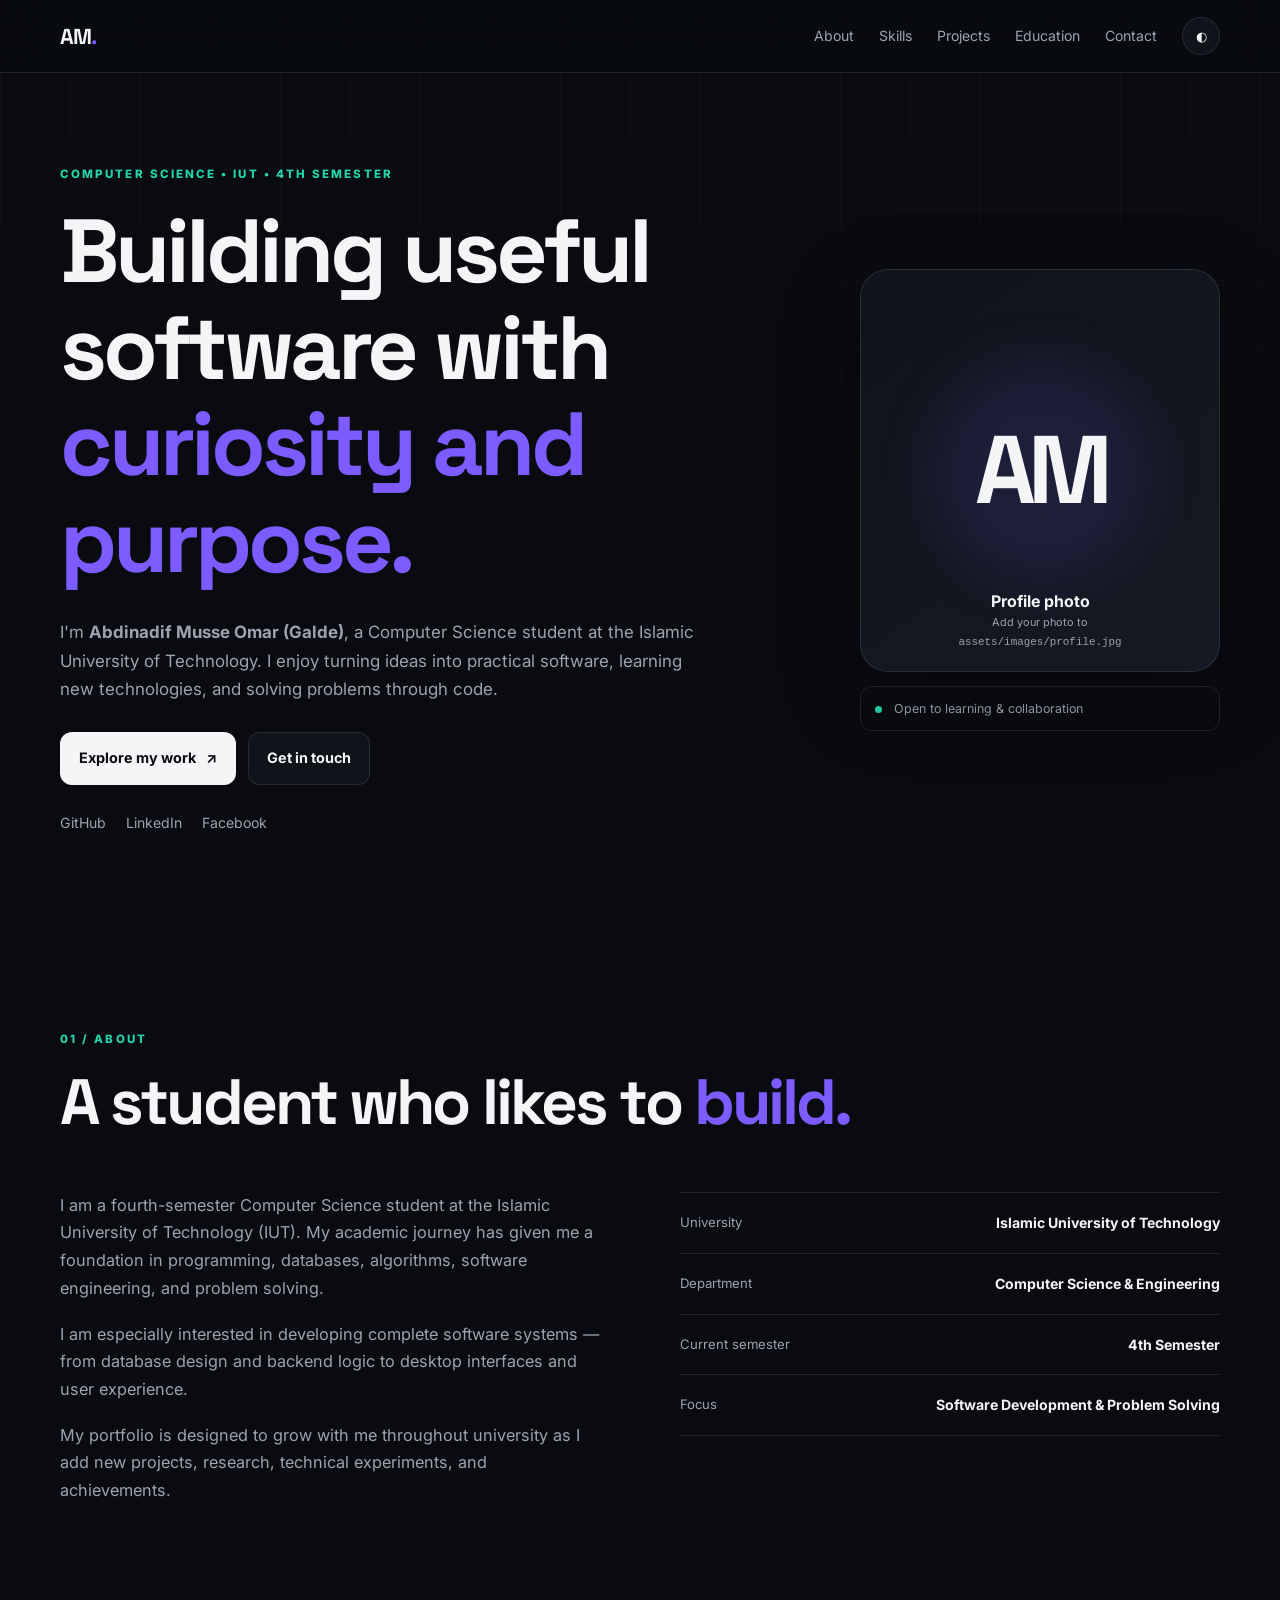
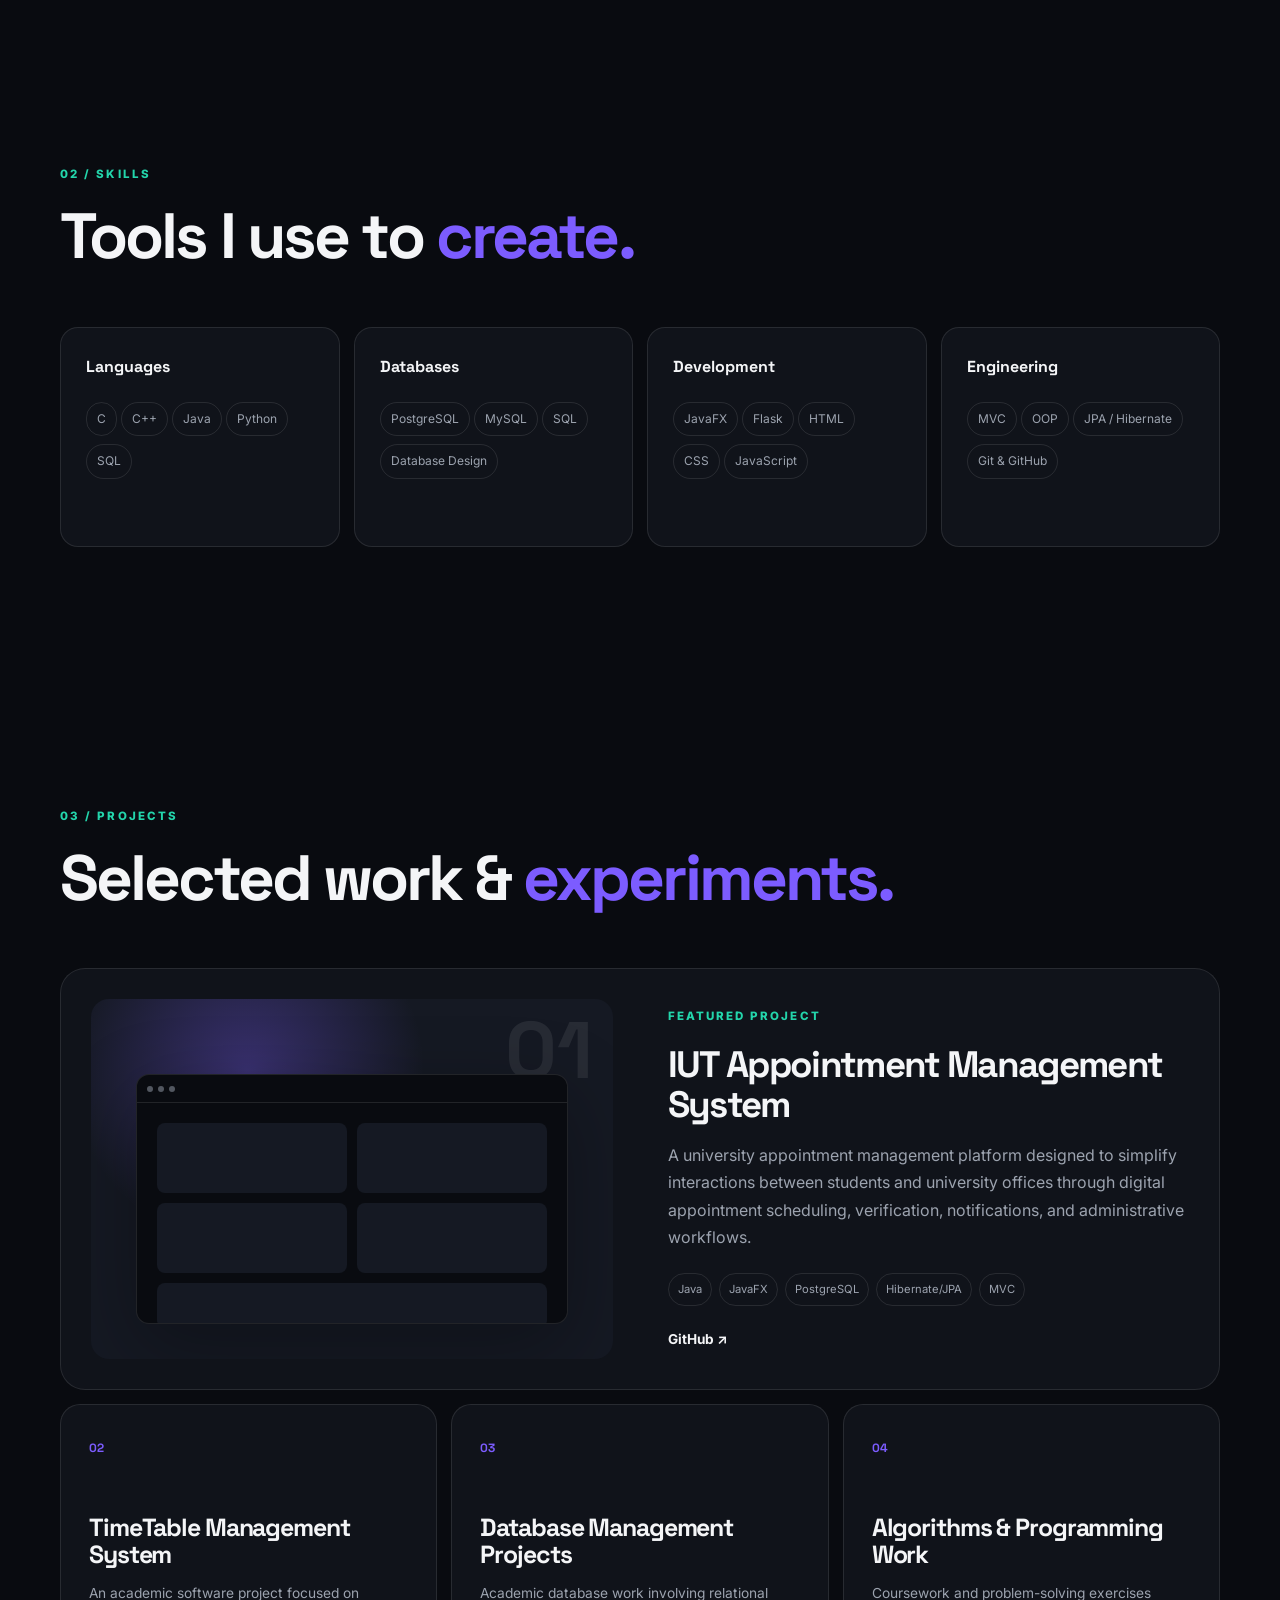
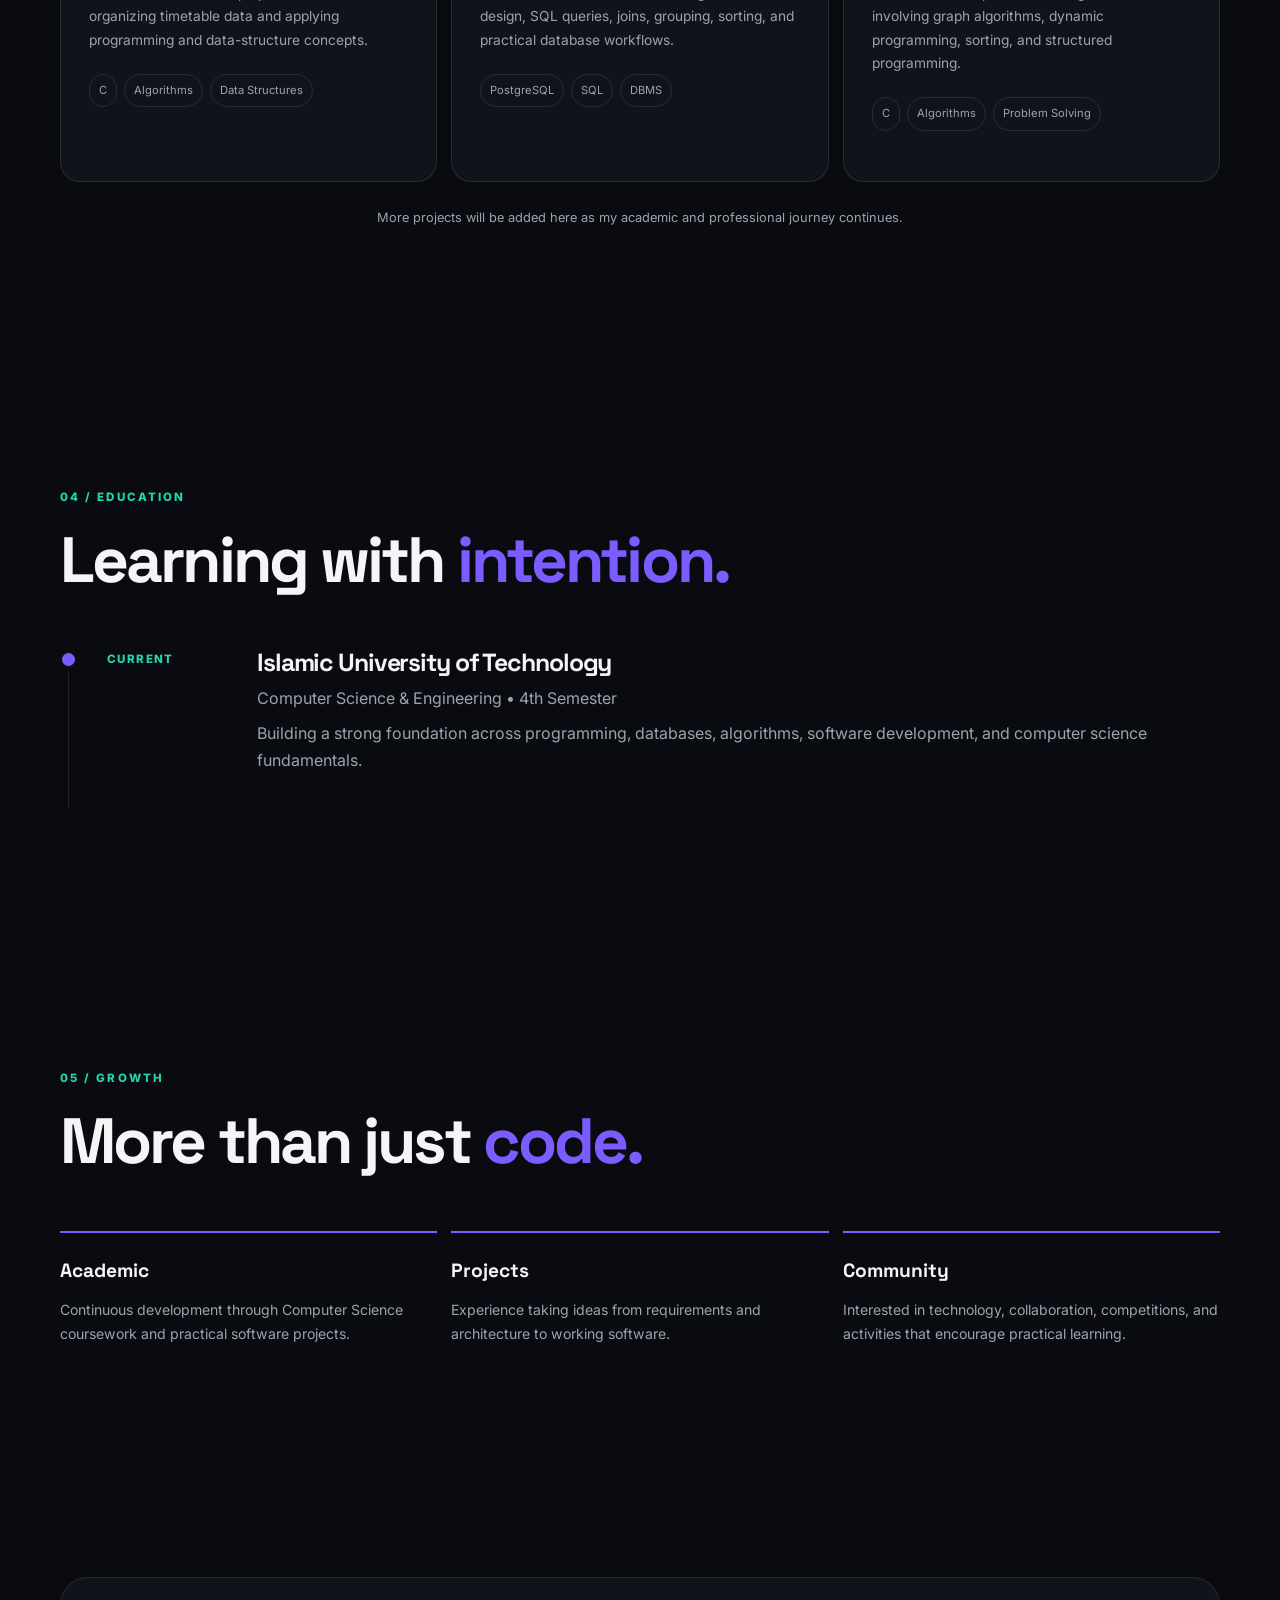
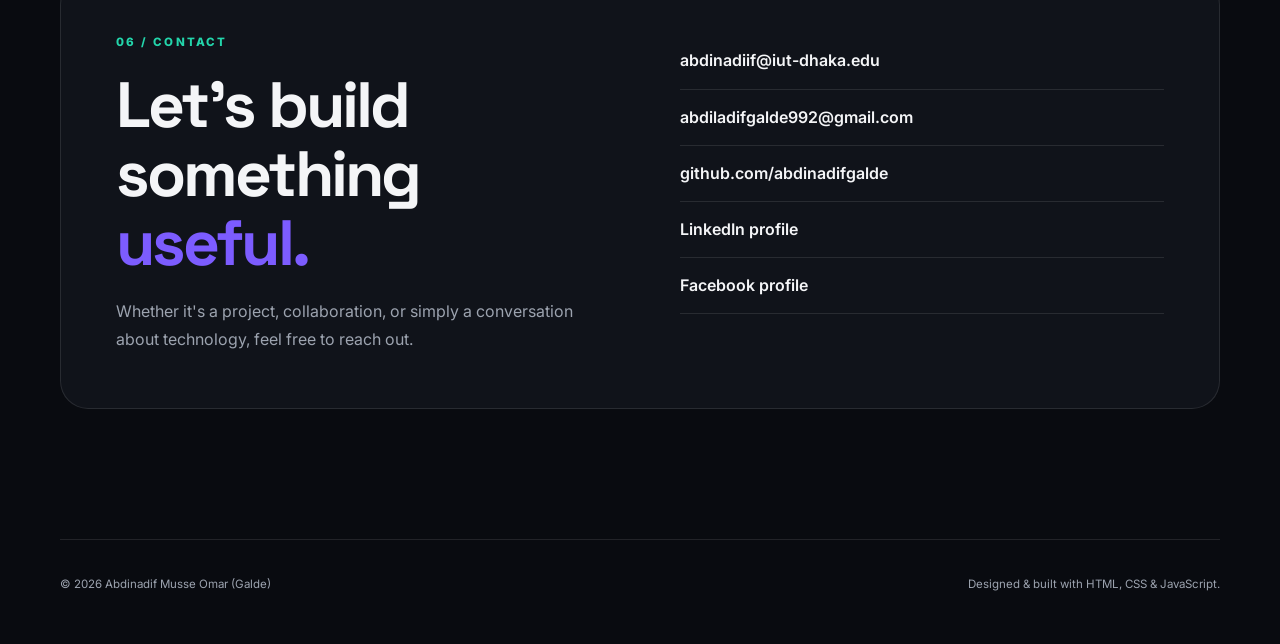
==== index.html @ 5ef252f5 "Add files via upload" ====
<!DOCTYPE html>
<html lang="en">
<head>
  <meta charset="UTF-8">
  <meta name="viewport" content="width=device-width, initial-scale=1.0">
  <meta name="description" content="Portfolio of Abdinadif Musse Omar (Galde), Computer Science student at Islamic University of Technology.">
  <meta name="author" content="Abdinadif Musse Omar (Galde)">
  <meta property="og:title" content="Abdinadif Musse Omar — Computer Science Student">
  <meta property="og:description" content="Personal portfolio showcasing projects, skills, education, and contact information.">
  <meta property="og:type" content="website">
  <title>Abdinadif Musse Omar | Computer Science Student</title>
  <link rel="preconnect" href="https://fonts.googleapis.com">
  <link rel="preconnect" href="https://fonts.gstatic.com" crossorigin>
  <link href="https://fonts.googleapis.com/css2?family=Inter:wght@400;500;600;700;800&family=Space+Grotesk:wght@500;600;700&display=swap" rel="stylesheet">
  <link rel="stylesheet" href="css/style.css">
</head>
<body>
  <div class="bg-grid" aria-hidden="true"></div>

  <header class="site-header">
    <nav class="nav container" aria-label="Primary navigation">
      <a class="brand" href="#home" aria-label="Home">AM<span>.</span></a>
      <button class="menu-toggle" aria-label="Open menu" aria-expanded="false">☰</button>
      <div class="nav-links">
        <a href="#about">About</a>
        <a href="#skills">Skills</a>
        <a href="#projects">Projects</a>
        <a href="#education">Education</a>
        <a href="#contact">Contact</a>
        <button class="theme-toggle" aria-label="Toggle color theme">◐</button>
      </div>
    </nav>
  </header>

  <main>
    <section id="home" class="hero container">
      <div class="hero-copy reveal">
        <p class="eyebrow">COMPUTER SCIENCE • IUT • 4TH SEMESTER</p>
        <h1>Building useful software with <span>curiosity and purpose.</span></h1>
        <p class="hero-text">
          I'm <strong>Abdinadif Musse Omar (Galde)</strong>, a Computer Science student at the
          Islamic University of Technology. I enjoy turning ideas into practical software,
          learning new technologies, and solving problems through code.
        </p>
        <div class="hero-actions">
          <a class="btn primary" href="#projects">Explore my work <span>↗</span></a>
          <a class="btn secondary" href="#contact">Get in touch</a>
        </div>
        <div class="social-row">
          <a href="https://github.com/abdinadifgalde" target="_blank" rel="noopener">GitHub</a>
          <a href="https://www.linkedin.com/in/abdiladif-galde-18b3b5388/" target="_blank" rel="noopener">LinkedIn</a>
          <a href="https://www.facebook.com/GaldeYare" target="_blank" rel="noopener">Facebook</a>
        </div>
      </div>

      <div class="hero-card reveal">
        <div class="profile-placeholder">
          <div class="profile-initials">AM</div>
          <p>Profile photo</p>
          <small>Add your photo to<br><code>assets/images/profile.jpg</code></small>
        </div>
        <div class="availability"><i></i> Open to learning & collaboration</div>
      </div>
    </section>

    <section id="about" class="section container">
      <div class="section-heading reveal">
        <p class="eyebrow">01 / ABOUT</p>
        <h2>A student who likes to <span>build.</span></h2>
      </div>
      <div class="about-grid">
        <div class="about-copy reveal">
          <p>
            I am a fourth-semester Computer Science student at the Islamic University of Technology
            (IUT). My academic journey has given me a foundation in programming, databases,
            algorithms, software engineering, and problem solving.
          </p>
          <p>
            I am especially interested in developing complete software systems — from database
            design and backend logic to desktop interfaces and user experience.
          </p>
          <p>
            My portfolio is designed to grow with me throughout university as I add new projects,
            research, technical experiments, and achievements.
          </p>
        </div>
        <div class="facts reveal">
          <div><span>University</span><strong>Islamic University of Technology</strong></div>
          <div><span>Department</span><strong>Computer Science & Engineering</strong></div>
          <div><span>Current semester</span><strong>4th Semester</strong></div>
          <div><span>Focus</span><strong>Software Development & Problem Solving</strong></div>
        </div>
      </div>
    </section>

    <section id="skills" class="section container">
      <div class="section-heading reveal">
        <p class="eyebrow">02 / SKILLS</p>
        <h2>Tools I use to <span>create.</span></h2>
      </div>
      <div class="skills-grid reveal">
        <div class="skill-card"><b>Languages</b><span>C</span><span>C++</span><span>Java</span><span>Python</span><span>SQL</span></div>
        <div class="skill-card"><b>Databases</b><span>PostgreSQL</span><span>MySQL</span><span>SQL</span><span>Database Design</span></div>
        <div class="skill-card"><b>Development</b><span>JavaFX</span><span>Flask</span><span>HTML</span><span>CSS</span><span>JavaScript</span></div>
        <div class="skill-card"><b>Engineering</b><span>MVC</span><span>OOP</span><span>JPA / Hibernate</span><span>Git & GitHub</span></div>
      </div>
    </section>

    <section id="projects" class="section container">
      <div class="section-heading reveal">
        <p class="eyebrow">03 / PROJECTS</p>
        <h2>Selected work & <span>experiments.</span></h2>
      </div>

      <div class="project-feature reveal">
        <div class="project-visual">
          <span class="project-number">01</span>
          <div class="visual-window">
            <div class="window-bar"><i></i><i></i><i></i></div>
            <div class="mock-dashboard">
              <div></div><div></div><div></div><div></div>
              <div class="wide"></div><div class="wide"></div>
            </div>
          </div>
        </div>
        <div class="project-info">
          <p class="eyebrow">FEATURED PROJECT</p>
          <h3>IUT Appointment Management System</h3>
          <p>
            A university appointment management platform designed to simplify interactions
            between students and university offices through digital appointment scheduling,
            verification, notifications, and administrative workflows.
          </p>
          <div class="tags"><span>Java</span><span>JavaFX</span><span>PostgreSQL</span><span>Hibernate/JPA</span><span>MVC</span></div>
          <div class="project-links">
            <a href="https://github.com/abdinadifgalde" target="_blank" rel="noopener">GitHub ↗</a>
          </div>
        </div>
      </div>

      <div class="project-grid">
        <article class="project-card reveal">
          <span class="project-index">02</span>
          <h3>TimeTable Management System</h3>
          <p>An academic software project focused on organizing timetable data and applying programming and data-structure concepts.</p>
          <div class="tags"><span>C</span><span>Algorithms</span><span>Data Structures</span></div>
        </article>
        <article class="project-card reveal">
          <span class="project-index">03</span>
          <h3>Database Management Projects</h3>
          <p>Academic database work involving relational design, SQL queries, joins, grouping, sorting, and practical database workflows.</p>
          <div class="tags"><span>PostgreSQL</span><span>SQL</span><span>DBMS</span></div>
        </article>
        <article class="project-card reveal">
          <span class="project-index">04</span>
          <h3>Algorithms & Programming Work</h3>
          <p>Coursework and problem-solving exercises involving graph algorithms, dynamic programming, sorting, and structured programming.</p>
          <div class="tags"><span>C</span><span>Algorithms</span><span>Problem Solving</span></div>
        </article>
      </div>
      <p class="future-note reveal">More projects will be added here as my academic and professional journey continues.</p>
    </section>

    <section id="education" class="section container">
      <div class="section-heading reveal">
        <p class="eyebrow">04 / EDUCATION</p>
        <h2>Learning with <span>intention.</span></h2>
      </div>
      <div class="timeline">
        <article class="timeline-item reveal">
          <div class="timeline-dot"></div>
          <div class="timeline-date">CURRENT</div>
          <div>
            <h3>Islamic University of Technology</h3>
            <p class="muted">Computer Science & Engineering • 4th Semester</p>
            <p>Building a strong foundation across programming, databases, algorithms, software development, and computer science fundamentals.</p>
          </div>
        </article>
      </div>
    </section>

    <section id="achievements" class="section container">
      <div class="section-heading reveal">
        <p class="eyebrow">05 / GROWTH</p>
        <h2>More than just <span>code.</span></h2>
      </div>
      <div class="achievement-grid reveal">
        <div><strong>Academic</strong><p>Continuous development through Computer Science coursework and practical software projects.</p></div>
        <div><strong>Projects</strong><p>Experience taking ideas from requirements and architecture to working software.</p></div>
        <div><strong>Community</strong><p>Interested in technology, collaboration, competitions, and activities that encourage practical learning.</p></div>
      </div>
    </section>

    <section id="contact" class="section contact-section">
      <div class="container contact-box reveal">
        <div>
          <p class="eyebrow">06 / CONTACT</p>
          <h2>Let's build something <span>useful.</span></h2>
          <p>Whether it's a project, collaboration, or simply a conversation about technology, feel free to reach out.</p>
        </div>
        <div class="contact-links">
          <a href="mailto:abdinadiif@iut-dhaka.edu">abdinadiif@iut-dhaka.edu</a>
          <a href="mailto:abdiladifgalde992@gmail.com">abdiladifgalde992@gmail.com</a>
          <a href="https://github.com/abdinadifgalde" target="_blank" rel="noopener">github.com/abdinadifgalde</a>
          <a href="https://www.linkedin.com/in/abdiladif-galde-18b3b5388/" target="_blank" rel="noopener">LinkedIn profile</a>
          <a href="https://www.facebook.com/GaldeYare" target="_blank" rel="noopener">Facebook profile</a>
        </div>
      </div>
    </section>
  </main>

  <footer class="footer container">
    <span>© <span id="year"></span> Abdinadif Musse Omar (Galde)</span>
    <span>Designed & built with HTML, CSS & JavaScript.</span>
  </footer>

  <script src="js/script.js"></script>
</body>
</html>
---- css/style.css ----
:root {
  --bg: #090b10;
  --surface: #10131a;
  --surface-2: #151923;
  --text: #f4f5f7;
  --muted: #9ca3af;
  --line: rgba(255,255,255,.10);
  --accent: #7c5cff;
  --accent-2: #23d5ab;
  --max: 1160px;
  --shadow: 0 25px 80px rgba(0,0,0,.28);
}
:root.light {
  --bg: #f7f8fb;
  --surface: #ffffff;
  --surface-2: #eef0f5;
  --text: #101218;
  --muted: #606775;
  --line: rgba(16,18,24,.10);
  --shadow: 0 25px 80px rgba(31,35,50,.10);
}
* { box-sizing: border-box; margin: 0; padding: 0; }
html { scroll-behavior: smooth; }
body {
  font-family: Inter, sans-serif; background: var(--bg); color: var(--text);
  line-height: 1.7; overflow-x: hidden; transition: background .25s, color .25s;
}
a { color: inherit; text-decoration: none; }
.container { width: min(calc(100% - 40px), var(--max)); margin-inline: auto; }
.bg-grid {
  position: fixed; inset: 0; pointer-events: none; opacity: .32; z-index: -1;
  background-image: linear-gradient(var(--line) 1px, transparent 1px), linear-gradient(90deg, var(--line) 1px, transparent 1px);
  background-size: 70px 70px;
  mask-image: linear-gradient(to bottom, black, transparent 85%);
}
.site-header { position: fixed; top: 0; width: 100%; z-index: 50; backdrop-filter: blur(18px); background: color-mix(in srgb, var(--bg) 76%, transparent); border-bottom: 1px solid var(--line); }
.nav { height: 72px; display: flex; align-items: center; justify-content: space-between; }
.brand { font: 700 1.35rem "Space Grotesk", sans-serif; letter-spacing: -.05em; }
.brand span, h1 span, h2 span, h3 span { color: var(--accent); }
.nav-links { display: flex; align-items: center; gap: 25px; font-size: .88rem; color: var(--muted); }
.nav-links a:hover { color: var(--text); }
.theme-toggle, .menu-toggle { border: 1px solid var(--line); background: var(--surface); color: var(--text); border-radius: 50%; width: 38px; height: 38px; cursor: pointer; }
.menu-toggle { display: none; border-radius: 10px; font-size: 1.1rem; }
.hero { min-height: 100vh; display: grid; grid-template-columns: 1.2fr .8fr; align-items: center; gap: 80px; padding-top: 100px; }
.eyebrow { color: var(--accent-2); font-size: .72rem; font-weight: 800; letter-spacing: .18em; margin-bottom: 18px; }
h1,h2,h3 { font-family: "Space Grotesk", sans-serif; line-height: 1.08; letter-spacing: -.045em; }
h1 { font-size: clamp(3.2rem, 7vw, 6.2rem); max-width: 900px; }
h2 { font-size: clamp(2.4rem, 5vw, 4.4rem); }
h3 { font-size: 1.55rem; }
.hero-text { max-width: 680px; color: var(--muted); font-size: 1.06rem; margin: 28px 0; }
.hero-actions { display: flex; gap: 12px; flex-wrap: wrap; }
.btn { display: inline-flex; gap: 10px; align-items: center; padding: 13px 18px; border-radius: 12px; font-weight: 700; font-size: .9rem; border: 1px solid var(--line); }
.btn.primary { background: var(--text); color: var(--bg); }
.btn.secondary { background: var(--surface); }
.social-row { display: flex; gap: 20px; margin-top: 26px; color: var(--muted); font-size: .88rem; }
.social-row a:hover { color: var(--accent); }
.hero-card { justify-self: end; width: min(100%, 360px); }
.profile-placeholder { aspect-ratio: 1/1.12; border: 1px solid var(--line); background: linear-gradient(145deg, var(--surface), var(--surface-2)); border-radius: 28px; display: grid; place-items: center; text-align: center; box-shadow: var(--shadow); position: relative; overflow: hidden; }
.profile-placeholder::before { content:""; width: 220px; height: 220px; border-radius: 50%; background: var(--accent); opacity: .12; position: absolute; filter: blur(30px); }
.profile-initials { font: 700 6rem "Space Grotesk"; letter-spacing: -.08em; z-index: 1; }
.profile-placeholder p { position: absolute; bottom: 56px; font-weight: 700; }
.profile-placeholder small { position: absolute; bottom: 20px; color: var(--muted); font-size: .68rem; }
.availability { margin-top: 14px; padding: 11px 14px; border: 1px solid var(--line); border-radius: 12px; color: var(--muted); font-size: .78rem; }
.availability i { display: inline-block; width: 7px; height: 7px; border-radius: 50%; background: var(--accent-2); margin-right: 8px; }
.section { padding: 130px 0; }
.section-heading { margin-bottom: 55px; }
.about-grid { display: grid; grid-template-columns: 1fr 1fr; gap: 80px; }
.about-copy { color: var(--muted); font-size: 1.02rem; }
.about-copy p + p { margin-top: 18px; }
.facts { border-top: 1px solid var(--line); }
.facts div { display: flex; justify-content: space-between; gap: 30px; padding: 18px 0; border-bottom: 1px solid var(--line); }
.facts span { color: var(--muted); font-size: .82rem; }
.facts strong { text-align: right; font-size: .88rem; }
.skills-grid { display: grid; grid-template-columns: repeat(4,1fr); gap: 14px; }
.skill-card { border: 1px solid var(--line); border-radius: 18px; padding: 25px; background: var(--surface); min-height: 220px; }
.skill-card b { display:block; margin-bottom: 22px; font-family:"Space Grotesk"; }
.skill-card span { display: inline-block; border:1px solid var(--line); border-radius:999px; padding:6px 10px; margin:0 4px 8px 0; color:var(--muted); font-size:.75rem; }
.project-feature { display: grid; grid-template-columns: 1fr 1fr; gap: 55px; padding: 30px; border:1px solid var(--line); background:var(--surface); border-radius:25px; }
.project-visual { min-height: 360px; border-radius: 18px; background: radial-gradient(circle at 30% 20%, rgba(124,92,255,.35), transparent 38%), var(--surface-2); padding: 24px; position:relative; overflow:hidden; }
.project-number { font:700 5rem "Space Grotesk"; opacity:.08; position:absolute; right:20px; top:0; }
.visual-window { position:absolute; inset:75px 45px 35px; border:1px solid var(--line); border-radius:13px; background:var(--bg); box-shadow:var(--shadow); overflow:hidden; }
.window-bar { height:28px; display:flex; gap:5px; align-items:center; padding:0 10px; border-bottom:1px solid var(--line); }
.window-bar i { width:6px;height:6px;border-radius:50%;background:var(--muted);opacity:.5; }
.mock-dashboard { display:grid; grid-template-columns:repeat(2,1fr); gap:10px; padding:20px; }
.mock-dashboard div { height:70px; background:var(--surface-2); border-radius:8px; }
.mock-dashboard .wide { grid-column:1/-1; height:45px; }
.project-info { align-self:center; }
.project-info h3 { font-size:2.3rem; margin-bottom:18px; }
.project-info > p:not(.eyebrow) { color:var(--muted); }
.tags { display:flex; flex-wrap:wrap; gap:7px; margin:22px 0; }
.tags span { font-size:.7rem; border:1px solid var(--line); padding:6px 9px; border-radius:999px; color:var(--muted); }
.project-links { display:flex; gap:20px; font-weight:700; font-size:.85rem; }
.project-links a:hover { color:var(--accent); }
.project-grid { display:grid; grid-template-columns:repeat(3,1fr); gap:14px; margin-top:14px; }
.project-card { border:1px solid var(--line); background:var(--surface); border-radius:20px; padding:28px; min-height:260px; transition:transform .25s,border-color .25s; }
.project-card:hover { transform:translateY(-5px); border-color:color-mix(in srgb,var(--accent) 50%,var(--line)); }
.project-index { color:var(--accent); font:700 .75rem "Space Grotesk"; }
.project-card h3 { margin:55px 0 13px; }
.project-card p { color:var(--muted); font-size:.86rem; }
.future-note { color:var(--muted); text-align:center; font-size:.8rem; margin-top:25px; }
.timeline { border-left:1px solid var(--line); margin-left:8px; padding-left:38px; }
.timeline-item { position:relative; display:grid; grid-template-columns:120px 1fr; gap:30px; padding-bottom:35px; }
.timeline-dot { position:absolute; left:-45px; top:3px; width:13px;height:13px;border-radius:50%;background:var(--accent); box-shadow:0 0 0 7px var(--bg); }
.timeline-date { color:var(--accent-2); font-size:.72rem; font-weight:800; letter-spacing:.12em; }
.timeline-item p { color:var(--muted); margin-top:8px; }
.muted { color:var(--muted); }
.achievement-grid { display:grid; grid-template-columns:repeat(3,1fr); gap:14px; }
.achievement-grid div { border-top:2px solid var(--accent); padding:22px 0; }
.achievement-grid strong { font-family:"Space Grotesk"; font-size:1.2rem; }
.achievement-grid p { color:var(--muted); margin-top:10px; font-size:.88rem; }
.contact-section { padding-top:80px; }
.contact-box { display:grid; grid-template-columns:1fr 1fr; gap:80px; padding:55px; background:var(--surface); border:1px solid var(--line); border-radius:28px; }
.contact-box p:not(.eyebrow) { color:var(--muted); max-width:520px; margin-top:20px; }
.contact-links { display:flex; flex-direction:column; gap:0; }
.contact-links a { padding:14px 0; border-bottom:1px solid var(--line); font-weight:600; }
.contact-links a:hover { color:var(--accent); }
.footer { display:flex; justify-content:space-between; gap:20px; padding:35px 0 50px; color:var(--muted); font-size:.72rem; border-top:1px solid var(--line); }
.reveal { opacity:0; transform:translateY(20px); transition:opacity .7s ease, transform .7s ease; }
.reveal.visible { opacity:1; transform:none; }
@media (max-width: 850px) {
  .menu-toggle { display:block; }
  .nav-links { position:absolute; top:72px; left:20px; right:20px; padding:18px; display:none; flex-direction:column; align-items:stretch; background:var(--surface); border:1px solid var(--line); border-radius:16px; }
  .nav-links.open { display:flex; }
  .theme-toggle { align-self:flex-end; }
  .hero,.about-grid,.project-feature,.contact-box { grid-template-columns:1fr; }
  .hero-card { justify-self:start; width:min(100%,400px); }
  .skills-grid { grid-template-columns:1fr 1fr; }
  .project-grid,.achievement-grid { grid-template-columns:1fr; }
  .contact-box { padding:32px; }
}
@media (max-width: 520px) {
  .container { width:min(calc(100% - 28px),var(--max)); }
  .hero { padding-top:110px; }
  h1 { font-size:3rem; }
  .section { padding:90px 0; }
  .skills-grid { grid-template-columns:1fr; }
  .project-feature { padding:18px; }
  .project-visual { min-height:280px; }
  .visual-window { inset:65px 20px 25px; }
  .timeline-item { grid-template-columns:1fr; gap:5px; }
  .footer { flex-direction:column; }
}
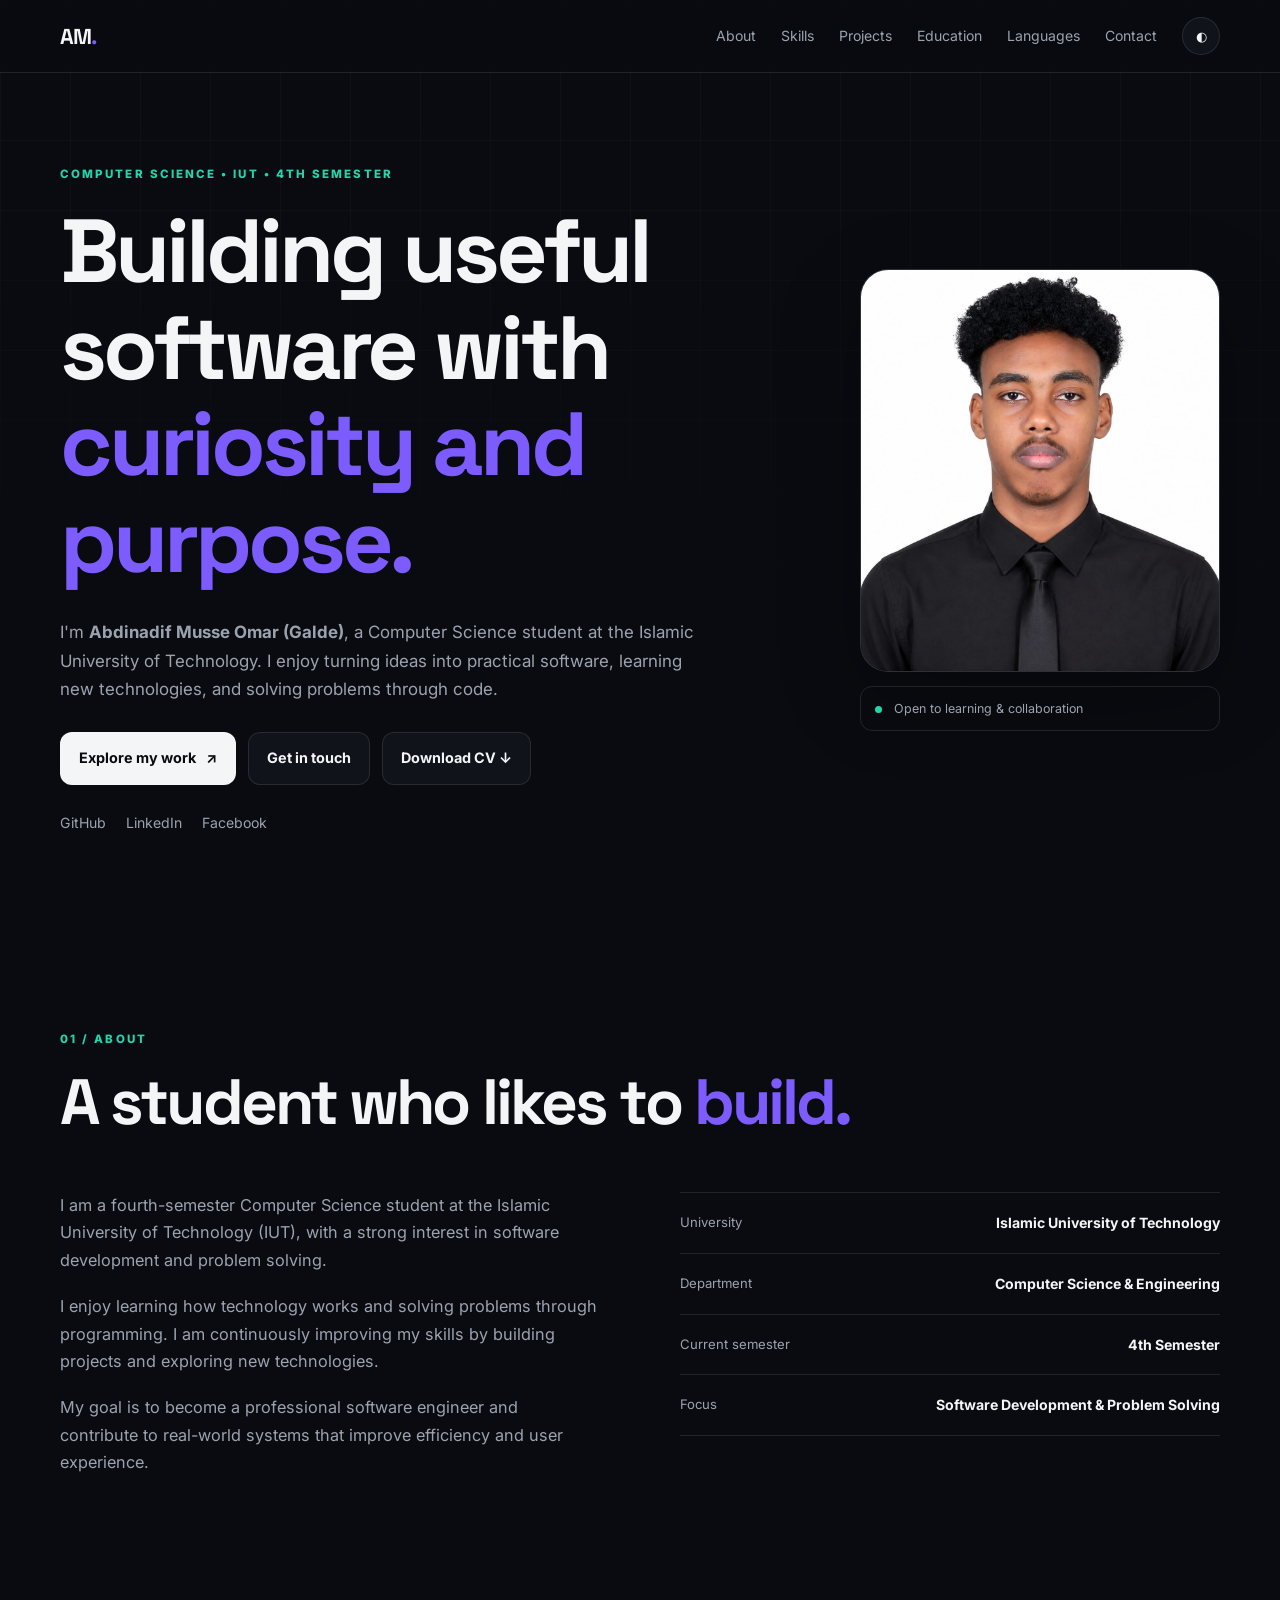
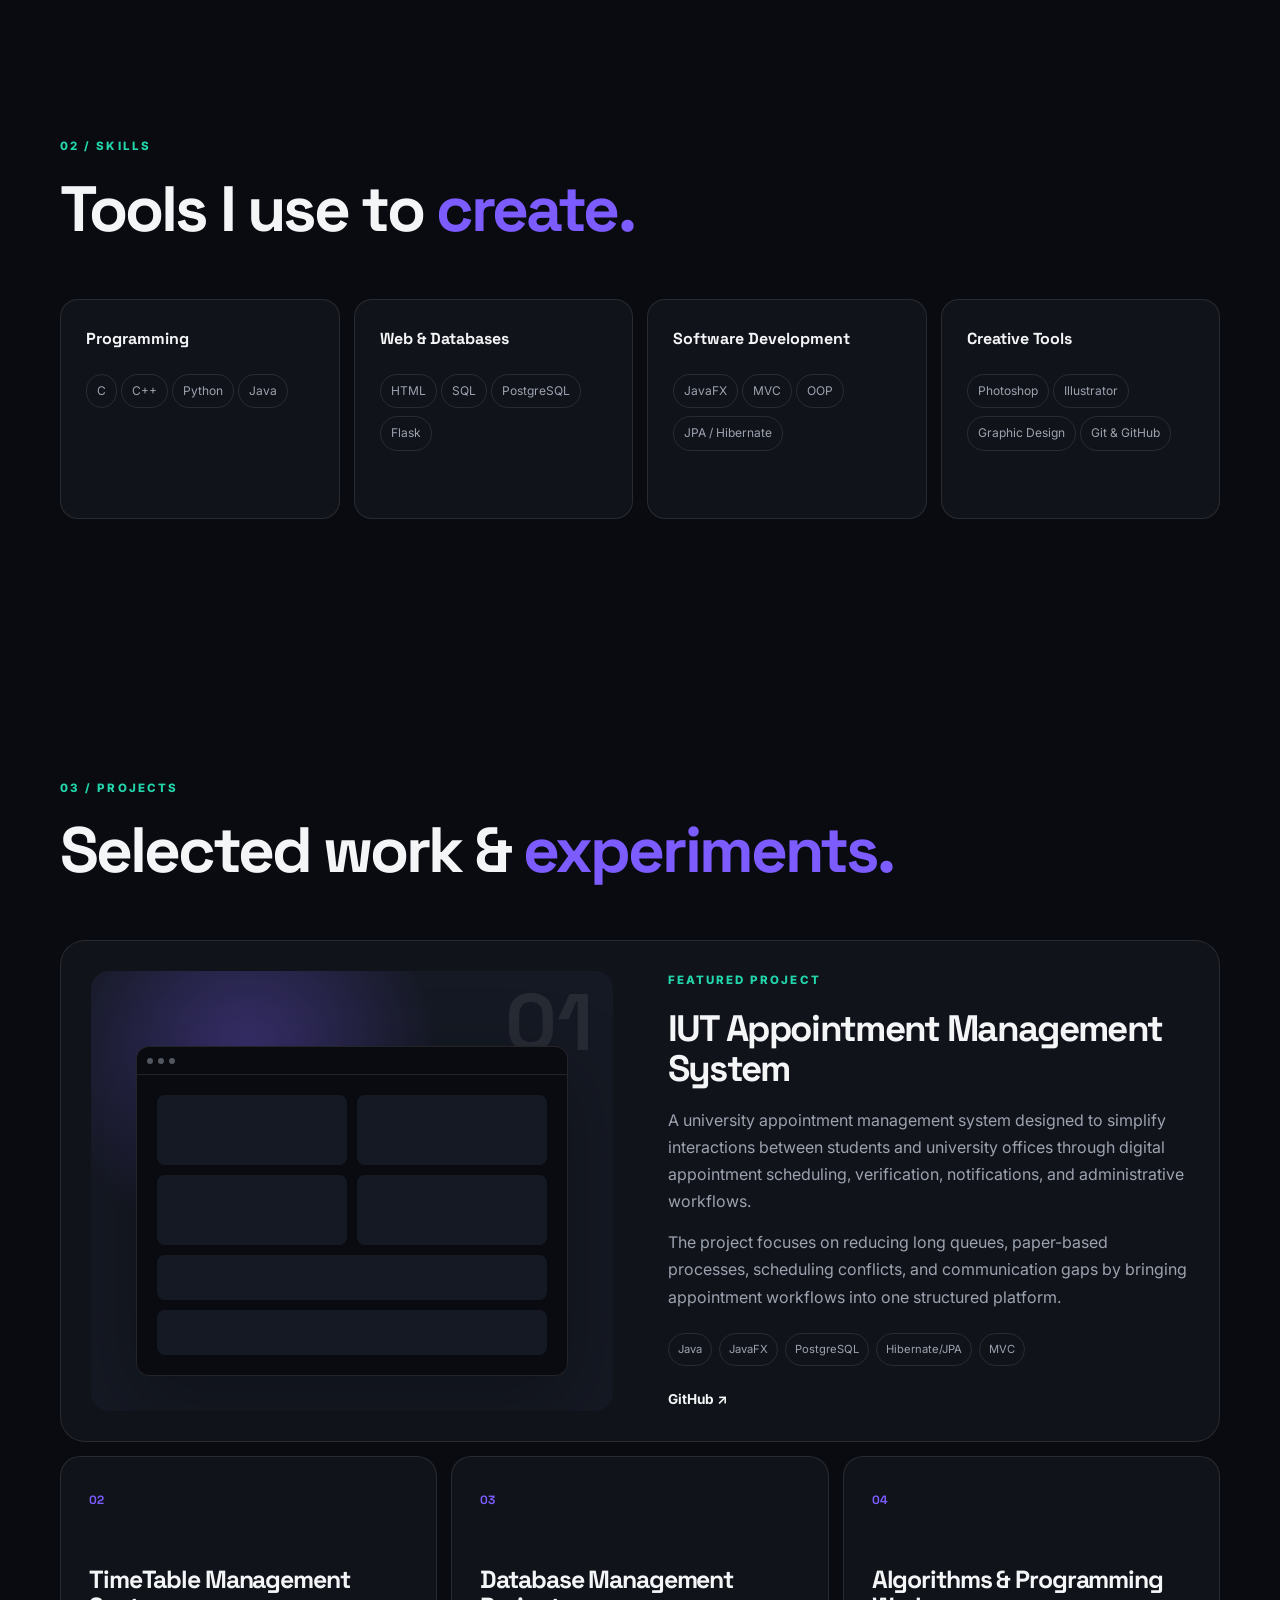
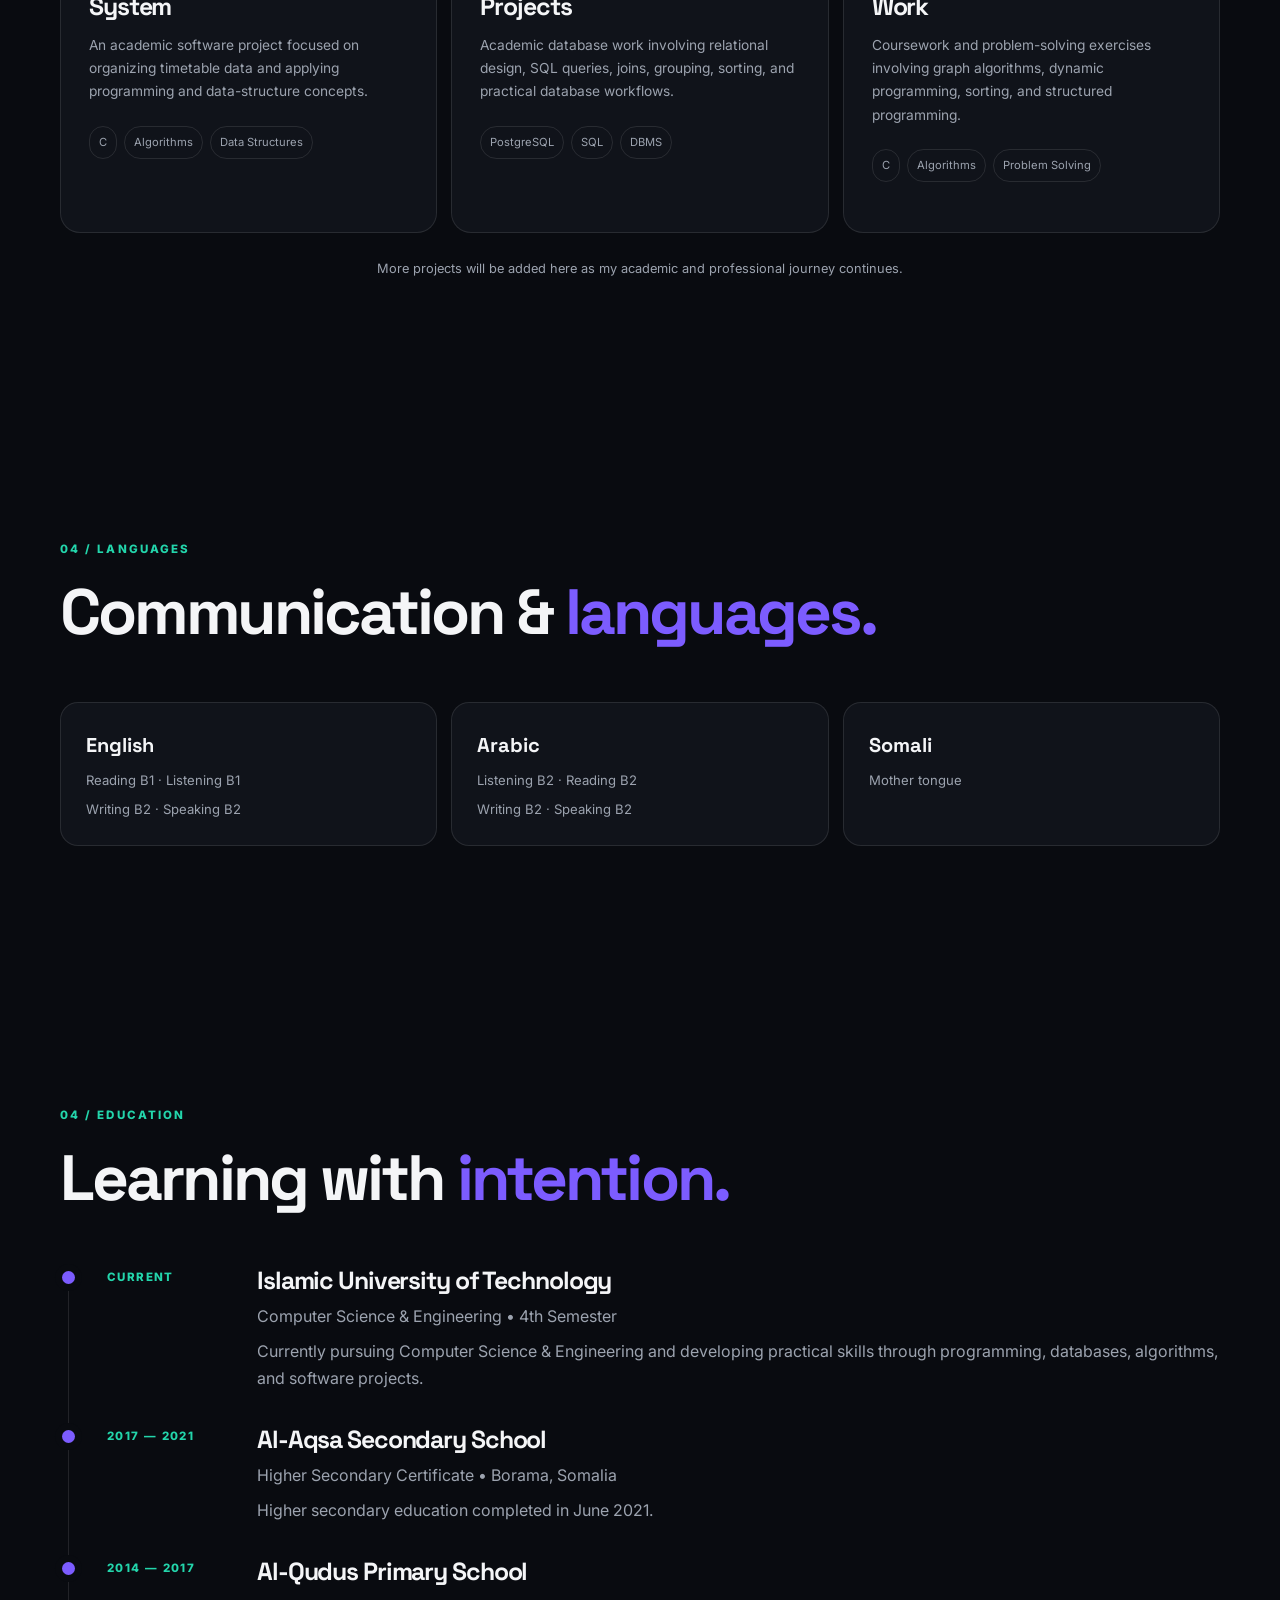
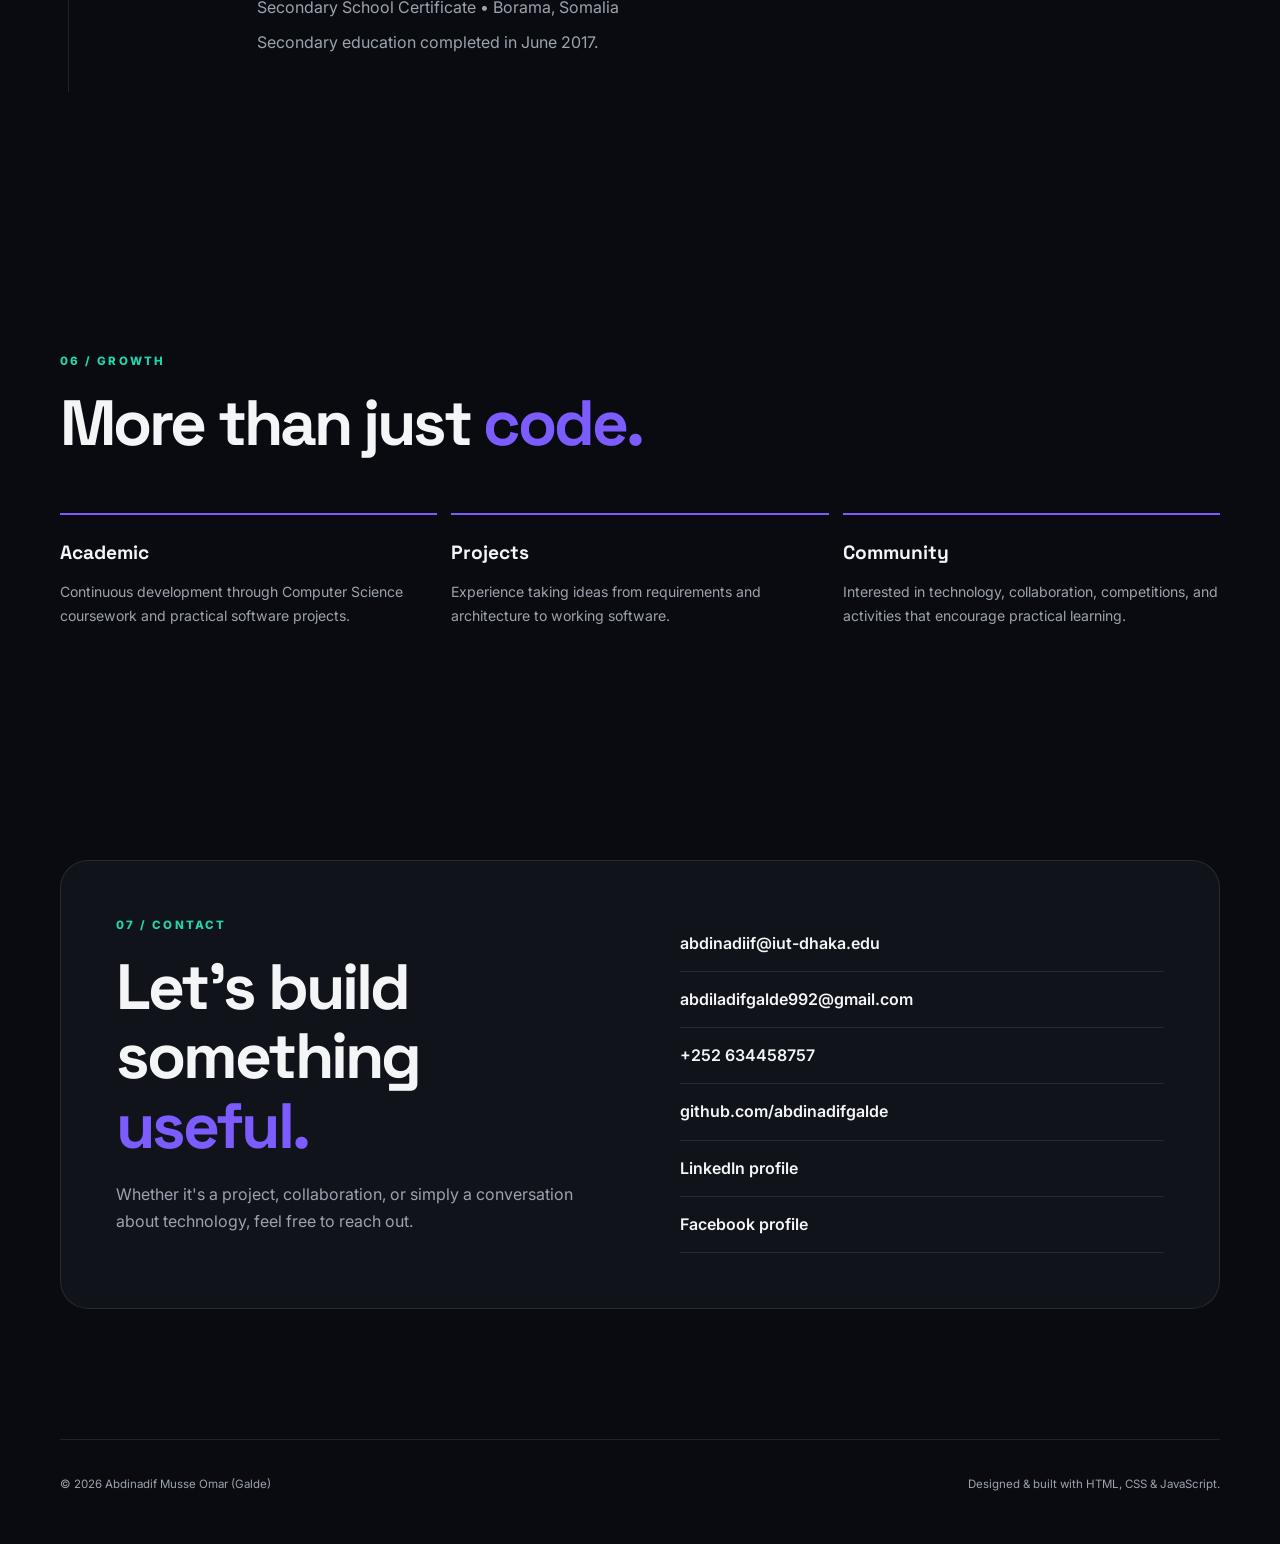
==== commit 6bc36dcf: "Add files via upload" ====
--- a/index.html
+++ b/index.html
@@ -26,6 +26,7 @@
         <a href="#skills">Skills</a>
         <a href="#projects">Projects</a>
         <a href="#education">Education</a>
+        <a href="#languages">Languages</a>
         <a href="#contact">Contact</a>
         <button class="theme-toggle" aria-label="Toggle color theme">◐</button>
       </div>
@@ -45,6 +46,7 @@
         <div class="hero-actions">
           <a class="btn primary" href="#projects">Explore my work <span>↗</span></a>
           <a class="btn secondary" href="#contact">Get in touch</a>
+          <a class="btn secondary" href="assets/cv.pdf" download>Download CV ↓</a>
         </div>
         <div class="social-row">
           <a href="https://github.com/abdinadifgalde" target="_blank" rel="noopener">GitHub</a>
@@ -54,10 +56,8 @@
       </div>
 
       <div class="hero-card reveal">
-        <div class="profile-placeholder">
-          <div class="profile-initials">AM</div>
-          <p>Profile photo</p>
-          <small>Add your photo to<br><code>assets/images/profile.jpg</code></small>
+        <div class="profile-photo">
+          <img src="assets/images/profile.jpg" alt="Portrait of Abdinadif Musse Omar (Galde)">
         </div>
         <div class="availability"><i></i> Open to learning & collaboration</div>
       </div>
@@ -72,16 +72,15 @@
         <div class="about-copy reveal">
           <p>
             I am a fourth-semester Computer Science student at the Islamic University of Technology
-            (IUT). My academic journey has given me a foundation in programming, databases,
-            algorithms, software engineering, and problem solving.
-          </p>
-          <p>
-            I am especially interested in developing complete software systems — from database
-            design and backend logic to desktop interfaces and user experience.
-          </p>
-          <p>
-            My portfolio is designed to grow with me throughout university as I add new projects,
-            research, technical experiments, and achievements.
+            (IUT), with a strong interest in software development and problem solving.
+          </p>
+          <p>
+            I enjoy learning how technology works and solving problems through programming.
+            I am continuously improving my skills by building projects and exploring new technologies.
+          </p>
+          <p>
+            My goal is to become a professional software engineer and contribute to real-world
+            systems that improve efficiency and user experience.
           </p>
         </div>
         <div class="facts reveal">
@@ -99,10 +98,10 @@
         <h2>Tools I use to <span>create.</span></h2>
       </div>
       <div class="skills-grid reveal">
-        <div class="skill-card"><b>Languages</b><span>C</span><span>C++</span><span>Java</span><span>Python</span><span>SQL</span></div>
-        <div class="skill-card"><b>Databases</b><span>PostgreSQL</span><span>MySQL</span><span>SQL</span><span>Database Design</span></div>
-        <div class="skill-card"><b>Development</b><span>JavaFX</span><span>Flask</span><span>HTML</span><span>CSS</span><span>JavaScript</span></div>
-        <div class="skill-card"><b>Engineering</b><span>MVC</span><span>OOP</span><span>JPA / Hibernate</span><span>Git & GitHub</span></div>
+        <div class="skill-card"><b>Programming</b><span>C</span><span>C++</span><span>Python</span><span>Java</span></div>
+        <div class="skill-card"><b>Web & Databases</b><span>HTML</span><span>SQL</span><span>PostgreSQL</span><span>Flask</span></div>
+        <div class="skill-card"><b>Software Development</b><span>JavaFX</span><span>MVC</span><span>OOP</span><span>JPA / Hibernate</span></div>
+        <div class="skill-card"><b>Creative Tools</b><span>Photoshop</span><span>Illustrator</span><span>Graphic Design</span><span>Git & GitHub</span></div>
       </div>
     </section>
 
@@ -127,9 +126,13 @@
           <p class="eyebrow">FEATURED PROJECT</p>
           <h3>IUT Appointment Management System</h3>
           <p>
-            A university appointment management platform designed to simplify interactions
+            A university appointment management system designed to simplify interactions
             between students and university offices through digital appointment scheduling,
             verification, notifications, and administrative workflows.
+          </p>
+          <p class="project-detail">
+            The project focuses on reducing long queues, paper-based processes, scheduling conflicts,
+            and communication gaps by bringing appointment workflows into one structured platform.
           </p>
           <div class="tags"><span>Java</span><span>JavaFX</span><span>PostgreSQL</span><span>Hibernate/JPA</span><span>MVC</span></div>
           <div class="project-links">
@@ -159,6 +162,29 @@
         </article>
       </div>
       <p class="future-note reveal">More projects will be added here as my academic and professional journey continues.</p>
+    </section>
+
+    <section id="languages" class="section container">
+      <div class="section-heading reveal">
+        <p class="eyebrow">04 / LANGUAGES</p>
+        <h2>Communication & <span>languages.</span></h2>
+      </div>
+      <div class="language-grid reveal">
+        <div class="language-card">
+          <strong>English</strong>
+          <span>Reading B1 · Listening B1</span>
+          <span>Writing B2 · Speaking B2</span>
+        </div>
+        <div class="language-card">
+          <strong>Arabic</strong>
+          <span>Listening B2 · Reading B2</span>
+          <span>Writing B2 · Speaking B2</span>
+        </div>
+        <div class="language-card">
+          <strong>Somali</strong>
+          <span>Mother tongue</span>
+        </div>
+      </div>
     </section>
 
     <section id="education" class="section container">
@@ -173,7 +199,25 @@
           <div>
             <h3>Islamic University of Technology</h3>
             <p class="muted">Computer Science & Engineering • 4th Semester</p>
-            <p>Building a strong foundation across programming, databases, algorithms, software development, and computer science fundamentals.</p>
+            <p>Currently pursuing Computer Science & Engineering and developing practical skills through programming, databases, algorithms, and software projects.</p>
+          </div>
+        </article>
+        <article class="timeline-item reveal">
+          <div class="timeline-dot"></div>
+          <div class="timeline-date">2017 — 2021</div>
+          <div>
+            <h3>Al-Aqsa Secondary School</h3>
+            <p class="muted">Higher Secondary Certificate • Borama, Somalia</p>
+            <p>Higher secondary education completed in June 2021.</p>
+          </div>
+        </article>
+        <article class="timeline-item reveal">
+          <div class="timeline-dot"></div>
+          <div class="timeline-date">2014 — 2017</div>
+          <div>
+            <h3>Al-Qudus Primary School</h3>
+            <p class="muted">Secondary School Certificate • Borama, Somalia</p>
+            <p>Secondary education completed in June 2017.</p>
           </div>
         </article>
       </div>
@@ -181,7 +225,7 @@
 
     <section id="achievements" class="section container">
       <div class="section-heading reveal">
-        <p class="eyebrow">05 / GROWTH</p>
+        <p class="eyebrow">06 / GROWTH</p>
         <h2>More than just <span>code.</span></h2>
       </div>
       <div class="achievement-grid reveal">
@@ -194,13 +238,14 @@
     <section id="contact" class="section contact-section">
       <div class="container contact-box reveal">
         <div>
-          <p class="eyebrow">06 / CONTACT</p>
+          <p class="eyebrow">07 / CONTACT</p>
           <h2>Let's build something <span>useful.</span></h2>
           <p>Whether it's a project, collaboration, or simply a conversation about technology, feel free to reach out.</p>
         </div>
         <div class="contact-links">
           <a href="mailto:abdinadiif@iut-dhaka.edu">abdinadiif@iut-dhaka.edu</a>
           <a href="mailto:abdiladifgalde992@gmail.com">abdiladifgalde992@gmail.com</a>
+          <a href="tel:+252634458757">+252 634458757</a>
           <a href="https://github.com/abdinadifgalde" target="_blank" rel="noopener">github.com/abdinadifgalde</a>
           <a href="https://www.linkedin.com/in/abdiladif-galde-18b3b5388/" target="_blank" rel="noopener">LinkedIn profile</a>
           <a href="https://www.facebook.com/GaldeYare" target="_blank" rel="noopener">Facebook profile</a>
--- a/css/style.css
+++ b/css/style.css
@@ -140,3 +140,48 @@
   .timeline-item { grid-template-columns:1fr; gap:5px; }
   .footer { flex-direction:column; }
 }
+
+
+.profile-photo {
+  aspect-ratio: 1 / 1.12;
+  border: 1px solid var(--line);
+  border-radius: 28px;
+  overflow: hidden;
+  background: var(--surface-2);
+  box-shadow: var(--shadow);
+}
+.profile-photo img {
+  width: 100%;
+  height: 100%;
+  display: block;
+  object-fit: cover;
+  object-position: center top;
+}
+.project-info .project-detail {
+  margin-top: 14px;
+}
+.language-grid {
+  display: grid;
+  grid-template-columns: repeat(3, 1fr);
+  gap: 14px;
+}
+.language-card {
+  border: 1px solid var(--line);
+  border-radius: 18px;
+  background: var(--surface);
+  padding: 25px;
+  display: flex;
+  flex-direction: column;
+  gap: 7px;
+}
+.language-card strong {
+  font-family: "Space Grotesk", sans-serif;
+  font-size: 1.25rem;
+}
+.language-card span {
+  color: var(--muted);
+  font-size: .82rem;
+}
+@media (max-width: 850px) {
+  .language-grid { grid-template-columns: 1fr; }
+}
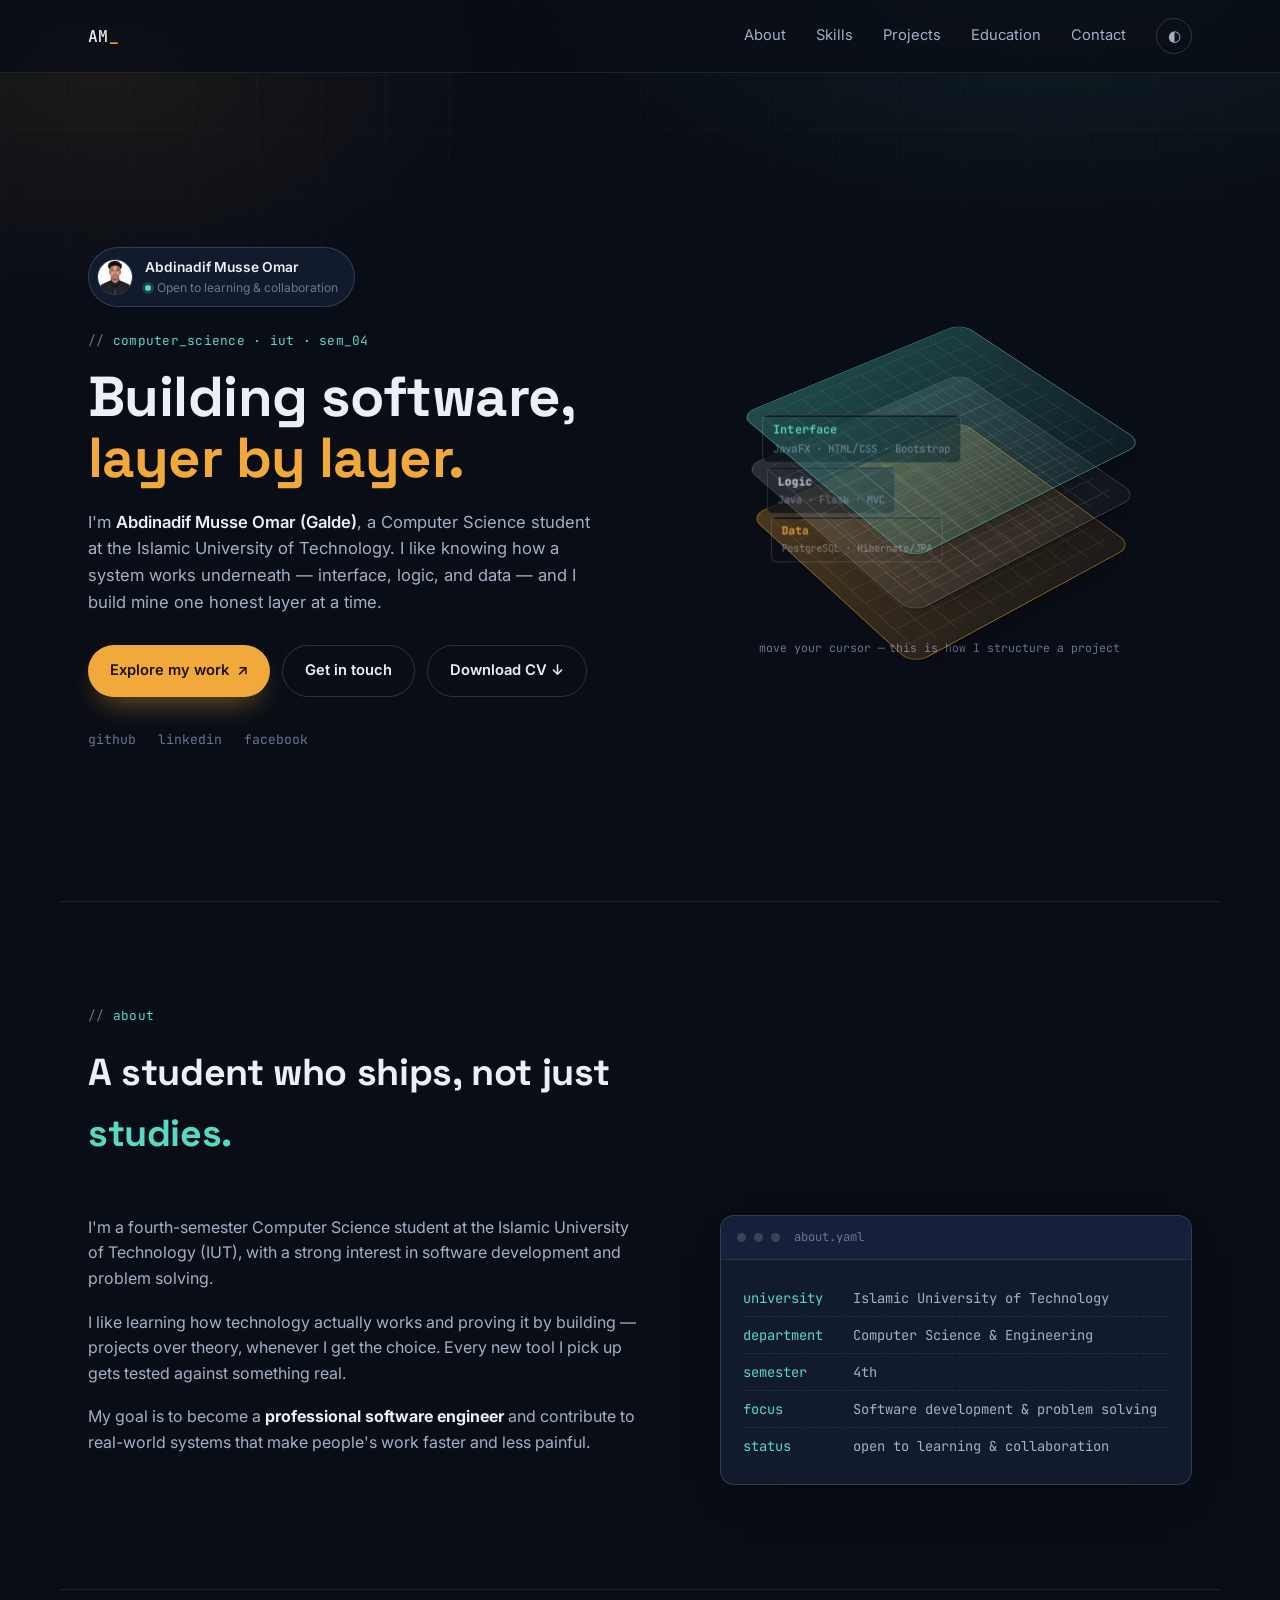
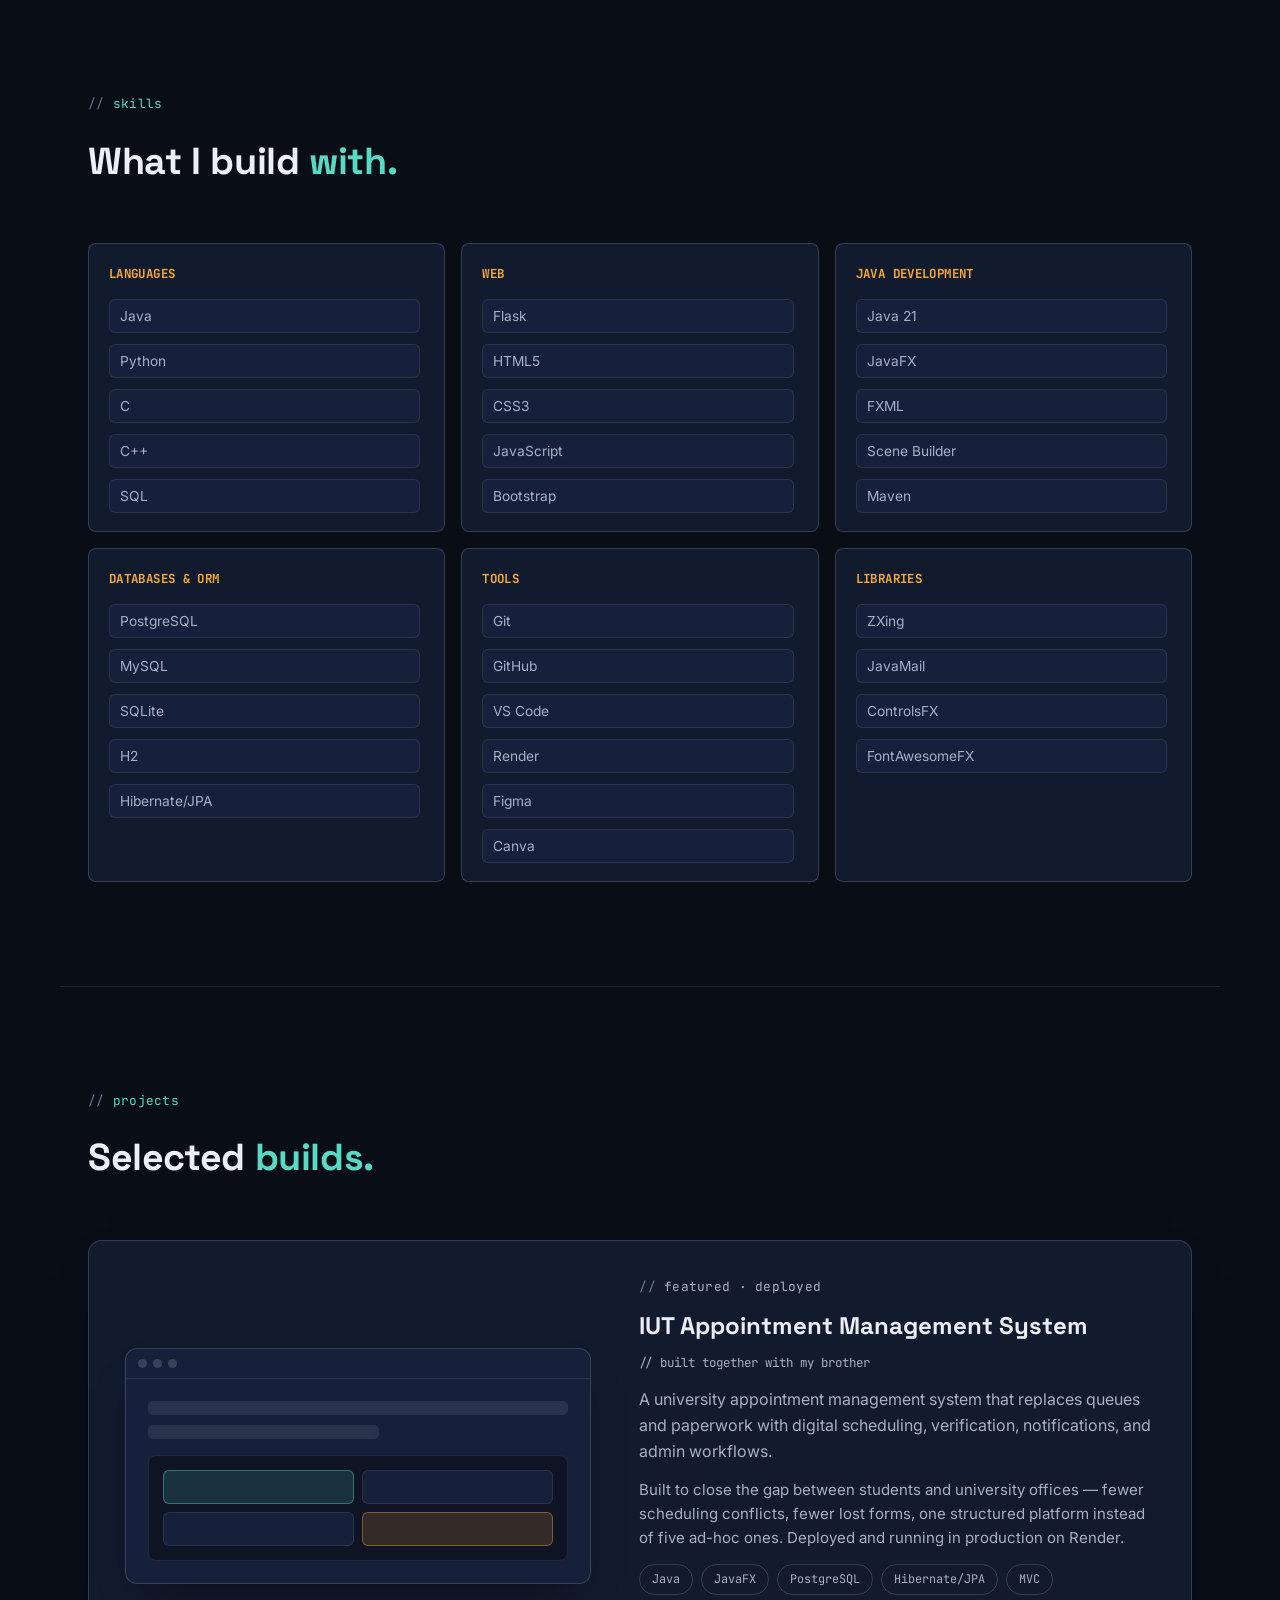
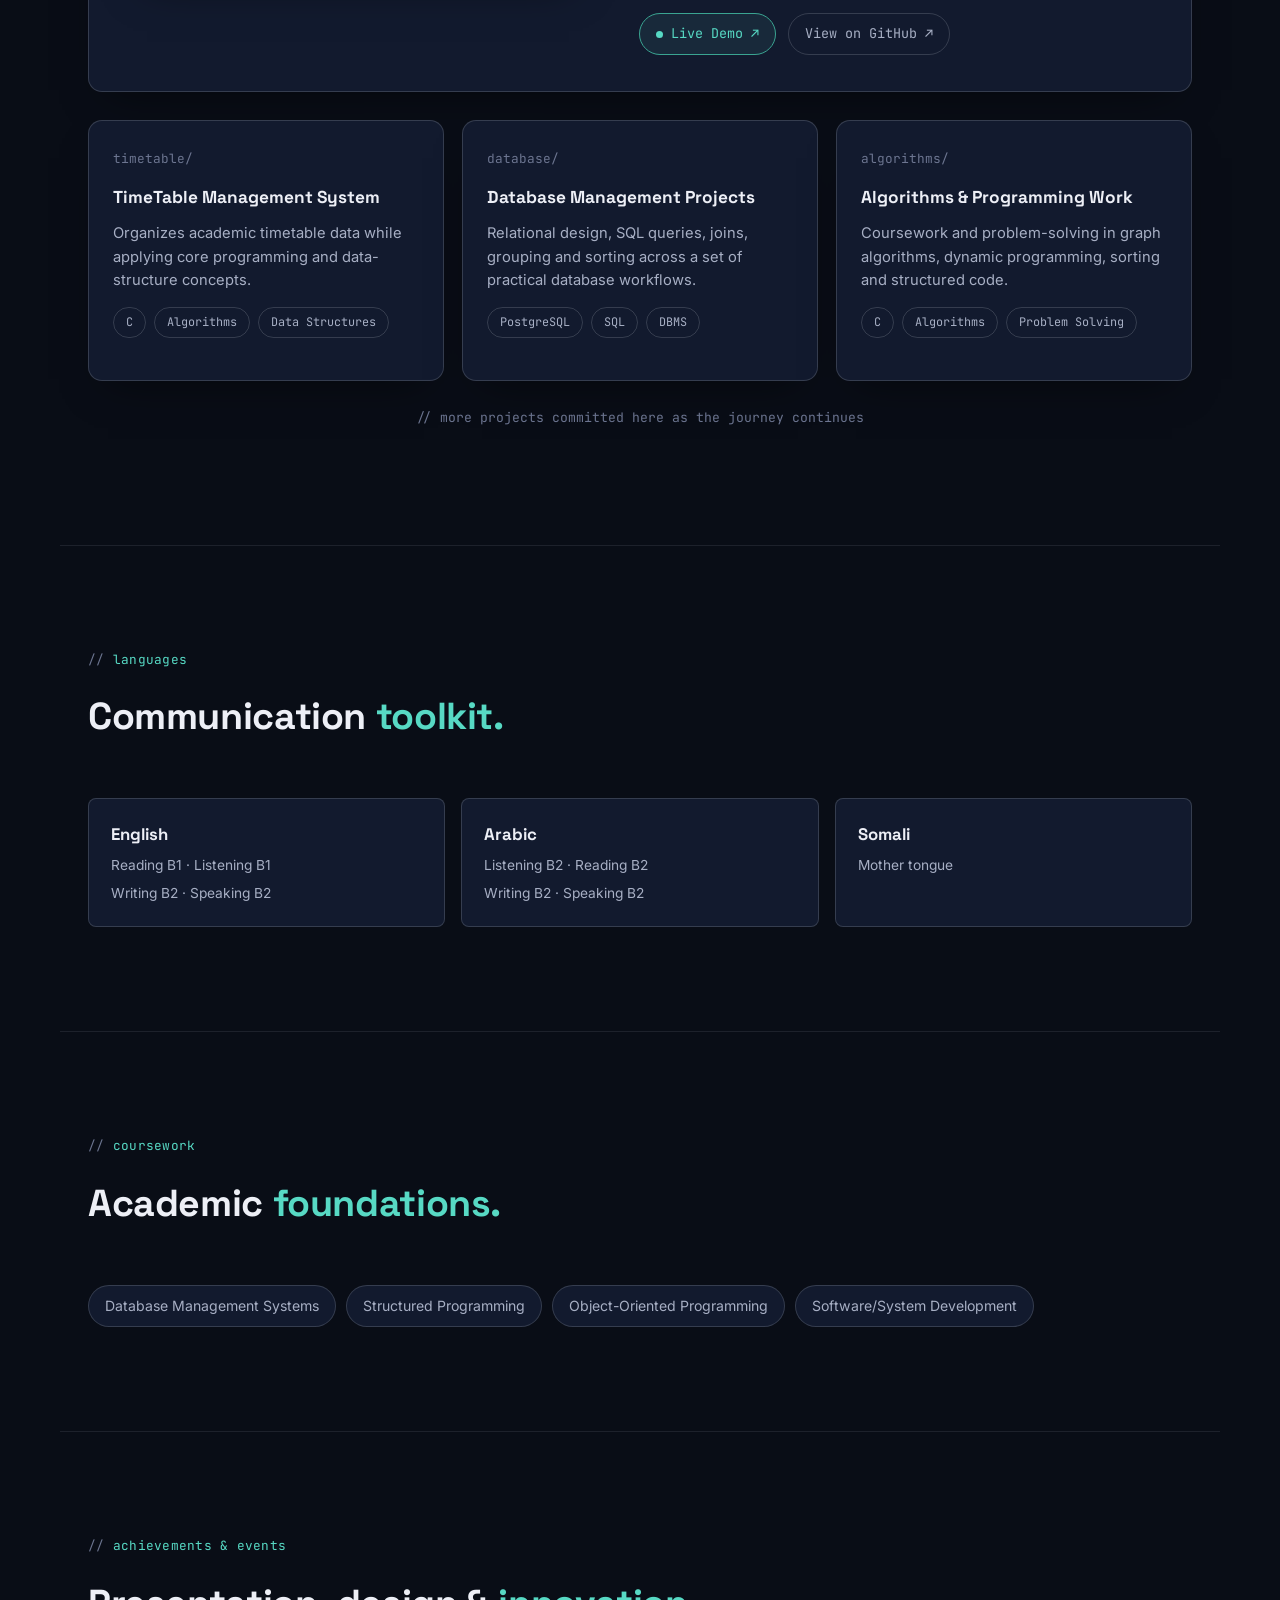
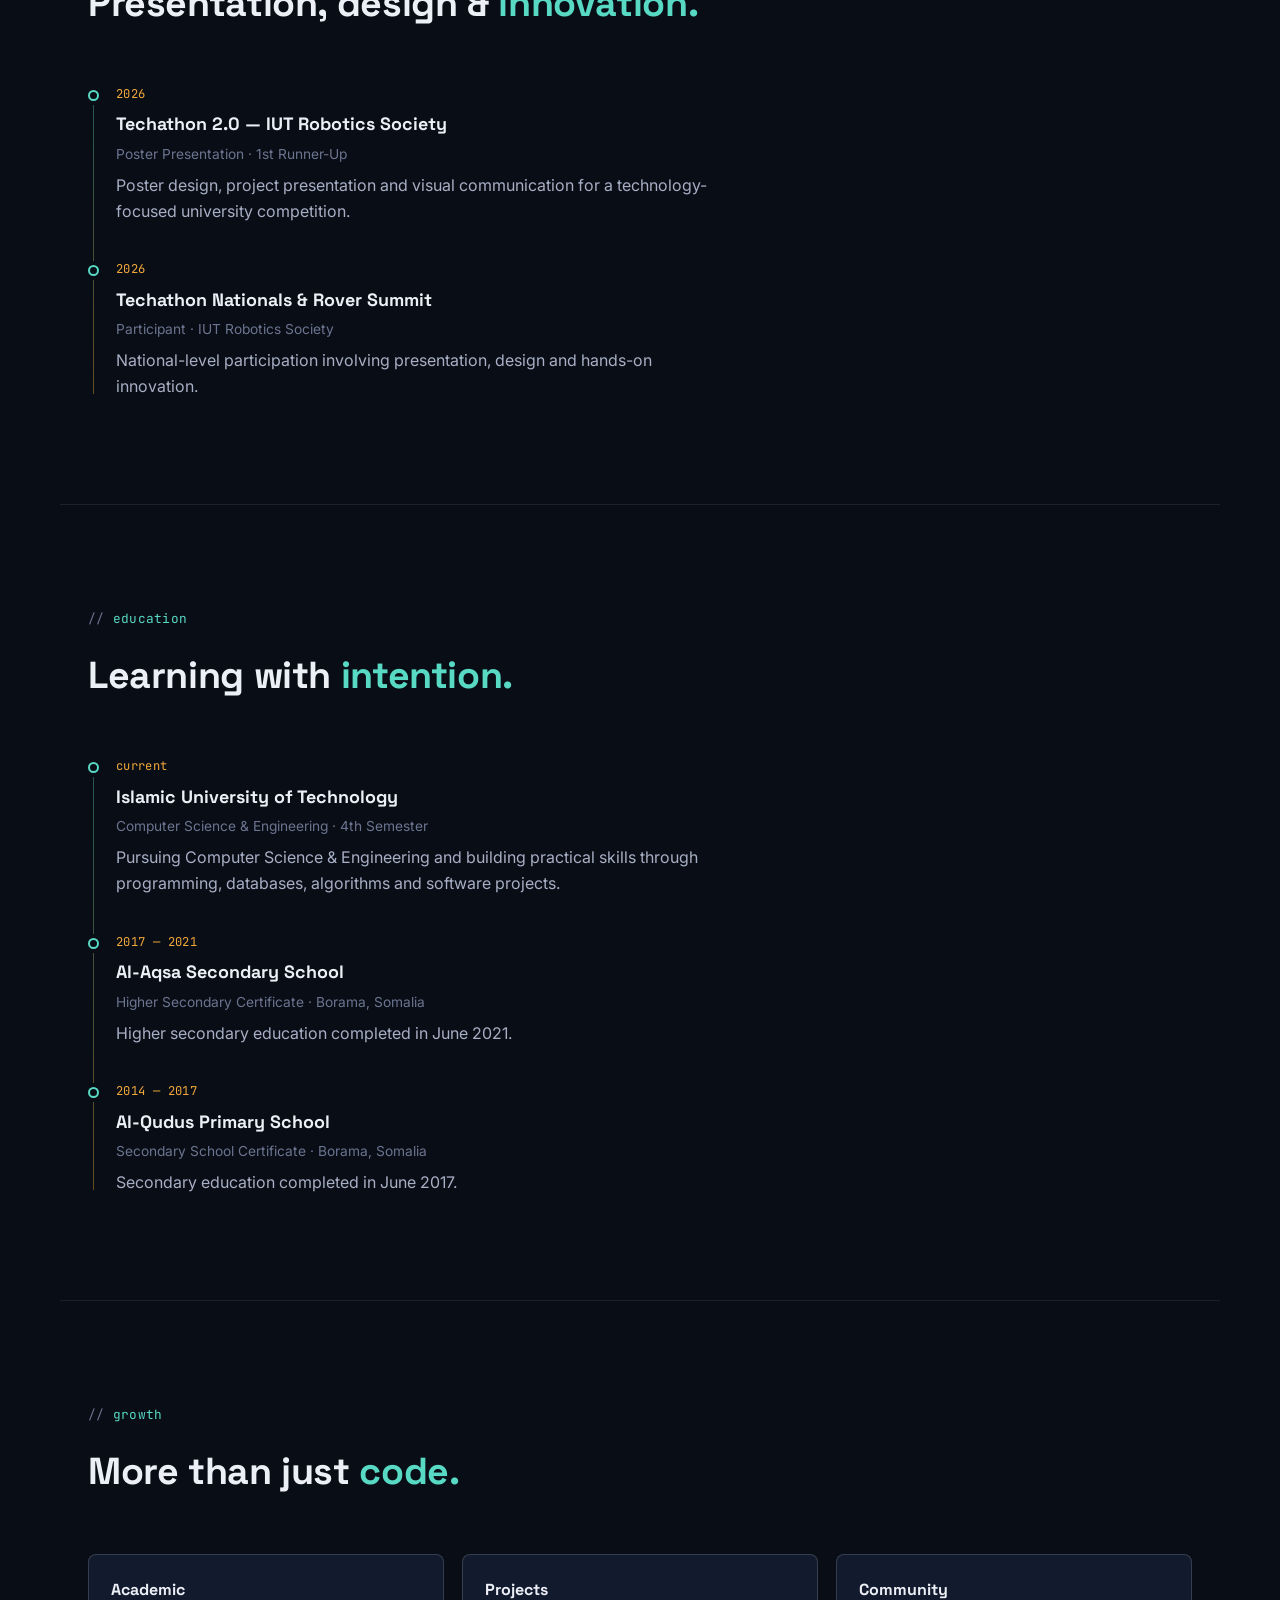
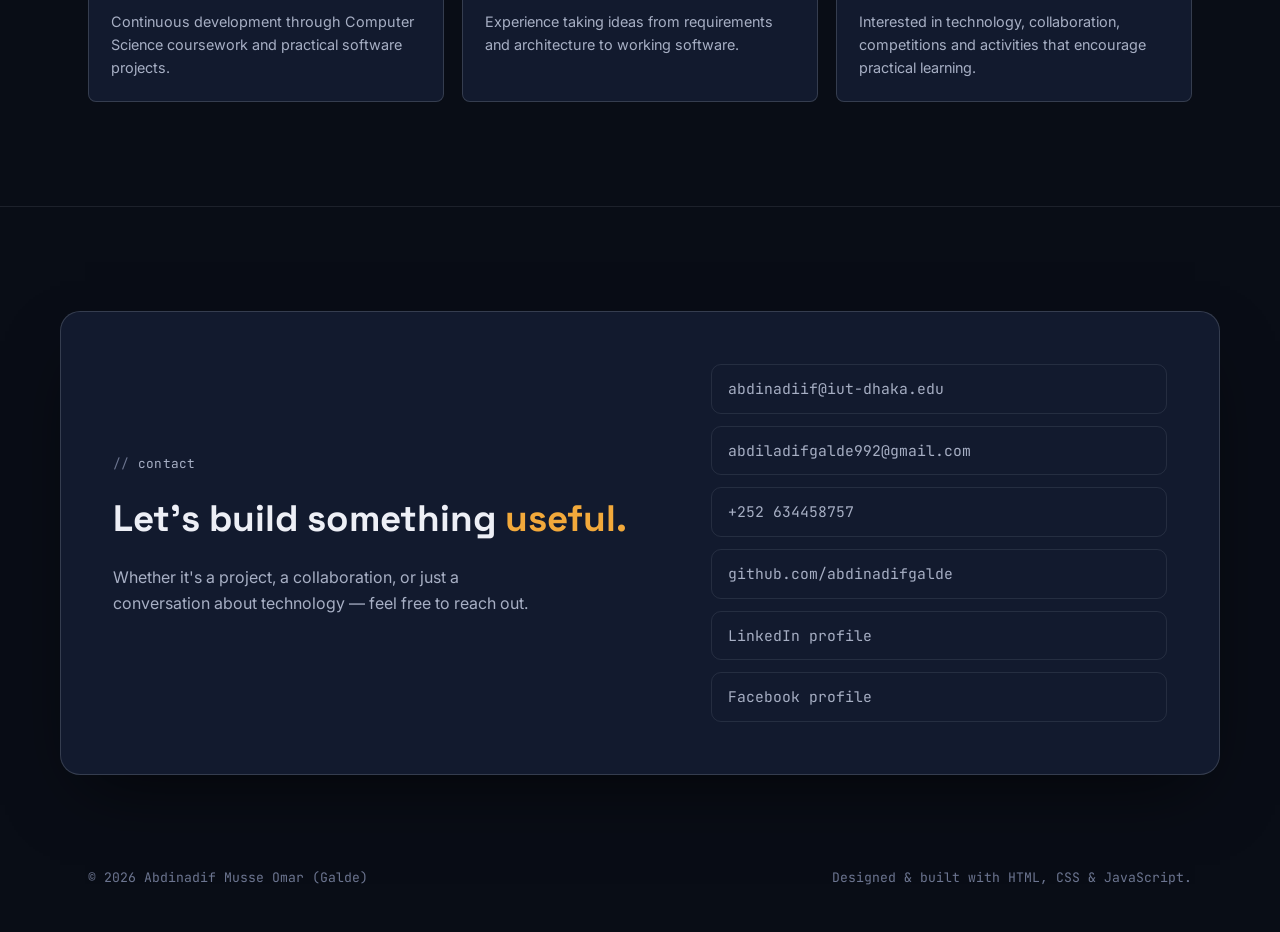
==== commit a8c7642f: "Add files via upload" ====
--- a/index.html
+++ b/index.html
@@ -3,30 +3,33 @@
 <head>
   <meta charset="UTF-8">
   <meta name="viewport" content="width=device-width, initial-scale=1.0">
-  <meta name="description" content="Portfolio of Abdinadif Musse Omar (Galde), Computer Science student at Islamic University of Technology.">
+  <meta name="description" content="Portfolio of Abdinadif Musse Omar (Galde), Computer Science student at the Islamic University of Technology.">
   <meta name="author" content="Abdinadif Musse Omar (Galde)">
   <meta property="og:title" content="Abdinadif Musse Omar — Computer Science Student">
-  <meta property="og:description" content="Personal portfolio showcasing projects, skills, education, and contact information.">
+  <meta property="og:description" content="Projects, skills and education of a Computer Science student who builds full-stack software layer by layer.">
   <meta property="og:type" content="website">
+  <meta property="og:image" content="assets/images/profile.jpg">
+  <meta name="twitter:card" content="summary">
+  <meta name="twitter:title" content="Abdinadif Musse Omar — Computer Science Student">
+  <meta name="twitter:description" content="Projects, skills and education of a Computer Science student who builds full-stack software layer by layer.">
   <title>Abdinadif Musse Omar | Computer Science Student</title>
   <link rel="preconnect" href="https://fonts.googleapis.com">
   <link rel="preconnect" href="https://fonts.gstatic.com" crossorigin>
-  <link href="https://fonts.googleapis.com/css2?family=Inter:wght@400;500;600;700;800&family=Space+Grotesk:wght@500;600;700&display=swap" rel="stylesheet">
+  <link href="https://fonts.googleapis.com/css2?family=Space+Grotesk:wght@500;600;700&family=JetBrains+Mono:wght@400;500&family=Inter:wght@400;500;600;700&display=swap" rel="stylesheet">
   <link rel="stylesheet" href="css/style.css">
 </head>
 <body>
-  <div class="bg-grid" aria-hidden="true"></div>
+  <div class="bg-field" aria-hidden="true"></div>
 
   <header class="site-header">
     <nav class="nav container" aria-label="Primary navigation">
-      <a class="brand" href="#home" aria-label="Home">AM<span>.</span></a>
+      <a class="brand" href="#home" aria-label="Home">AM<span class="cursor">_</span></a>
       <button class="menu-toggle" aria-label="Open menu" aria-expanded="false">☰</button>
       <div class="nav-links">
         <a href="#about">About</a>
         <a href="#skills">Skills</a>
         <a href="#projects">Projects</a>
         <a href="#education">Education</a>
-        <a href="#languages">Languages</a>
         <a href="#contact">Contact</a>
         <button class="theme-toggle" aria-label="Toggle color theme">◐</button>
       </div>
@@ -36,12 +39,19 @@
   <main>
     <section id="home" class="hero container">
       <div class="hero-copy reveal">
-        <p class="eyebrow">COMPUTER SCIENCE • IUT • 4TH SEMESTER</p>
-        <h1>Building useful software with <span>curiosity and purpose.</span></h1>
+        <div class="id-chip">
+          <img src="assets/images/profile.jpg" alt="Portrait of Abdinadif Musse Omar (Galde)">
+          <div>
+            <strong>Abdinadif Musse Omar</strong>
+            <span><i></i>Open to learning & collaboration</span>
+          </div>
+        </div>
+        <p class="eyebrow">computer_science · iut · sem_04</p>
+        <h1>Building software, <span>layer by layer.</span></h1>
         <p class="hero-text">
           I'm <strong>Abdinadif Musse Omar (Galde)</strong>, a Computer Science student at the
-          Islamic University of Technology. I enjoy turning ideas into practical software,
-          learning new technologies, and solving problems through code.
+          Islamic University of Technology. I like knowing how a system works underneath —
+          interface, logic, and data — and I build mine one honest layer at a time.
         </p>
         <div class="hero-actions">
           <a class="btn primary" href="#projects">Explore my work <span>↗</span></a>
@@ -49,125 +59,153 @@
           <a class="btn secondary" href="assets/cv.pdf" download>Download CV ↓</a>
         </div>
         <div class="social-row">
-          <a href="https://github.com/abdinadifgalde" target="_blank" rel="noopener">GitHub</a>
-          <a href="https://www.linkedin.com/in/abdiladif-galde-18b3b5388/" target="_blank" rel="noopener">LinkedIn</a>
-          <a href="https://www.facebook.com/GaldeYare" target="_blank" rel="noopener">Facebook</a>
-        </div>
-      </div>
-
-      <div class="hero-card reveal">
-        <div class="profile-photo">
-          <img src="assets/images/profile.jpg" alt="Portrait of Abdinadif Musse Omar (Galde)">
-        </div>
-        <div class="availability"><i></i> Open to learning & collaboration</div>
+          <a href="https://github.com/abdinadifgalde" target="_blank" rel="noopener">github</a>
+          <a href="https://www.linkedin.com/in/abdiladif-galde-18b3b5388/" target="_blank" rel="noopener">linkedin</a>
+          <a href="https://www.facebook.com/GaldeYare" target="_blank" rel="noopener">facebook</a>
+        </div>
+      </div>
+
+      <div class="stack-stage reveal">
+        <div class="stack-scale">
+          <div class="stack-3d" id="stack3d">
+            <div class="stack-layer layer-ui">
+              <div class="slab"></div>
+              <div class="layer-tag"><b>Interface</b><small>JavaFX · HTML/CSS · Bootstrap</small></div>
+            </div>
+            <div class="stack-layer layer-logic">
+              <div class="slab"></div>
+              <div class="layer-tag"><b>Logic</b><small>Java · Flask · MVC</small></div>
+            </div>
+            <div class="stack-layer layer-data">
+              <div class="slab"></div>
+              <div class="layer-tag"><b>Data</b><small>PostgreSQL · Hibernate/JPA</small></div>
+            </div>
+          </div>
+        </div>
+        <div class="stack-caption"><span class="hover-only">move your cursor —</span> this is how I structure a project</div>
       </div>
     </section>
 
     <section id="about" class="section container">
       <div class="section-heading reveal">
-        <p class="eyebrow">01 / ABOUT</p>
-        <h2>A student who likes to <span>build.</span></h2>
+        <p class="eyebrow">about</p>
+        <h2>A student who ships, not just <span>studies.</span></h2>
       </div>
       <div class="about-grid">
         <div class="about-copy reveal">
           <p>
-            I am a fourth-semester Computer Science student at the Islamic University of Technology
+            I'm a fourth-semester Computer Science student at the Islamic University of Technology
             (IUT), with a strong interest in software development and problem solving.
           </p>
           <p>
-            I enjoy learning how technology works and solving problems through programming.
-            I am continuously improving my skills by building projects and exploring new technologies.
+            I like learning how technology actually works and proving it by building — projects
+            over theory, whenever I get the choice. Every new tool I pick up gets tested against
+            something real.
           </p>
           <p>
-            My goal is to become a professional software engineer and contribute to real-world
-            systems that improve efficiency and user experience.
-          </p>
-        </div>
-        <div class="facts reveal">
-          <div><span>University</span><strong>Islamic University of Technology</strong></div>
-          <div><span>Department</span><strong>Computer Science & Engineering</strong></div>
-          <div><span>Current semester</span><strong>4th Semester</strong></div>
-          <div><span>Focus</span><strong>Software Development & Problem Solving</strong></div>
+            My goal is to become a <strong>professional software engineer</strong> and contribute
+            to real-world systems that make people's work faster and less painful.
+          </p>
+        </div>
+        <div class="file-card reveal">
+          <div class="file-bar"><i></i><i></i><i></i><span>about.yaml</span></div>
+          <div class="file-body">
+            <div><span class="k">university</span><span class="v">Islamic University of Technology</span></div>
+            <div><span class="k">department</span><span class="v">Computer Science & Engineering</span></div>
+            <div><span class="k">semester</span><span class="v">4th</span></div>
+            <div><span class="k">focus</span><span class="v">Software development & problem solving</span></div>
+            <div><span class="k">status</span><span class="v">open to learning & collaboration</span></div>
+          </div>
         </div>
       </div>
     </section>
 
     <section id="skills" class="section container">
       <div class="section-heading reveal">
-        <p class="eyebrow">02 / SKILLS</p>
-        <h2>Tools I use to <span>create.</span></h2>
+        <p class="eyebrow">skills</p>
+        <h2>What I build <span>with.</span></h2>
       </div>
       <div class="skills-grid reveal">
-        <div class="skill-card"><b>Programming</b><span>C</span><span>C++</span><span>Python</span><span>Java</span></div>
-        <div class="skill-card"><b>Web & Databases</b><span>HTML</span><span>SQL</span><span>PostgreSQL</span><span>Flask</span></div>
-        <div class="skill-card"><b>Software Development</b><span>JavaFX</span><span>MVC</span><span>OOP</span><span>JPA / Hibernate</span></div>
-        <div class="skill-card"><b>Creative Tools</b><span>Photoshop</span><span>Illustrator</span><span>Graphic Design</span><span>Git & GitHub</span></div>
+        <div class="skill-card"><b>Languages</b><span>Java</span><span>Python</span><span>C</span><span>C++</span><span>SQL</span></div>
+        <div class="skill-card"><b>Web</b><span>Flask</span><span>HTML5</span><span>CSS3</span><span>JavaScript</span><span>Bootstrap</span></div>
+        <div class="skill-card"><b>Java Development</b><span>Java 21</span><span>JavaFX</span><span>FXML</span><span>Scene Builder</span><span>Maven</span></div>
+        <div class="skill-card"><b>Databases & ORM</b><span>PostgreSQL</span><span>MySQL</span><span>SQLite</span><span>H2</span><span>Hibernate/JPA</span></div>
+        <div class="skill-card"><b>Tools</b><span>Git</span><span>GitHub</span><span>VS Code</span><span>Render</span><span>Figma</span><span>Canva</span></div>
+        <div class="skill-card"><b>Libraries</b><span>ZXing</span><span>JavaMail</span><span>ControlsFX</span><span>FontAwesomeFX</span></div>
       </div>
     </section>
 
     <section id="projects" class="section container">
       <div class="section-heading reveal">
-        <p class="eyebrow">03 / PROJECTS</p>
-        <h2>Selected work & <span>experiments.</span></h2>
-      </div>
-
-      <div class="project-feature reveal">
-        <div class="project-visual">
-          <span class="project-number">01</span>
-          <div class="visual-window">
-            <div class="window-bar"><i></i><i></i><i></i></div>
-            <div class="mock-dashboard">
-              <div></div><div></div><div></div><div></div>
-              <div class="wide"></div><div class="wide"></div>
+        <p class="eyebrow">projects</p>
+        <h2>Selected <span>builds.</span></h2>
+      </div>
+
+      <div class="project-feature reveal tilt" id="featureTilt">
+        <div class="tilt-inner">
+          <div class="mock-window">
+            <div class="mock-bar"><i></i><i></i><i></i></div>
+            <div class="mock-layers">
+              <div class="row"></div>
+              <div class="row short"></div>
+              <div class="plate"><div></div><div></div><div></div><div></div></div>
             </div>
           </div>
         </div>
         <div class="project-info">
-          <p class="eyebrow">FEATURED PROJECT</p>
+          <p class="eyebrow">featured · deployed</p>
           <h3>IUT Appointment Management System</h3>
+          <p class="collab-note">// built together with my brother</p>
           <p>
-            A university appointment management system designed to simplify interactions
-            between students and university offices through digital appointment scheduling,
-            verification, notifications, and administrative workflows.
+            A university appointment management system that replaces queues and paperwork with
+            digital scheduling, verification, notifications, and admin workflows.
           </p>
           <p class="project-detail">
-            The project focuses on reducing long queues, paper-based processes, scheduling conflicts,
-            and communication gaps by bringing appointment workflows into one structured platform.
+            Built to close the gap between students and university offices — fewer scheduling
+            conflicts, fewer lost forms, one structured platform instead of five ad-hoc ones.
+            Deployed and running in production on Render.
           </p>
           <div class="tags"><span>Java</span><span>JavaFX</span><span>PostgreSQL</span><span>Hibernate/JPA</span><span>MVC</span></div>
           <div class="project-links">
-            <a href="https://github.com/abdinadifgalde" target="_blank" rel="noopener">GitHub ↗</a>
+            <a class="link-demo" href="https://iut-app.onrender.com" target="_blank" rel="noopener"><span class="live-dot"></span>Live Demo ↗</a>
+            <a class="link-code" href="https://github.com/Abdiqanigalde/IUT_APP" target="_blank" rel="noopener">View on GitHub ↗</a>
           </div>
         </div>
       </div>
 
       <div class="project-grid">
-        <article class="project-card reveal">
-          <span class="project-index">02</span>
-          <h3>TimeTable Management System</h3>
-          <p>An academic software project focused on organizing timetable data and applying programming and data-structure concepts.</p>
-          <div class="tags"><span>C</span><span>Algorithms</span><span>Data Structures</span></div>
-        </article>
-        <article class="project-card reveal">
-          <span class="project-index">03</span>
-          <h3>Database Management Projects</h3>
-          <p>Academic database work involving relational design, SQL queries, joins, grouping, sorting, and practical database workflows.</p>
-          <div class="tags"><span>PostgreSQL</span><span>SQL</span><span>DBMS</span></div>
-        </article>
-        <article class="project-card reveal">
-          <span class="project-index">04</span>
-          <h3>Algorithms & Programming Work</h3>
-          <p>Coursework and problem-solving exercises involving graph algorithms, dynamic programming, sorting, and structured programming.</p>
-          <div class="tags"><span>C</span><span>Algorithms</span><span>Problem Solving</span></div>
-        </article>
-      </div>
-      <p class="future-note reveal">More projects will be added here as my academic and professional journey continues.</p>
+        <article class="project-card reveal tilt">
+          <div class="tilt-inner">
+            <span class="project-index">timetable/</span>
+            <h3>TimeTable Management System</h3>
+            <p>Organizes academic timetable data while applying core programming and data-structure concepts.</p>
+            <div class="tags"><span>C</span><span>Algorithms</span><span>Data Structures</span></div>
+          </div>
+        </article>
+        <article class="project-card reveal tilt">
+          <div class="tilt-inner">
+            <span class="project-index">database/</span>
+            <h3>Database Management Projects</h3>
+            <p>Relational design, SQL queries, joins, grouping and sorting across a set of practical database workflows.</p>
+            <div class="tags"><span>PostgreSQL</span><span>SQL</span><span>DBMS</span></div>
+          </div>
+        </article>
+        <article class="project-card reveal tilt">
+          <div class="tilt-inner">
+            <span class="project-index">algorithms/</span>
+            <h3>Algorithms & Programming Work</h3>
+            <p>Coursework and problem-solving in graph algorithms, dynamic programming, sorting and structured code.</p>
+            <div class="tags"><span>C</span><span>Algorithms</span><span>Problem Solving</span></div>
+          </div>
+        </article>
+      </div>
+      <p class="future-note reveal">// more projects committed here as the journey continues</p>
     </section>
 
     <section id="languages" class="section container">
       <div class="section-heading reveal">
-        <p class="eyebrow">04 / LANGUAGES</p>
-        <h2>Communication & <span>languages.</span></h2>
+        <p class="eyebrow">languages</p>
+        <h2>Communication <span>toolkit.</span></h2>
       </div>
       <div class="language-grid reveal">
         <div class="language-card">
@@ -187,19 +225,59 @@
       </div>
     </section>
 
+    <section id="coursework" class="section container">
+      <div class="section-heading reveal">
+        <p class="eyebrow">coursework</p>
+        <h2>Academic <span>foundations.</span></h2>
+      </div>
+      <div class="tag-list reveal">
+        <span>Database Management Systems</span>
+        <span>Structured Programming</span>
+        <span>Object-Oriented Programming</span>
+        <span>Software/System Development</span>
+      </div>
+    </section>
+
+    <section id="achievements" class="section container">
+      <div class="section-heading reveal">
+        <p class="eyebrow">achievements & events</p>
+        <h2>Presentation, design & <span>innovation.</span></h2>
+      </div>
+      <div class="timeline">
+        <article class="timeline-item reveal">
+          <div class="timeline-dot"></div>
+          <div class="timeline-date">2026</div>
+          <div>
+            <h3>Techathon 2.0 — IUT Robotics Society</h3>
+            <p class="muted">Poster Presentation · 1st Runner-Up</p>
+            <p>Poster design, project presentation and visual communication for a technology-focused university competition.</p>
+          </div>
+        </article>
+        <article class="timeline-item reveal">
+          <div class="timeline-dot"></div>
+          <div class="timeline-date">2026</div>
+          <div>
+            <h3>Techathon Nationals & Rover Summit</h3>
+            <p class="muted">Participant · IUT Robotics Society</p>
+            <p>National-level participation involving presentation, design and hands-on innovation.</p>
+          </div>
+        </article>
+      </div>
+    </section>
+
     <section id="education" class="section container">
       <div class="section-heading reveal">
-        <p class="eyebrow">04 / EDUCATION</p>
+        <p class="eyebrow">education</p>
         <h2>Learning with <span>intention.</span></h2>
       </div>
       <div class="timeline">
         <article class="timeline-item reveal">
           <div class="timeline-dot"></div>
-          <div class="timeline-date">CURRENT</div>
+          <div class="timeline-date">current</div>
           <div>
             <h3>Islamic University of Technology</h3>
-            <p class="muted">Computer Science & Engineering • 4th Semester</p>
-            <p>Currently pursuing Computer Science & Engineering and developing practical skills through programming, databases, algorithms, and software projects.</p>
+            <p class="muted">Computer Science & Engineering · 4th Semester</p>
+            <p>Pursuing Computer Science & Engineering and building practical skills through programming, databases, algorithms and software projects.</p>
           </div>
         </article>
         <article class="timeline-item reveal">
@@ -207,7 +285,7 @@
           <div class="timeline-date">2017 — 2021</div>
           <div>
             <h3>Al-Aqsa Secondary School</h3>
-            <p class="muted">Higher Secondary Certificate • Borama, Somalia</p>
+            <p class="muted">Higher Secondary Certificate · Borama, Somalia</p>
             <p>Higher secondary education completed in June 2021.</p>
           </div>
         </article>
@@ -216,31 +294,31 @@
           <div class="timeline-date">2014 — 2017</div>
           <div>
             <h3>Al-Qudus Primary School</h3>
-            <p class="muted">Secondary School Certificate • Borama, Somalia</p>
+            <p class="muted">Secondary School Certificate · Borama, Somalia</p>
             <p>Secondary education completed in June 2017.</p>
           </div>
         </article>
       </div>
     </section>
 
-    <section id="achievements" class="section container">
-      <div class="section-heading reveal">
-        <p class="eyebrow">06 / GROWTH</p>
+    <section id="growth" class="section container">
+      <div class="section-heading reveal">
+        <p class="eyebrow">growth</p>
         <h2>More than just <span>code.</span></h2>
       </div>
       <div class="achievement-grid reveal">
         <div><strong>Academic</strong><p>Continuous development through Computer Science coursework and practical software projects.</p></div>
         <div><strong>Projects</strong><p>Experience taking ideas from requirements and architecture to working software.</p></div>
-        <div><strong>Community</strong><p>Interested in technology, collaboration, competitions, and activities that encourage practical learning.</p></div>
+        <div><strong>Community</strong><p>Interested in technology, collaboration, competitions and activities that encourage practical learning.</p></div>
       </div>
     </section>
 
     <section id="contact" class="section contact-section">
       <div class="container contact-box reveal">
         <div>
-          <p class="eyebrow">07 / CONTACT</p>
+          <p class="eyebrow">contact</p>
           <h2>Let's build something <span>useful.</span></h2>
-          <p>Whether it's a project, collaboration, or simply a conversation about technology, feel free to reach out.</p>
+          <p>Whether it's a project, a collaboration, or just a conversation about technology — feel free to reach out.</p>
         </div>
         <div class="contact-links">
           <a href="mailto:abdinadiif@iut-dhaka.edu">abdinadiif@iut-dhaka.edu</a>
--- a/css/style.css
+++ b/css/style.css
@@ -1,187 +1,595 @@
-:root {
-  --bg: #090b10;
-  --surface: #10131a;
-  --surface-2: #151923;
-  --text: #f4f5f7;
-  --muted: #9ca3af;
-  --line: rgba(255,255,255,.10);
-  --accent: #7c5cff;
-  --accent-2: #23d5ab;
-  --max: 1160px;
-  --shadow: 0 25px 80px rgba(0,0,0,.28);
-}
-:root.light {
-  --bg: #f7f8fb;
-  --surface: #ffffff;
-  --surface-2: #eef0f5;
-  --text: #101218;
-  --muted: #606775;
-  --line: rgba(16,18,24,.10);
-  --shadow: 0 25px 80px rgba(31,35,50,.10);
-}
-* { box-sizing: border-box; margin: 0; padding: 0; }
-html { scroll-behavior: smooth; }
-body {
-  font-family: Inter, sans-serif; background: var(--bg); color: var(--text);
-  line-height: 1.7; overflow-x: hidden; transition: background .25s, color .25s;
-}
-a { color: inherit; text-decoration: none; }
-.container { width: min(calc(100% - 40px), var(--max)); margin-inline: auto; }
-.bg-grid {
-  position: fixed; inset: 0; pointer-events: none; opacity: .32; z-index: -1;
-  background-image: linear-gradient(var(--line) 1px, transparent 1px), linear-gradient(90deg, var(--line) 1px, transparent 1px);
-  background-size: 70px 70px;
-  mask-image: linear-gradient(to bottom, black, transparent 85%);
-}
-.site-header { position: fixed; top: 0; width: 100%; z-index: 50; backdrop-filter: blur(18px); background: color-mix(in srgb, var(--bg) 76%, transparent); border-bottom: 1px solid var(--line); }
-.nav { height: 72px; display: flex; align-items: center; justify-content: space-between; }
-.brand { font: 700 1.35rem "Space Grotesk", sans-serif; letter-spacing: -.05em; }
-.brand span, h1 span, h2 span, h3 span { color: var(--accent); }
-.nav-links { display: flex; align-items: center; gap: 25px; font-size: .88rem; color: var(--muted); }
-.nav-links a:hover { color: var(--text); }
-.theme-toggle, .menu-toggle { border: 1px solid var(--line); background: var(--surface); color: var(--text); border-radius: 50%; width: 38px; height: 38px; cursor: pointer; }
-.menu-toggle { display: none; border-radius: 10px; font-size: 1.1rem; }
-.hero { min-height: 100vh; display: grid; grid-template-columns: 1.2fr .8fr; align-items: center; gap: 80px; padding-top: 100px; }
-.eyebrow { color: var(--accent-2); font-size: .72rem; font-weight: 800; letter-spacing: .18em; margin-bottom: 18px; }
-h1,h2,h3 { font-family: "Space Grotesk", sans-serif; line-height: 1.08; letter-spacing: -.045em; }
-h1 { font-size: clamp(3.2rem, 7vw, 6.2rem); max-width: 900px; }
-h2 { font-size: clamp(2.4rem, 5vw, 4.4rem); }
-h3 { font-size: 1.55rem; }
-.hero-text { max-width: 680px; color: var(--muted); font-size: 1.06rem; margin: 28px 0; }
-.hero-actions { display: flex; gap: 12px; flex-wrap: wrap; }
-.btn { display: inline-flex; gap: 10px; align-items: center; padding: 13px 18px; border-radius: 12px; font-weight: 700; font-size: .9rem; border: 1px solid var(--line); }
-.btn.primary { background: var(--text); color: var(--bg); }
-.btn.secondary { background: var(--surface); }
-.social-row { display: flex; gap: 20px; margin-top: 26px; color: var(--muted); font-size: .88rem; }
-.social-row a:hover { color: var(--accent); }
-.hero-card { justify-self: end; width: min(100%, 360px); }
-.profile-placeholder { aspect-ratio: 1/1.12; border: 1px solid var(--line); background: linear-gradient(145deg, var(--surface), var(--surface-2)); border-radius: 28px; display: grid; place-items: center; text-align: center; box-shadow: var(--shadow); position: relative; overflow: hidden; }
-.profile-placeholder::before { content:""; width: 220px; height: 220px; border-radius: 50%; background: var(--accent); opacity: .12; position: absolute; filter: blur(30px); }
-.profile-initials { font: 700 6rem "Space Grotesk"; letter-spacing: -.08em; z-index: 1; }
-.profile-placeholder p { position: absolute; bottom: 56px; font-weight: 700; }
-.profile-placeholder small { position: absolute; bottom: 20px; color: var(--muted); font-size: .68rem; }
-.availability { margin-top: 14px; padding: 11px 14px; border: 1px solid var(--line); border-radius: 12px; color: var(--muted); font-size: .78rem; }
-.availability i { display: inline-block; width: 7px; height: 7px; border-radius: 50%; background: var(--accent-2); margin-right: 8px; }
-.section { padding: 130px 0; }
-.section-heading { margin-bottom: 55px; }
-.about-grid { display: grid; grid-template-columns: 1fr 1fr; gap: 80px; }
-.about-copy { color: var(--muted); font-size: 1.02rem; }
-.about-copy p + p { margin-top: 18px; }
-.facts { border-top: 1px solid var(--line); }
-.facts div { display: flex; justify-content: space-between; gap: 30px; padding: 18px 0; border-bottom: 1px solid var(--line); }
-.facts span { color: var(--muted); font-size: .82rem; }
-.facts strong { text-align: right; font-size: .88rem; }
-.skills-grid { display: grid; grid-template-columns: repeat(4,1fr); gap: 14px; }
-.skill-card { border: 1px solid var(--line); border-radius: 18px; padding: 25px; background: var(--surface); min-height: 220px; }
-.skill-card b { display:block; margin-bottom: 22px; font-family:"Space Grotesk"; }
-.skill-card span { display: inline-block; border:1px solid var(--line); border-radius:999px; padding:6px 10px; margin:0 4px 8px 0; color:var(--muted); font-size:.75rem; }
-.project-feature { display: grid; grid-template-columns: 1fr 1fr; gap: 55px; padding: 30px; border:1px solid var(--line); background:var(--surface); border-radius:25px; }
-.project-visual { min-height: 360px; border-radius: 18px; background: radial-gradient(circle at 30% 20%, rgba(124,92,255,.35), transparent 38%), var(--surface-2); padding: 24px; position:relative; overflow:hidden; }
-.project-number { font:700 5rem "Space Grotesk"; opacity:.08; position:absolute; right:20px; top:0; }
-.visual-window { position:absolute; inset:75px 45px 35px; border:1px solid var(--line); border-radius:13px; background:var(--bg); box-shadow:var(--shadow); overflow:hidden; }
-.window-bar { height:28px; display:flex; gap:5px; align-items:center; padding:0 10px; border-bottom:1px solid var(--line); }
-.window-bar i { width:6px;height:6px;border-radius:50%;background:var(--muted);opacity:.5; }
-.mock-dashboard { display:grid; grid-template-columns:repeat(2,1fr); gap:10px; padding:20px; }
-.mock-dashboard div { height:70px; background:var(--surface-2); border-radius:8px; }
-.mock-dashboard .wide { grid-column:1/-1; height:45px; }
-.project-info { align-self:center; }
-.project-info h3 { font-size:2.3rem; margin-bottom:18px; }
-.project-info > p:not(.eyebrow) { color:var(--muted); }
-.tags { display:flex; flex-wrap:wrap; gap:7px; margin:22px 0; }
-.tags span { font-size:.7rem; border:1px solid var(--line); padding:6px 9px; border-radius:999px; color:var(--muted); }
-.project-links { display:flex; gap:20px; font-weight:700; font-size:.85rem; }
-.project-links a:hover { color:var(--accent); }
-.project-grid { display:grid; grid-template-columns:repeat(3,1fr); gap:14px; margin-top:14px; }
-.project-card { border:1px solid var(--line); background:var(--surface); border-radius:20px; padding:28px; min-height:260px; transition:transform .25s,border-color .25s; }
-.project-card:hover { transform:translateY(-5px); border-color:color-mix(in srgb,var(--accent) 50%,var(--line)); }
-.project-index { color:var(--accent); font:700 .75rem "Space Grotesk"; }
-.project-card h3 { margin:55px 0 13px; }
-.project-card p { color:var(--muted); font-size:.86rem; }
-.future-note { color:var(--muted); text-align:center; font-size:.8rem; margin-top:25px; }
-.timeline { border-left:1px solid var(--line); margin-left:8px; padding-left:38px; }
-.timeline-item { position:relative; display:grid; grid-template-columns:120px 1fr; gap:30px; padding-bottom:35px; }
-.timeline-dot { position:absolute; left:-45px; top:3px; width:13px;height:13px;border-radius:50%;background:var(--accent); box-shadow:0 0 0 7px var(--bg); }
-.timeline-date { color:var(--accent-2); font-size:.72rem; font-weight:800; letter-spacing:.12em; }
-.timeline-item p { color:var(--muted); margin-top:8px; }
-.muted { color:var(--muted); }
-.achievement-grid { display:grid; grid-template-columns:repeat(3,1fr); gap:14px; }
-.achievement-grid div { border-top:2px solid var(--accent); padding:22px 0; }
-.achievement-grid strong { font-family:"Space Grotesk"; font-size:1.2rem; }
-.achievement-grid p { color:var(--muted); margin-top:10px; font-size:.88rem; }
-.contact-section { padding-top:80px; }
-.contact-box { display:grid; grid-template-columns:1fr 1fr; gap:80px; padding:55px; background:var(--surface); border:1px solid var(--line); border-radius:28px; }
-.contact-box p:not(.eyebrow) { color:var(--muted); max-width:520px; margin-top:20px; }
-.contact-links { display:flex; flex-direction:column; gap:0; }
-.contact-links a { padding:14px 0; border-bottom:1px solid var(--line); font-weight:600; }
-.contact-links a:hover { color:var(--accent); }
-.footer { display:flex; justify-content:space-between; gap:20px; padding:35px 0 50px; color:var(--muted); font-size:.72rem; border-top:1px solid var(--line); }
-.reveal { opacity:0; transform:translateY(20px); transition:opacity .7s ease, transform .7s ease; }
-.reveal.visible { opacity:1; transform:none; }
-@media (max-width: 850px) {
-  .menu-toggle { display:block; }
-  .nav-links { position:absolute; top:72px; left:20px; right:20px; padding:18px; display:none; flex-direction:column; align-items:stretch; background:var(--surface); border:1px solid var(--line); border-radius:16px; }
-  .nav-links.open { display:flex; }
-  .theme-toggle { align-self:flex-end; }
-  .hero,.about-grid,.project-feature,.contact-box { grid-template-columns:1fr; }
-  .hero-card { justify-self:start; width:min(100%,400px); }
-  .skills-grid { grid-template-columns:1fr 1fr; }
-  .project-grid,.achievement-grid { grid-template-columns:1fr; }
-  .contact-box { padding:32px; }
-}
-@media (max-width: 520px) {
-  .container { width:min(calc(100% - 28px),var(--max)); }
-  .hero { padding-top:110px; }
-  h1 { font-size:3rem; }
-  .section { padding:90px 0; }
-  .skills-grid { grid-template-columns:1fr; }
-  .project-feature { padding:18px; }
-  .project-visual { min-height:280px; }
-  .visual-window { inset:65px 20px 25px; }
-  .timeline-item { grid-template-columns:1fr; gap:5px; }
-  .footer { flex-direction:column; }
-}
-
-
-.profile-photo {
-  aspect-ratio: 1 / 1.12;
-  border: 1px solid var(--line);
-  border-radius: 28px;
-  overflow: hidden;
-  background: var(--surface-2);
-  box-shadow: var(--shadow);
-}
-.profile-photo img {
-  width: 100%;
-  height: 100%;
-  display: block;
-  object-fit: cover;
-  object-position: center top;
-}
-.project-info .project-detail {
-  margin-top: 14px;
-}
-.language-grid {
-  display: grid;
-  grid-template-columns: repeat(3, 1fr);
-  gap: 14px;
-}
-.language-card {
-  border: 1px solid var(--line);
-  border-radius: 18px;
-  background: var(--surface);
-  padding: 25px;
-  display: flex;
-  flex-direction: column;
-  gap: 7px;
-}
-.language-card strong {
-  font-family: "Space Grotesk", sans-serif;
-  font-size: 1.25rem;
-}
-.language-card span {
-  color: var(--muted);
-  font-size: .82rem;
-}
-@media (max-width: 850px) {
-  .language-grid { grid-template-columns: 1fr; }
-}
+/* =========================================================
+   Abdinadif Musse Omar — Portfolio
+   Design language: layered software architecture, rendered in 3D.
+   Presentation (teal) / Logic (bone) / Data (amber) — the three
+   layers he actually builds with, made visible as the hero motif
+   and echoed as a tilt interaction throughout the page.
+   ========================================================= */
+
+:root{
+  --bg: #090D16;
+  --bg-1: #0E1424;
+  --panel: #121A2E;
+  --panel-2: #17203a;
+  --line: rgba(234,238,248,0.09);
+  --line-strong: rgba(234,238,248,0.16);
+  --text: #EDEFF6;
+  --text-dim: #A7AFC4;
+  --text-faint: #6C7590;
+
+  --amber: #F2A93B;
+  --amber-dim: #C98A2B;
+  --teal: #57D9C4;
+  --teal-dim: #3AA491;
+
+  --font-display: 'Space Grotesk', 'Inter', sans-serif;
+  --font-body: 'Inter', sans-serif;
+  --font-mono: 'JetBrains Mono', 'SFMono-Regular', monospace;
+
+  --container: 1160px;
+  --radius: 14px;
+  --radius-sm: 8px;
+
+  --ease: cubic-bezier(.22,.85,.32,1);
+  --shadow-lg: 0 30px 70px -25px rgba(0,0,0,0.65);
+  --shadow-md: 0 18px 40px -20px rgba(0,0,0,0.55);
+}
+
+[data-theme="light"]{
+  --bg: #F3F1EC;
+  --bg-1: #EAE7DE;
+  --panel: #FFFFFF;
+  --panel-2: #F6F4EE;
+  --line: rgba(15,18,30,0.10);
+  --line-strong: rgba(15,18,30,0.18);
+  --text: #14161F;
+  --text-dim: #4B5063;
+  --text-faint: #838A9E;
+  --amber-dim: #B9781E;
+  --teal-dim: #1F8E7C;
+  --shadow-lg: 0 30px 70px -30px rgba(20,22,31,0.28);
+  --shadow-md: 0 18px 36px -22px rgba(20,22,31,0.22);
+}
+
+*,*::before,*::after{ box-sizing:border-box; }
+html{ scroll-behavior:smooth; }
+@media (prefers-reduced-motion: reduce){
+  html{ scroll-behavior:auto; }
+  *,*::before,*::after{ animation-duration:0.001ms !important; animation-iteration-count:1 !important; transition-duration:0.001ms !important; }
+}
+
+body{
+  margin:0;
+  background:var(--bg);
+  color:var(--text);
+  font-family:var(--font-body);
+  font-size:16px;
+  line-height:1.6;
+  -webkit-font-smoothing:antialiased;
+  overflow-x:hidden;
+  transition:background .35s var(--ease), color .35s var(--ease);
+}
+
+img{ max-width:100%; display:block; }
+a{ color:inherit; text-decoration:none; }
+button{ font:inherit; color:inherit; background:none; border:none; cursor:pointer; }
+ul{ margin:0; padding:0; list-style:none; }
+
+.container{ max-width:var(--container); margin:0 auto; padding:0 28px; }
+
+::selection{ background:var(--amber); color:#0A0D14; }
+
+:focus-visible{
+  outline:2px solid var(--teal);
+  outline-offset:3px;
+  border-radius:4px;
+}
+
+/* ---------- background texture ---------- */
+.bg-field{
+  position:fixed; inset:0; z-index:-1; pointer-events:none;
+  background:
+    radial-gradient(900px 500px at 82% -8%, rgba(87,217,196,0.10), transparent 60%),
+    radial-gradient(700px 420px at 8% 8%, rgba(242,169,59,0.08), transparent 55%),
+    var(--bg);
+}
+.bg-field::after{
+  content:"";
+  position:absolute; inset:0;
+  background-image:
+    linear-gradient(var(--line) 1px, transparent 1px),
+    linear-gradient(90deg, var(--line) 1px, transparent 1px);
+  background-size:64px 64px;
+  mask-image:linear-gradient(180deg, rgba(0,0,0,0.55), transparent 70%);
+  opacity:.5;
+}
+
+/* =========================================================
+   Header / nav
+   ========================================================= */
+.site-header{
+  position:sticky; top:0; z-index:50;
+  backdrop-filter:blur(14px);
+  background:color-mix(in srgb, var(--bg) 78%, transparent);
+  border-bottom:1px solid var(--line);
+}
+.nav{
+  display:flex; align-items:center; justify-content:space-between;
+  height:72px;
+}
+.brand{
+  font-family:var(--font-mono);
+  font-weight:500; font-size:1.02rem;
+  letter-spacing:.02em;
+  color:var(--text);
+}
+.brand .cursor{
+  color:var(--amber);
+  animation:blink 1.1s steps(1) infinite;
+}
+@keyframes blink{ 50%{ opacity:0; } }
+
+.nav-links{ display:flex; align-items:center; gap:30px; }
+.nav-links a{
+  font-size:.92rem; color:var(--text-dim);
+  transition:color .2s var(--ease);
+  position:relative;
+}
+.nav-links a::after{
+  content:""; position:absolute; left:0; right:0; bottom:-6px; height:1px;
+  background:var(--teal); transform:scaleX(0); transform-origin:left;
+  transition:transform .25s var(--ease);
+}
+.nav-links a:hover{ color:var(--text); }
+.nav-links a:hover::after{ transform:scaleX(1); }
+
+.theme-toggle{
+  width:36px; height:36px; border-radius:50%;
+  border:1px solid var(--line-strong);
+  display:flex; align-items:center; justify-content:center;
+  font-size:.95rem; color:var(--text-dim);
+  transition:border-color .2s var(--ease), color .2s var(--ease), transform .2s var(--ease);
+}
+.theme-toggle:hover{ color:var(--amber); border-color:var(--amber-dim); transform:rotate(20deg); }
+
+.menu-toggle{
+  display:none; width:40px; height:40px; font-size:1.3rem; color:var(--text);
+}
+
+/* =========================================================
+   Buttons
+   ========================================================= */
+.btn{
+  display:inline-flex; align-items:center; gap:8px;
+  padding:13px 22px; border-radius:999px;
+  font-size:.92rem; font-weight:600;
+  transition:transform .2s var(--ease), box-shadow .2s var(--ease), background .2s var(--ease), border-color .2s var(--ease);
+  white-space:nowrap;
+}
+.btn.primary{
+  background:var(--amber); color:#1A1204;
+  box-shadow:0 14px 30px -12px rgba(242,169,59,0.55);
+}
+.btn.primary:hover{ transform:translateY(-2px); box-shadow:0 18px 36px -12px rgba(242,169,59,0.65); }
+.btn.secondary{
+  border:1px solid var(--line-strong); color:var(--text);
+}
+.btn.secondary:hover{ border-color:var(--teal-dim); color:var(--teal); transform:translateY(-2px); }
+
+/* =========================================================
+   Hero + 3D layer stack (signature element)
+   ========================================================= */
+.hero{
+  display:grid; grid-template-columns:1.05fr .95fr; gap:40px;
+  align-items:center;
+  padding:88px 28px 64px;
+  min-height:calc(100svh - 72px);
+}
+.id-chip{
+  display:inline-flex; align-items:center; gap:12px;
+  padding:8px 16px 8px 8px; margin-bottom:24px;
+  border:1px solid var(--line-strong); border-radius:999px;
+  background:var(--panel);
+}
+.id-chip img{
+  width:36px; height:36px; border-radius:50%; object-fit:cover;
+  border:1px solid var(--line-strong);
+}
+.id-chip strong{ display:block; font-size:.86rem; font-weight:600; }
+.id-chip span{
+  display:flex; align-items:center; gap:6px;
+  font-size:.76rem; color:var(--text-faint);
+}
+.id-chip span i{
+  width:6px; height:6px; border-radius:50%; background:var(--teal);
+  box-shadow:0 0 0 3px rgba(87,217,196,0.2);
+}
+
+.eyebrow{
+  font-family:var(--font-mono); font-size:.8rem;
+  color:var(--teal); letter-spacing:.02em;
+  margin:0 0 16px;
+}
+.eyebrow::before{ content:"// "; color:var(--text-faint); }
+
+.hero h1{
+  font-family:var(--font-display);
+  font-size:clamp(2.3rem, 4.4vw, 3.6rem);
+  line-height:1.08; letter-spacing:-.01em;
+  margin:0 0 20px; font-weight:700;
+}
+.hero h1 span{ color:var(--amber); }
+
+.hero-text{ color:var(--text-dim); max-width:52ch; margin:0 0 30px; font-size:1.04rem; }
+.hero-text strong{ color:var(--text); font-weight:600; }
+
+.hero-actions{ display:flex; flex-wrap:wrap; gap:12px; margin-bottom:32px; }
+
+.social-row{ display:flex; gap:22px; }
+.social-row a{
+  font-family:var(--font-mono); font-size:.82rem; color:var(--text-faint);
+  border-bottom:1px solid transparent;
+  transition:color .2s var(--ease), border-color .2s var(--ease);
+}
+.social-row a:hover{ color:var(--teal); border-color:var(--teal-dim); }
+
+/* ---- 3D stack ---- */
+.stack-stage{
+  perspective:1500px;
+  height:420px;
+  display:flex; flex-direction:column; align-items:center; justify-content:center; gap:18px;
+  position:relative;
+}
+.stack-scale{ transition:transform .3s var(--ease); transform-style:preserve-3d; }
+.hover-only{ display:none; }
+@media (hover:hover){ .hover-only{ display:inline; } }
+.stack-3d{
+  position:relative;
+  width:280px; height:280px;
+  transform-style:preserve-3d;
+  transform:rotateX(52deg) rotateZ(-38deg);
+  transition:transform .5s cubic-bezier(.22,.85,.32,1);
+  will-change:transform;
+}
+.stack-layer{
+  position:absolute; inset:0;
+  transform-style:preserve-3d;
+  transition:transform .45s var(--ease);
+}
+.layer-data{ transform:translateZ(-64px); }
+.layer-logic{ transform:translateZ(0px); }
+.layer-ui{ transform:translateZ(64px); }
+
+.slab{
+  position:absolute; inset:0;
+  border-radius:18px;
+  border:1px solid var(--line-strong);
+  box-shadow:0 2px 0 rgba(0,0,0,0.25), var(--shadow-md);
+  transition:box-shadow .3s var(--ease), transform .3s var(--ease);
+}
+.layer-data .slab{ background:linear-gradient(155deg, rgba(242,169,59,0.28), rgba(242,169,59,0.08)); border-color:rgba(242,169,59,0.45); }
+.layer-logic .slab{ background:linear-gradient(155deg, rgba(237,239,246,0.14), rgba(237,239,246,0.03)); }
+.layer-ui .slab{ background:linear-gradient(155deg, rgba(87,217,196,0.30), rgba(87,217,196,0.08)); border-color:rgba(87,217,196,0.45); }
+
+.slab::before{
+  content:""; position:absolute; inset:14px;
+  border-radius:10px;
+  background-image:
+    linear-gradient(currentColor 1px, transparent 1px),
+    linear-gradient(90deg, currentColor 1px, transparent 1px);
+  background-size:24px 24px;
+  opacity:.14;
+}
+.layer-data .slab::before{ color:var(--amber); }
+.layer-logic .slab::before{ color:var(--text); }
+.layer-ui .slab::before{ color:var(--teal); }
+
+.layer-tag{
+  position:absolute; left:16px; top:16px;
+  transform:translateZ(2px) rotateZ(38deg) rotateX(-52deg);
+  transform-origin:left top;
+  font-family:var(--font-mono); font-size:.72rem;
+  padding:5px 10px; border-radius:6px;
+  background:rgba(9,13,22,0.72);
+  color:var(--text);
+  white-space:nowrap;
+  border:1px solid var(--line-strong);
+}
+.layer-tag b{ font-weight:600; }
+.layer-tag small{ display:block; color:var(--text-faint); font-size:.66rem; margin-top:1px; }
+.layer-ui .layer-tag b{ color:var(--teal); }
+.layer-data .layer-tag b{ color:var(--amber); }
+
+.stack-caption{
+  font-family:var(--font-mono); font-size:.72rem; color:var(--text-faint);
+  display:flex; align-items:center; gap:4px; text-align:center;
+}
+
+@media (hover:hover){
+  .stack-stage:hover .stack-3d{ transition:transform .08s linear; }
+}
+
+/* =========================================================
+   Section shell
+   ========================================================= */
+.section{ padding:104px 28px; border-top:1px solid var(--line); }
+.section-heading{ max-width:640px; margin-bottom:52px; }
+.section-heading h2{
+  font-family:var(--font-display); font-weight:700;
+  font-size:clamp(1.7rem, 3vw, 2.35rem);
+  letter-spacing:-.01em; margin:0;
+}
+.section-heading h2 span{ color:var(--teal); }
+
+/* =========================================================
+   About
+   ========================================================= */
+.about-grid{ display:grid; grid-template-columns:1.1fr .9fr; gap:56px; align-items:start; }
+.about-copy p{ color:var(--text-dim); margin:0 0 18px; max-width:56ch; }
+.about-copy strong{ color:var(--text); }
+
+.file-card{
+  border:1px solid var(--line-strong); border-radius:var(--radius);
+  background:var(--panel); overflow:hidden; box-shadow:var(--shadow-md);
+}
+.file-bar{
+  display:flex; align-items:center; gap:8px;
+  padding:12px 16px; border-bottom:1px solid var(--line);
+  background:var(--panel-2);
+}
+.file-bar i{ width:9px; height:9px; border-radius:50%; background:var(--line-strong); }
+.file-bar span{
+  font-family:var(--font-mono); font-size:.76rem; color:var(--text-faint);
+  margin-left:6px;
+}
+.file-body{ padding:20px 22px; font-family:var(--font-mono); font-size:.86rem; }
+.file-body div{ display:flex; gap:14px; padding:7px 0; border-bottom:1px dashed var(--line); }
+.file-body div:last-child{ border-bottom:none; }
+.file-body .k{ color:var(--teal); min-width:96px; }
+.file-body .v{ color:var(--text-dim); }
+
+/* =========================================================
+   Skills
+   ========================================================= */
+.skills-grid{
+  display:grid; grid-template-columns:repeat(3, 1fr); gap:16px;
+  perspective:1200px;
+}
+.skill-card{
+  border:1px solid var(--line-strong); border-radius:var(--radius-sm);
+  background:var(--panel); padding:20px 20px 18px;
+  display:flex; flex-direction:column; gap:9px;
+  transition:transform .25s var(--ease), box-shadow .25s var(--ease), border-color .25s var(--ease);
+}
+.skill-card:hover{
+  transform:translateY(-4px) rotateX(3deg);
+  box-shadow:var(--shadow-md);
+  border-color:var(--teal-dim);
+}
+.skill-card b{
+  font-family:var(--font-mono); font-size:.78rem; letter-spacing:.03em;
+  color:var(--amber); text-transform:uppercase; margin-bottom:4px;
+}
+.skill-card span{
+  display:inline-block; font-size:.86rem; color:var(--text-dim);
+  padding:5px 10px; margin:2px 4px 0 0; border-radius:6px;
+  background:var(--panel-2); border:1px solid var(--line);
+}
+
+/* =========================================================
+   Projects
+   ========================================================= */
+.project-feature{
+  display:grid; grid-template-columns:.95fr 1.05fr; gap:48px;
+  align-items:center; margin-bottom:28px;
+  border:1px solid var(--line-strong); border-radius:var(--radius);
+  background:var(--panel); padding:36px; box-shadow:var(--shadow-md);
+}
+.tilt{ perspective:1200px; }
+.tilt-inner{ transition:transform .12s linear; transform-style:preserve-3d; }
+
+.mock-window{
+  border-radius:12px; overflow:hidden; border:1px solid var(--line-strong);
+  background:var(--panel-2); box-shadow:0 20px 40px -22px rgba(0,0,0,0.6);
+}
+.mock-bar{ display:flex; gap:6px; padding:10px 12px; border-bottom:1px solid var(--line); }
+.mock-bar i{ width:9px; height:9px; border-radius:50%; background:var(--line-strong); }
+.mock-layers{ padding:22px; display:flex; flex-direction:column; gap:10px; }
+.mock-layers .row{ height:14px; border-radius:5px; background:var(--line); }
+.mock-layers .row.short{ width:55%; }
+.mock-layers .plate{
+  margin-top:6px; border-radius:8px; padding:14px;
+  border:1px solid var(--line); background:var(--bg-1);
+  display:grid; grid-template-columns:1fr 1fr; gap:8px;
+}
+.mock-layers .plate div{ height:34px; border-radius:6px; background:var(--panel-2); border:1px solid var(--line); }
+.mock-layers .plate div:nth-child(1){ background:rgba(87,217,196,0.16); border-color:rgba(87,217,196,0.4); }
+.mock-layers .plate div:nth-child(4){ background:rgba(242,169,59,0.16); border-color:rgba(242,169,59,0.4); }
+
+.project-info .eyebrow{ margin-bottom:10px; }
+.project-info h3{ font-family:var(--font-display); font-size:1.5rem; margin:0 0 8px; }
+.collab-note{
+  font-family:var(--font-mono); font-size:.78rem; color:var(--teal);
+  margin:0 0 14px;
+}
+.project-info p{ color:var(--text-dim); margin:0 0 14px; }
+.project-detail{ font-size:.94rem; }
+
+.tags{ display:flex; flex-wrap:wrap; gap:8px; margin:14px 0 18px; }
+.tags span{
+  font-family:var(--font-mono); font-size:.74rem; color:var(--text-dim);
+  border:1px solid var(--line-strong); border-radius:999px; padding:5px 12px;
+}
+.project-links{ display:flex; flex-wrap:wrap; gap:12px; }
+.project-links a{
+  display:inline-flex; align-items:center; gap:8px;
+  font-family:var(--font-mono); font-size:.84rem;
+  padding:9px 16px; border-radius:999px;
+  border:1px solid var(--line-strong);
+  color:var(--text); transition:transform .18s ease, border-color .18s ease, color .18s ease, background .18s ease;
+}
+.project-links a:hover{ transform:translateY(-2px); }
+.project-links a.link-demo{
+  color:var(--teal); border-color:var(--teal-dim); background:rgba(87,217,196,0.08);
+}
+.project-links a.link-demo:hover{ border-color:var(--teal); background:rgba(87,217,196,0.14); }
+.project-links a.link-code{ color:var(--text-dim); }
+.project-links a.link-code:hover{ color:var(--amber); border-color:var(--amber-dim); }
+.live-dot{
+  width:7px; height:7px; border-radius:50%; background:var(--teal);
+  box-shadow:0 0 0 0 rgba(87,217,196,0.6);
+  animation:live-pulse 2s infinite;
+}
+@keyframes live-pulse{
+  0%{ box-shadow:0 0 0 0 rgba(87,217,196,0.55); }
+  70%{ box-shadow:0 0 0 6px rgba(87,217,196,0); }
+  100%{ box-shadow:0 0 0 0 rgba(87,217,196,0); }
+}
+
+.project-grid{ display:grid; grid-template-columns:repeat(3, 1fr); gap:18px; }
+.project-card{
+  border:1px solid var(--line-strong); border-radius:var(--radius);
+  background:var(--panel); padding:24px; box-shadow:var(--shadow-md);
+}
+.project-card .tilt-inner{ display:block; }
+.project-index{
+  font-family:var(--font-mono); color:var(--text-faint); font-size:.8rem;
+}
+.project-card h3{ font-family:var(--font-display); font-size:1.08rem; margin:14px 0 10px; }
+.project-card p{ color:var(--text-dim); font-size:.92rem; margin:0 0 14px; }
+
+.future-note{
+  margin-top:26px; text-align:center; color:var(--text-faint);
+  font-family:var(--font-mono); font-size:.82rem;
+}
+
+/* =========================================================
+   Languages / coursework
+   ========================================================= */
+.language-grid{ display:grid; grid-template-columns:repeat(3, 1fr); gap:16px; }
+.language-card{
+  border:1px solid var(--line-strong); border-radius:var(--radius-sm);
+  background:var(--panel); padding:22px; display:flex; flex-direction:column; gap:6px;
+}
+.language-card strong{ font-family:var(--font-display); font-size:1.05rem; }
+.language-card span{ color:var(--text-dim); font-size:.86rem; }
+
+.tag-list{ display:flex; flex-wrap:wrap; gap:10px; }
+.tag-list span{
+  border:1px solid var(--line-strong); border-radius:999px;
+  padding:9px 16px; font-size:.88rem; color:var(--text-dim);
+  background:var(--panel);
+}
+
+/* =========================================================
+   Timeline (education / achievements)
+   ========================================================= */
+.timeline{ position:relative; padding-left:28px; }
+.timeline::before{
+  content:""; position:absolute; left:5px; top:6px; bottom:6px; width:1px;
+  background:linear-gradient(var(--teal-dim), var(--amber-dim));
+  opacity:.5;
+}
+.timeline-item{ position:relative; padding-bottom:36px; }
+.timeline-item:last-child{ padding-bottom:0; }
+.timeline-dot{
+  position:absolute; left:-28px; top:5px; width:11px; height:11px; border-radius:50%;
+  background:var(--bg); border:2px solid var(--teal);
+  box-shadow:0 0 0 4px var(--bg);
+}
+.timeline-date{
+  font-family:var(--font-mono); font-size:.76rem; color:var(--amber);
+  margin-bottom:6px; letter-spacing:.03em;
+}
+.timeline-item h3{ font-family:var(--font-display); font-size:1.12rem; margin:0 0 4px; }
+.muted{ color:var(--text-faint); font-size:.86rem; margin:0 0 8px; }
+.timeline-item > div > p:last-child{ color:var(--text-dim); margin:0; max-width:60ch; }
+
+/* =========================================================
+   Growth grid
+   ========================================================= */
+.achievement-grid{ display:grid; grid-template-columns:repeat(3, 1fr); gap:18px; }
+.achievement-grid div{
+  border:1px solid var(--line-strong); border-radius:var(--radius-sm);
+  background:var(--panel); padding:22px;
+}
+.achievement-grid strong{ font-family:var(--font-display); display:block; margin-bottom:8px; }
+.achievement-grid p{ color:var(--text-dim); font-size:.9rem; margin:0; }
+
+/* =========================================================
+   Contact
+   ========================================================= */
+.contact-section{ padding-bottom:60px; }
+.contact-box{
+  display:grid; grid-template-columns:1.1fr .9fr; gap:40px;
+  border:1px solid var(--line-strong); border-radius:20px;
+  background:var(--panel); padding:52px; align-items:center;
+  box-shadow:var(--shadow-lg);
+}
+.contact-box h2{ font-family:var(--font-display); font-size:clamp(1.7rem,3vw,2.3rem); margin:12px 0 12px; }
+.contact-box h2 span{ color:var(--amber); }
+.contact-box > div:first-child > p{ color:var(--text-dim); max-width:44ch; }
+.contact-links{ display:flex; flex-direction:column; gap:12px; }
+.contact-links a{
+  font-family:var(--font-mono); font-size:.92rem; color:var(--text-dim);
+  padding:12px 16px; border:1px solid var(--line); border-radius:10px;
+  transition:border-color .2s var(--ease), color .2s var(--ease), transform .2s var(--ease);
+}
+.contact-links a:hover{ color:var(--teal); border-color:var(--teal-dim); transform:translateX(4px); }
+
+/* =========================================================
+   Footer
+   ========================================================= */
+.footer{
+  display:flex; justify-content:space-between; flex-wrap:wrap; gap:10px;
+  padding:32px 28px 44px; font-size:.82rem; color:var(--text-faint);
+  font-family:var(--font-mono);
+}
+
+/* =========================================================
+   Reveal-on-scroll
+   ========================================================= */
+.reveal{ opacity:0; transform:translateY(18px); transition:opacity .6s var(--ease), transform .6s var(--ease); }
+.reveal.in{ opacity:1; transform:none; }
+
+/* =========================================================
+   Responsive
+   ========================================================= */
+@media (max-width: 980px){
+  .hero{ grid-template-columns:1fr; padding-top:52px; min-height:auto; }
+  .stack-stage{ order:-1; height:300px; }
+  .stack-scale{ transform:scale(.78); }
+  .about-grid{ grid-template-columns:1fr; }
+  .skills-grid{ grid-template-columns:repeat(2, 1fr); }
+  .project-feature{ grid-template-columns:1fr; padding:26px; }
+  .project-grid{ grid-template-columns:1fr; }
+  .language-grid{ grid-template-columns:1fr; }
+  .achievement-grid{ grid-template-columns:1fr; }
+  .contact-box{ grid-template-columns:1fr; padding:34px; }
+}
+
+@media (max-width: 760px){
+  .nav-links{
+    position:fixed; inset:72px 0 0 0; height:calc(100svh - 72px);
+    background:var(--bg); flex-direction:column; justify-content:flex-start;
+    padding:36px 28px; gap:24px; align-items:flex-start;
+    transform:translateX(100%); transition:transform .3s var(--ease);
+  }
+  .nav-links.open{ transform:translateX(0); }
+  .nav-links a{ font-size:1.1rem; }
+  .menu-toggle{ display:flex; align-items:center; justify-content:center; }
+  .theme-toggle{ margin-top:auto; }
+  .section{ padding:72px 20px; }
+  .hero{ padding:44px 20px 48px; }
+}
+
+@media (max-width: 560px){
+  .skills-grid{ grid-template-columns:1fr; }
+  .stack-stage{ height:250px; }
+  .stack-scale{ transform:scale(.56); }
+  .stack-caption{ font-size:.66rem; text-align:center; padding:0 24px; }
+}
+
+@media (prefers-reduced-motion: reduce){
+  .stack-3d, .tilt-inner{ transition:none !important; }
+}
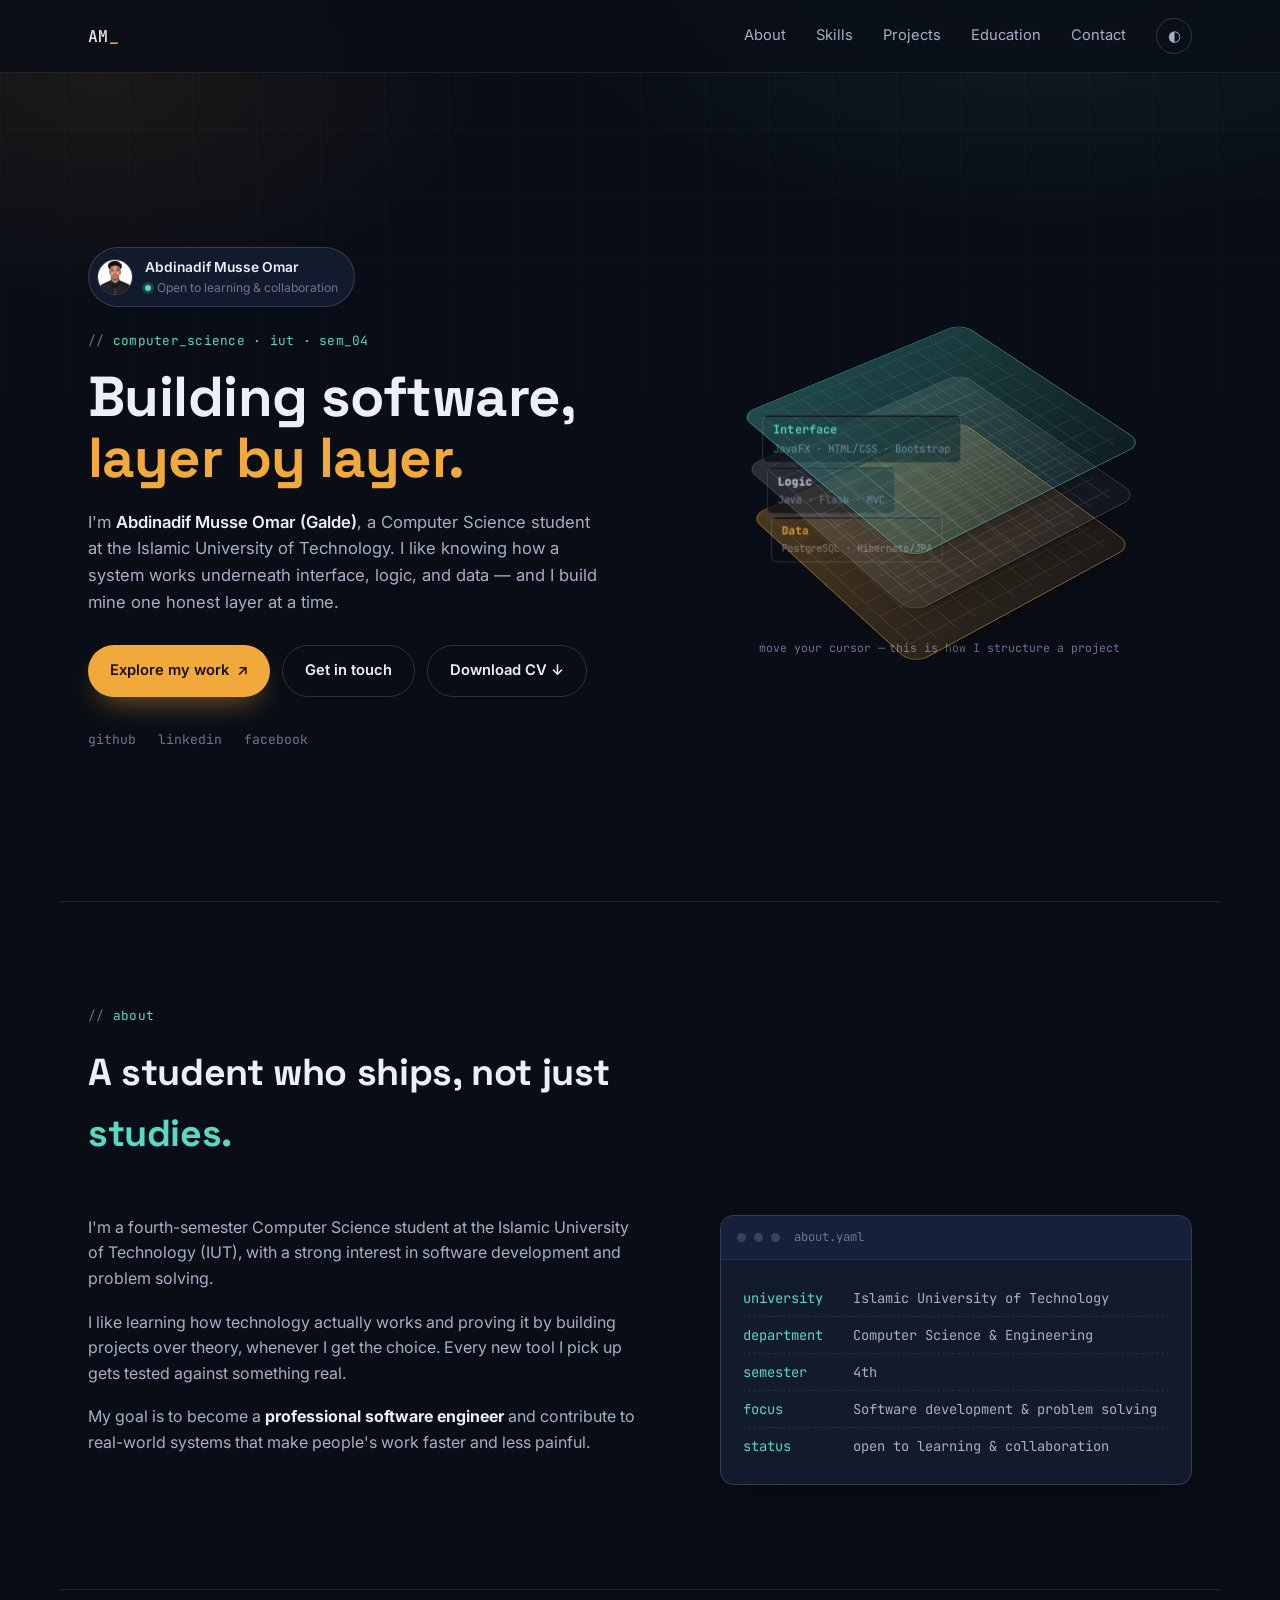
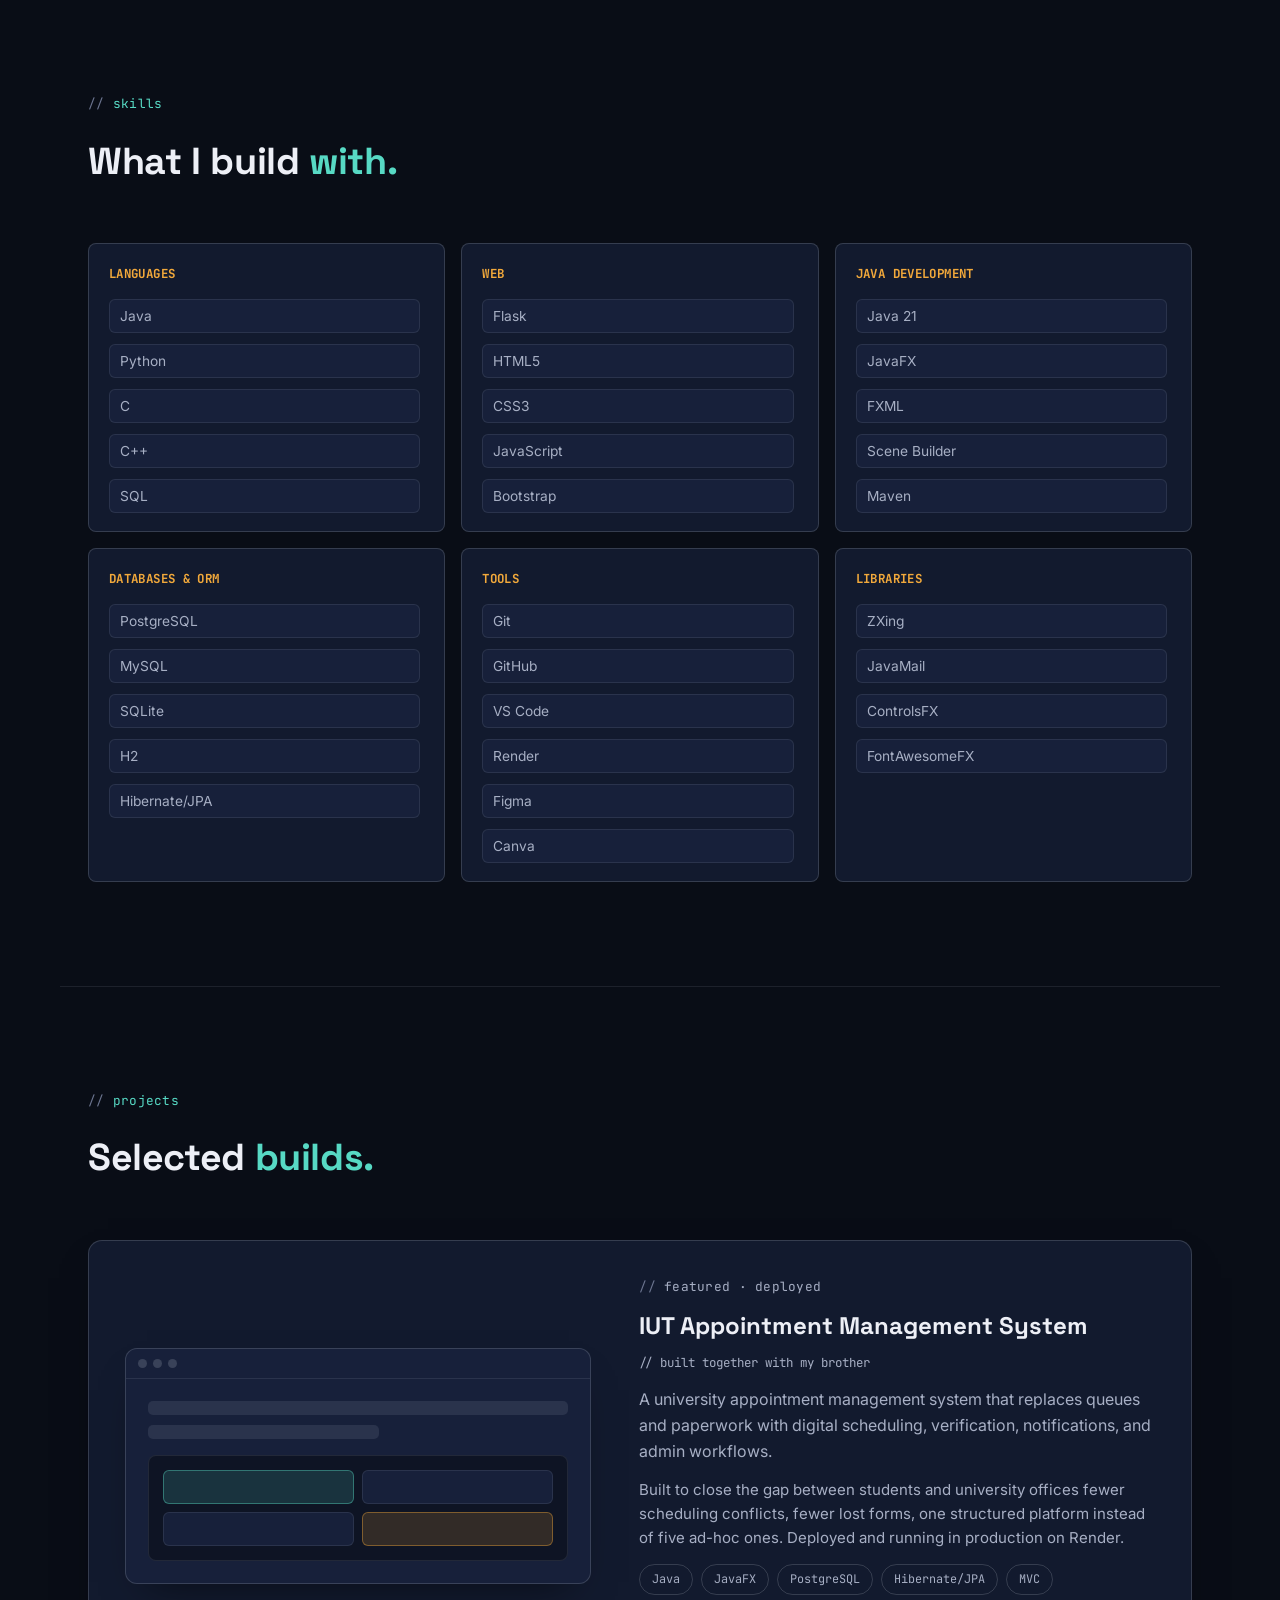
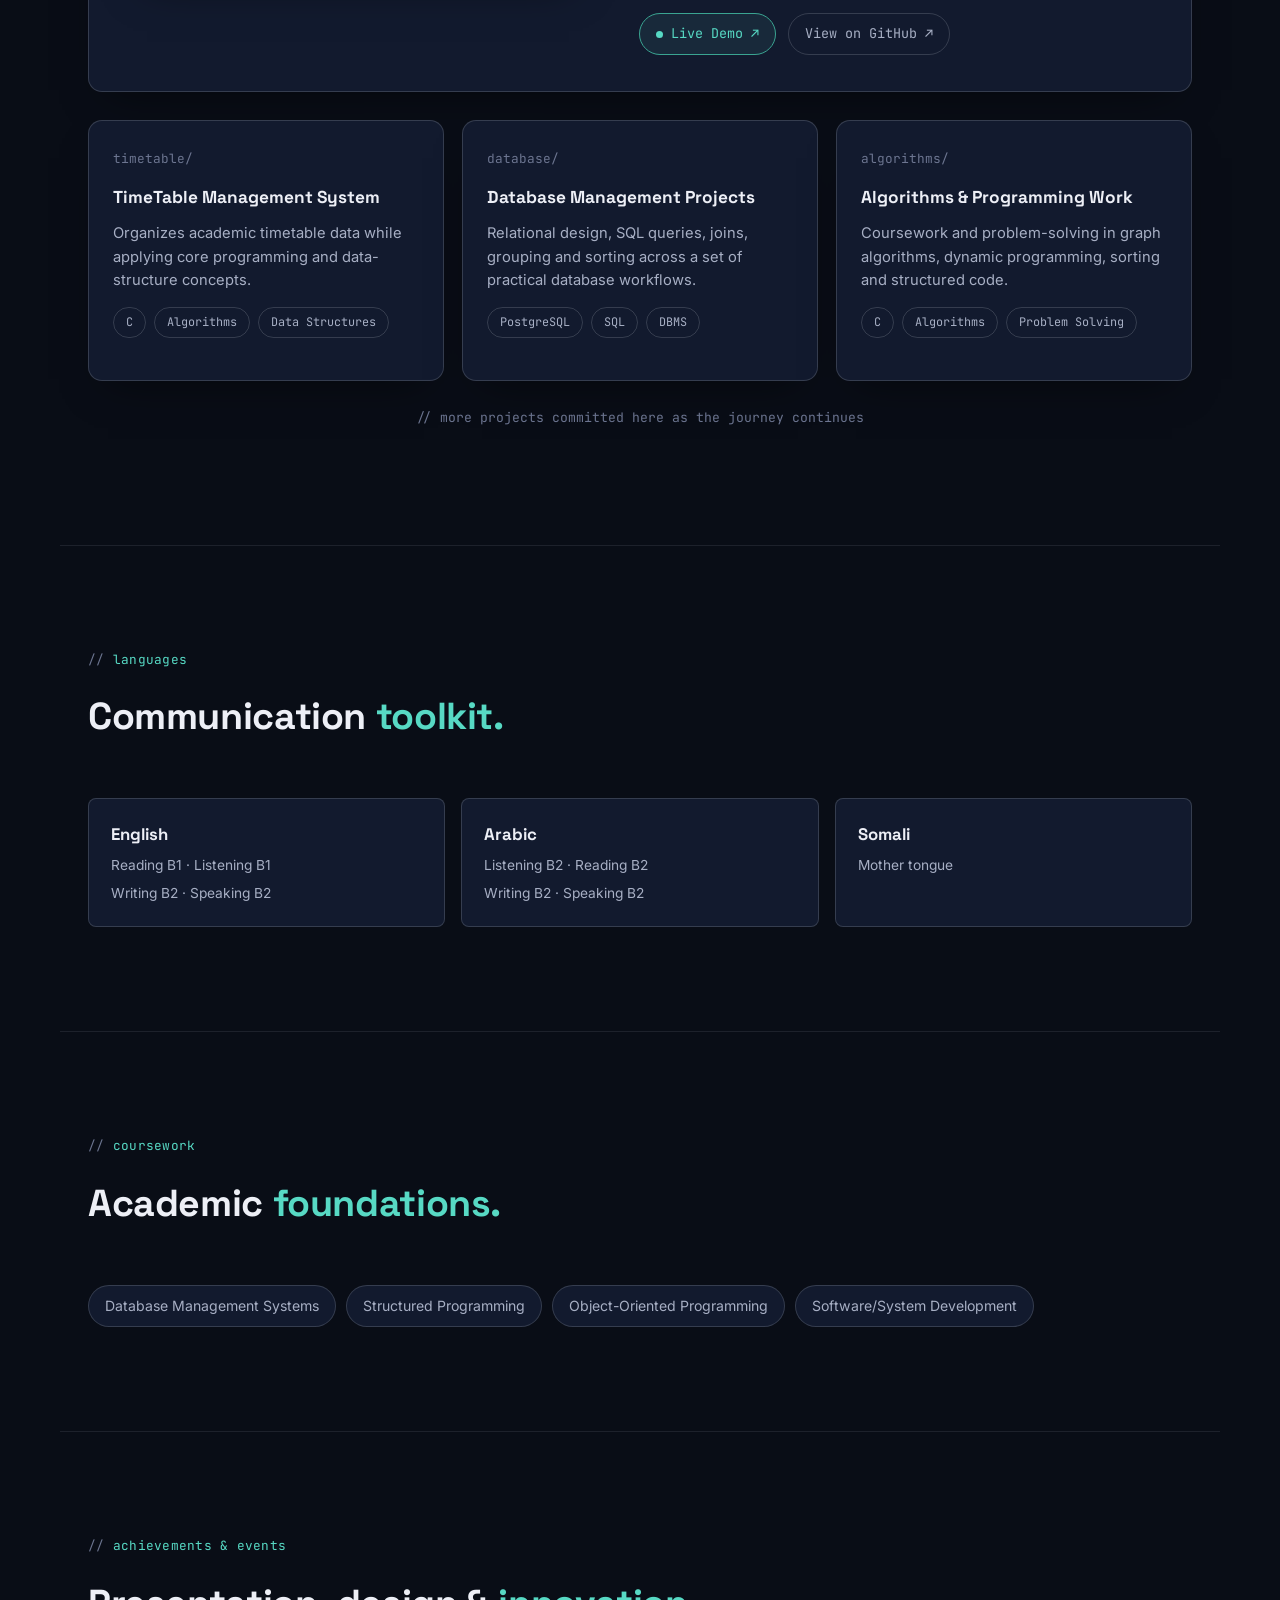
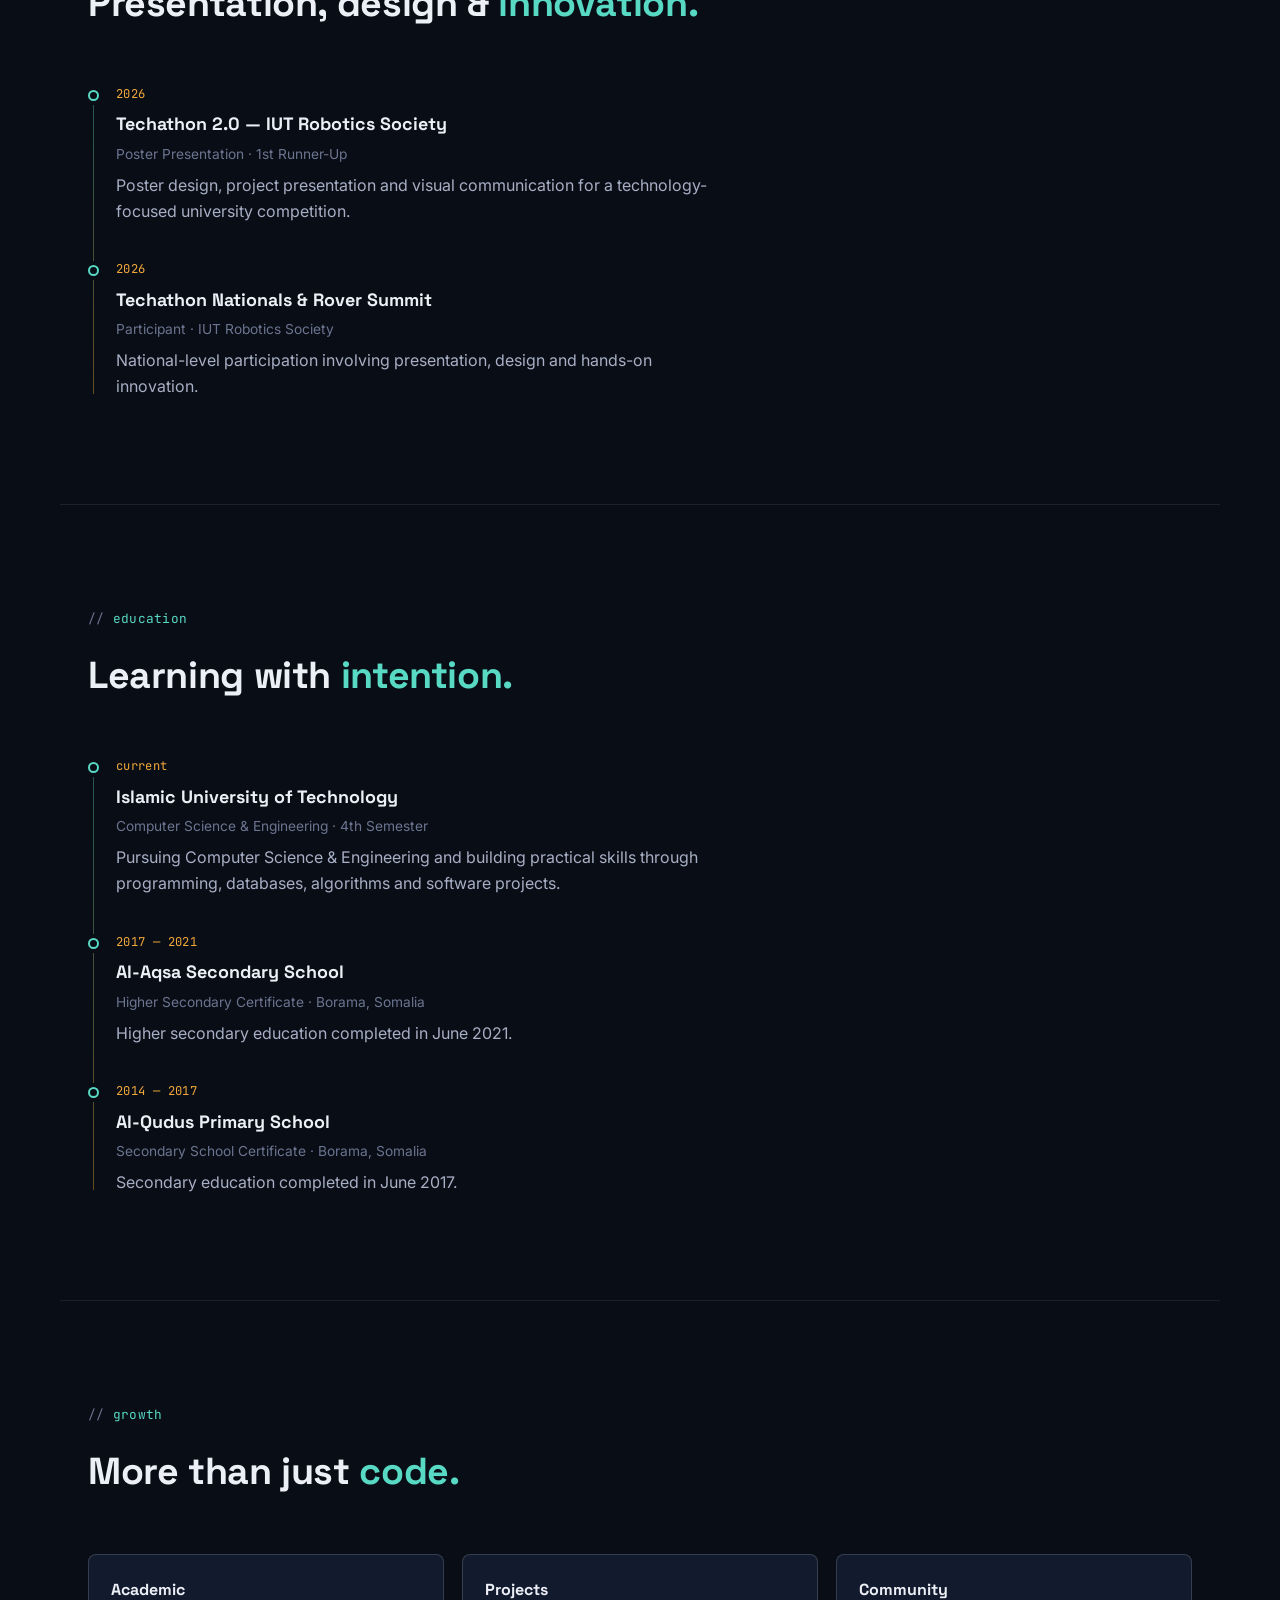
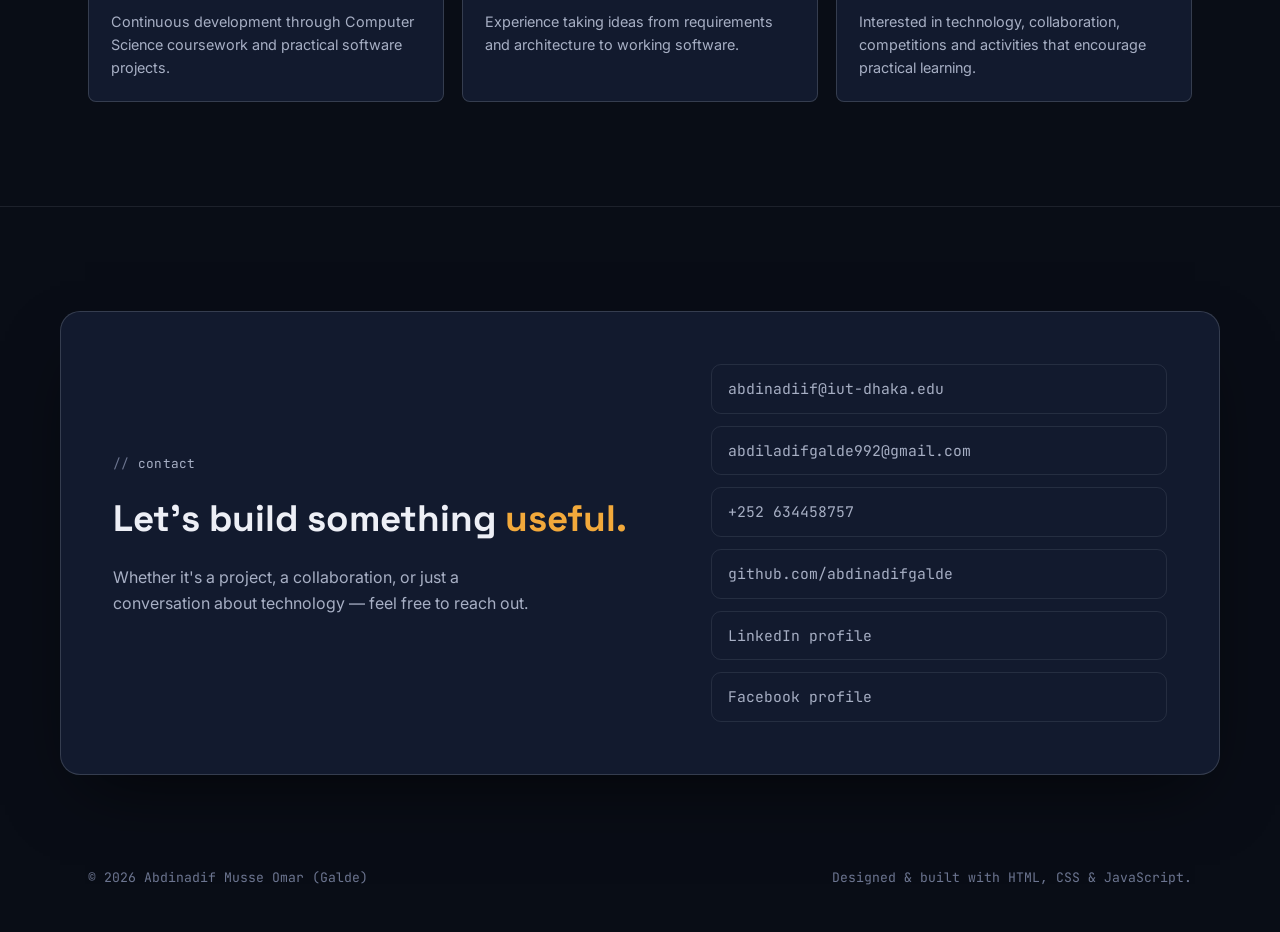
==== commit 5bdb4ff5: "Update index.html" ====
--- a/index.html
+++ b/index.html
@@ -50,7 +50,7 @@
         <h1>Building software, <span>layer by layer.</span></h1>
         <p class="hero-text">
           I'm <strong>Abdinadif Musse Omar (Galde)</strong>, a Computer Science student at the
-          Islamic University of Technology. I like knowing how a system works underneath —
+          Islamic University of Technology. I like knowing how a system works underneath 
           interface, logic, and data — and I build mine one honest layer at a time.
         </p>
         <div class="hero-actions">
@@ -98,7 +98,7 @@
             (IUT), with a strong interest in software development and problem solving.
           </p>
           <p>
-            I like learning how technology actually works and proving it by building — projects
+            I like learning how technology actually works and proving it by building  projects
             over theory, whenever I get the choice. Every new tool I pick up gets tested against
             something real.
           </p>
@@ -161,7 +161,7 @@
             digital scheduling, verification, notifications, and admin workflows.
           </p>
           <p class="project-detail">
-            Built to close the gap between students and university offices — fewer scheduling
+            Built to close the gap between students and university offices fewer scheduling
             conflicts, fewer lost forms, one structured platform instead of five ad-hoc ones.
             Deployed and running in production on Render.
           </p>
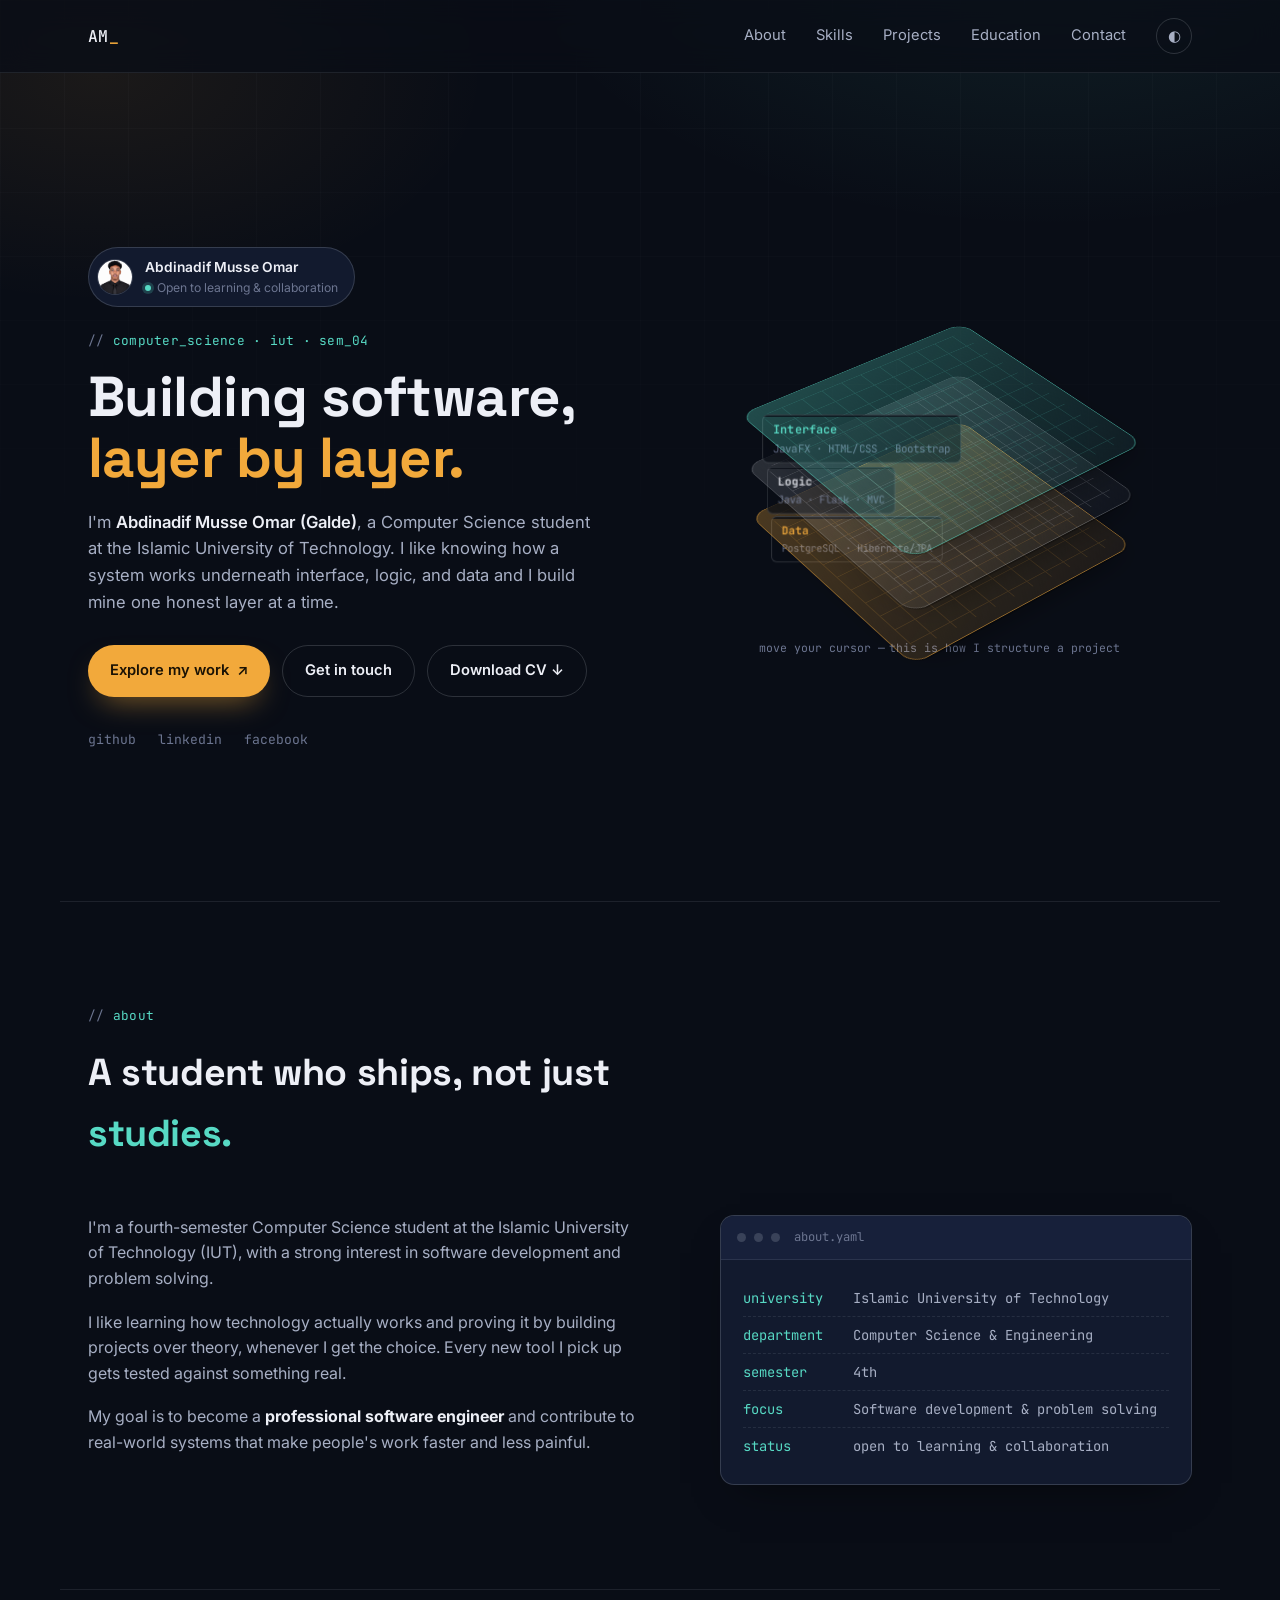
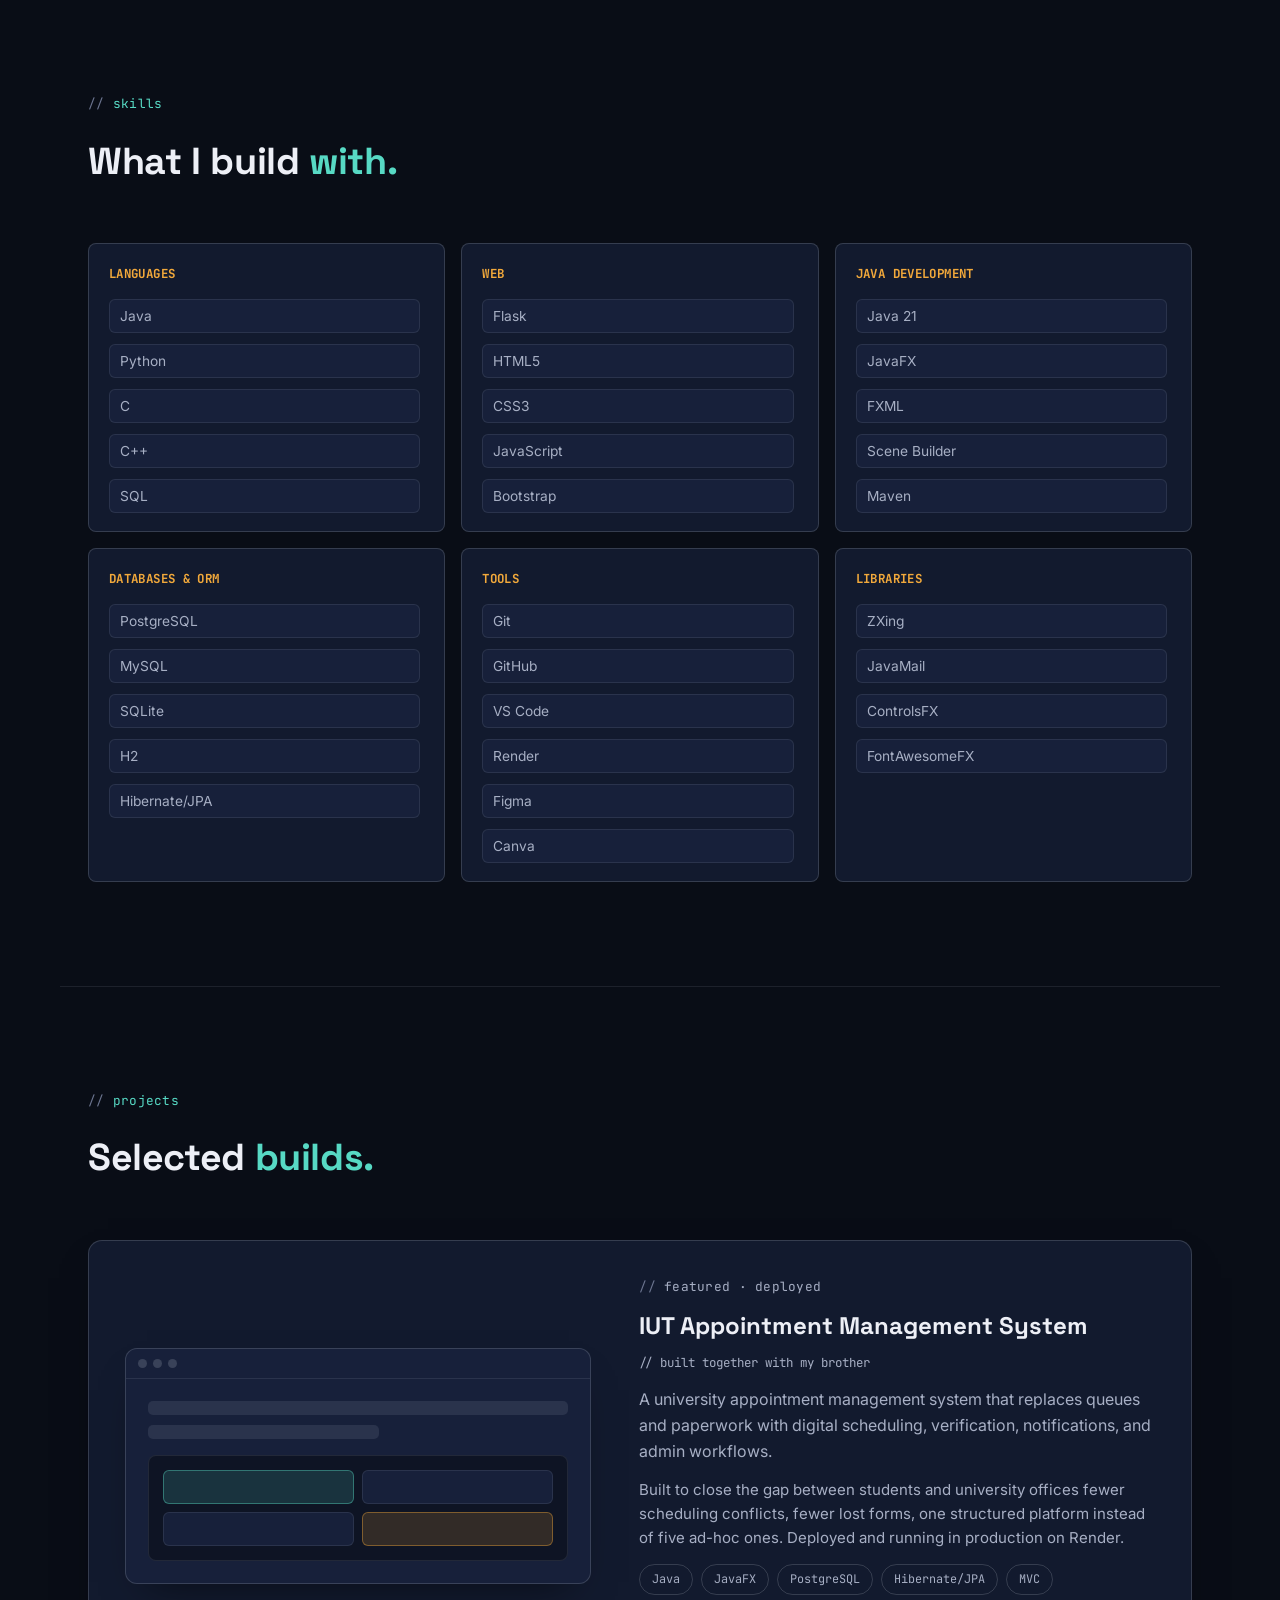
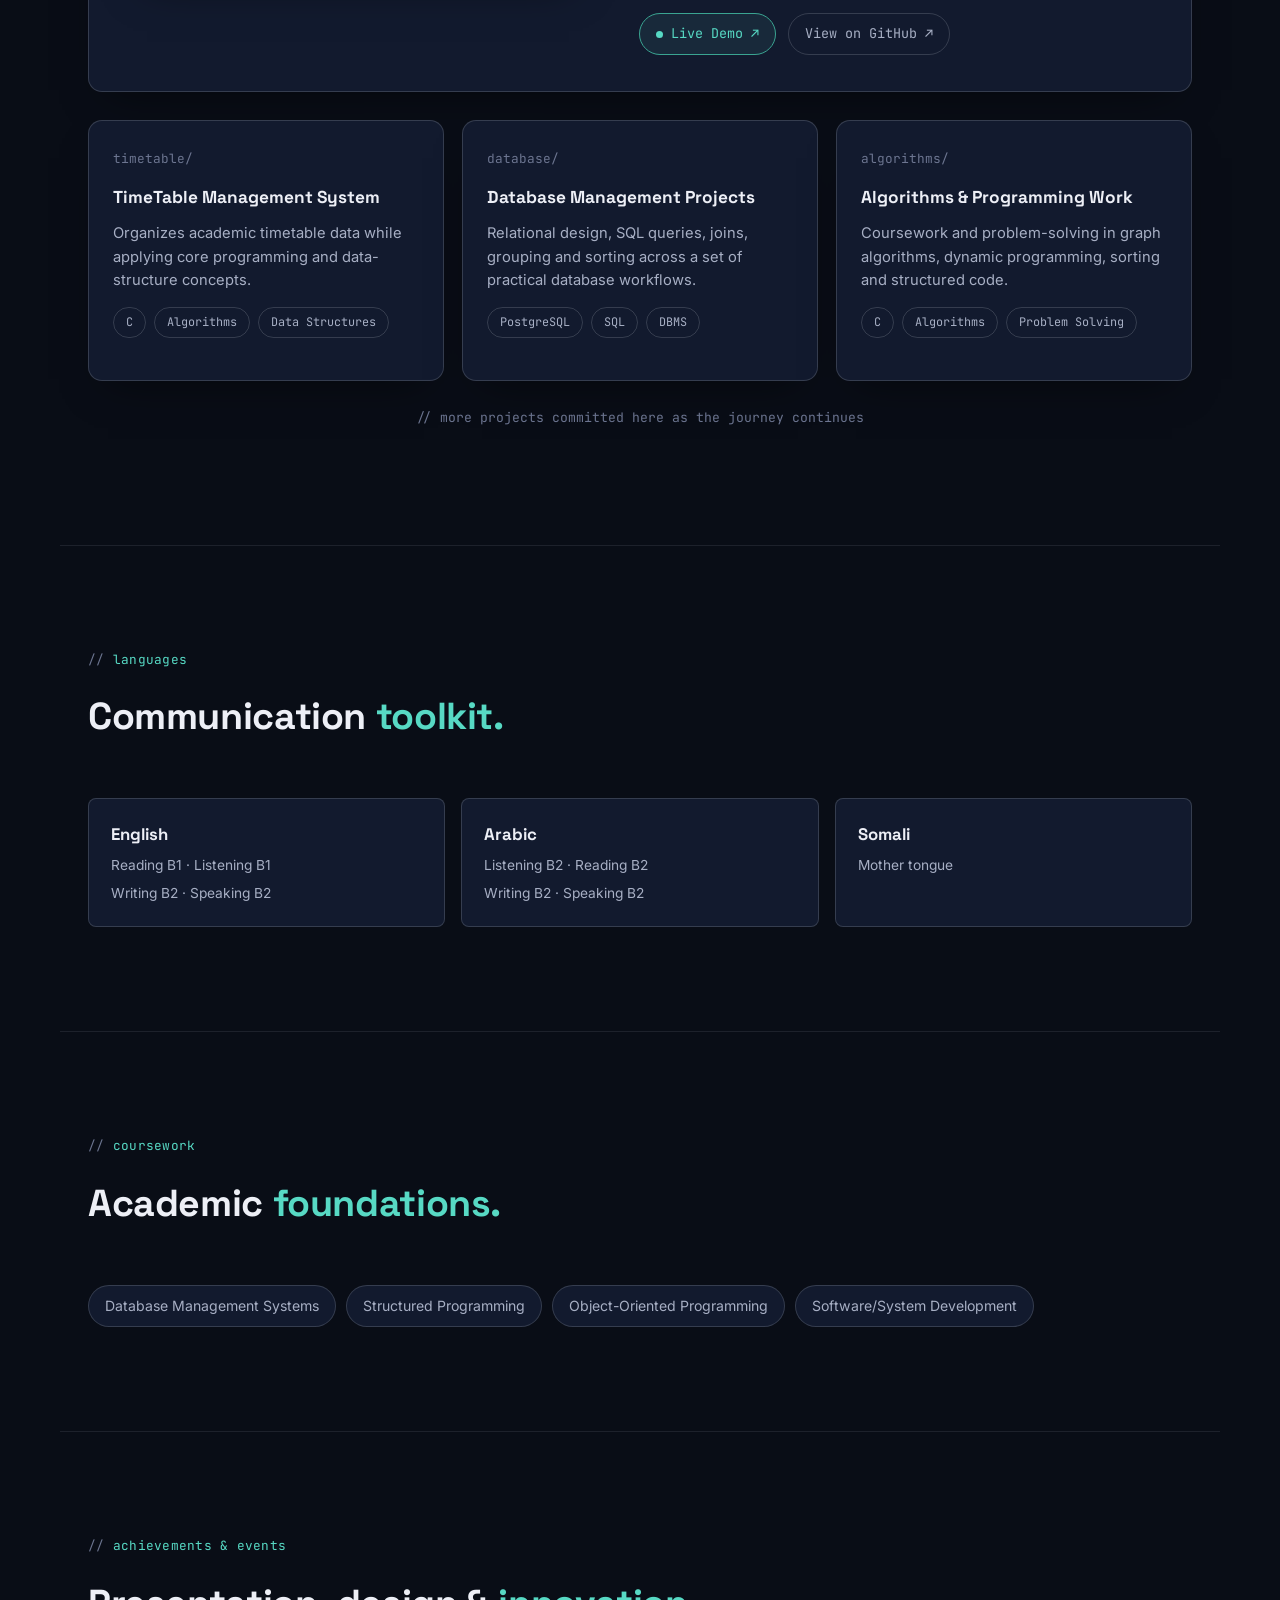
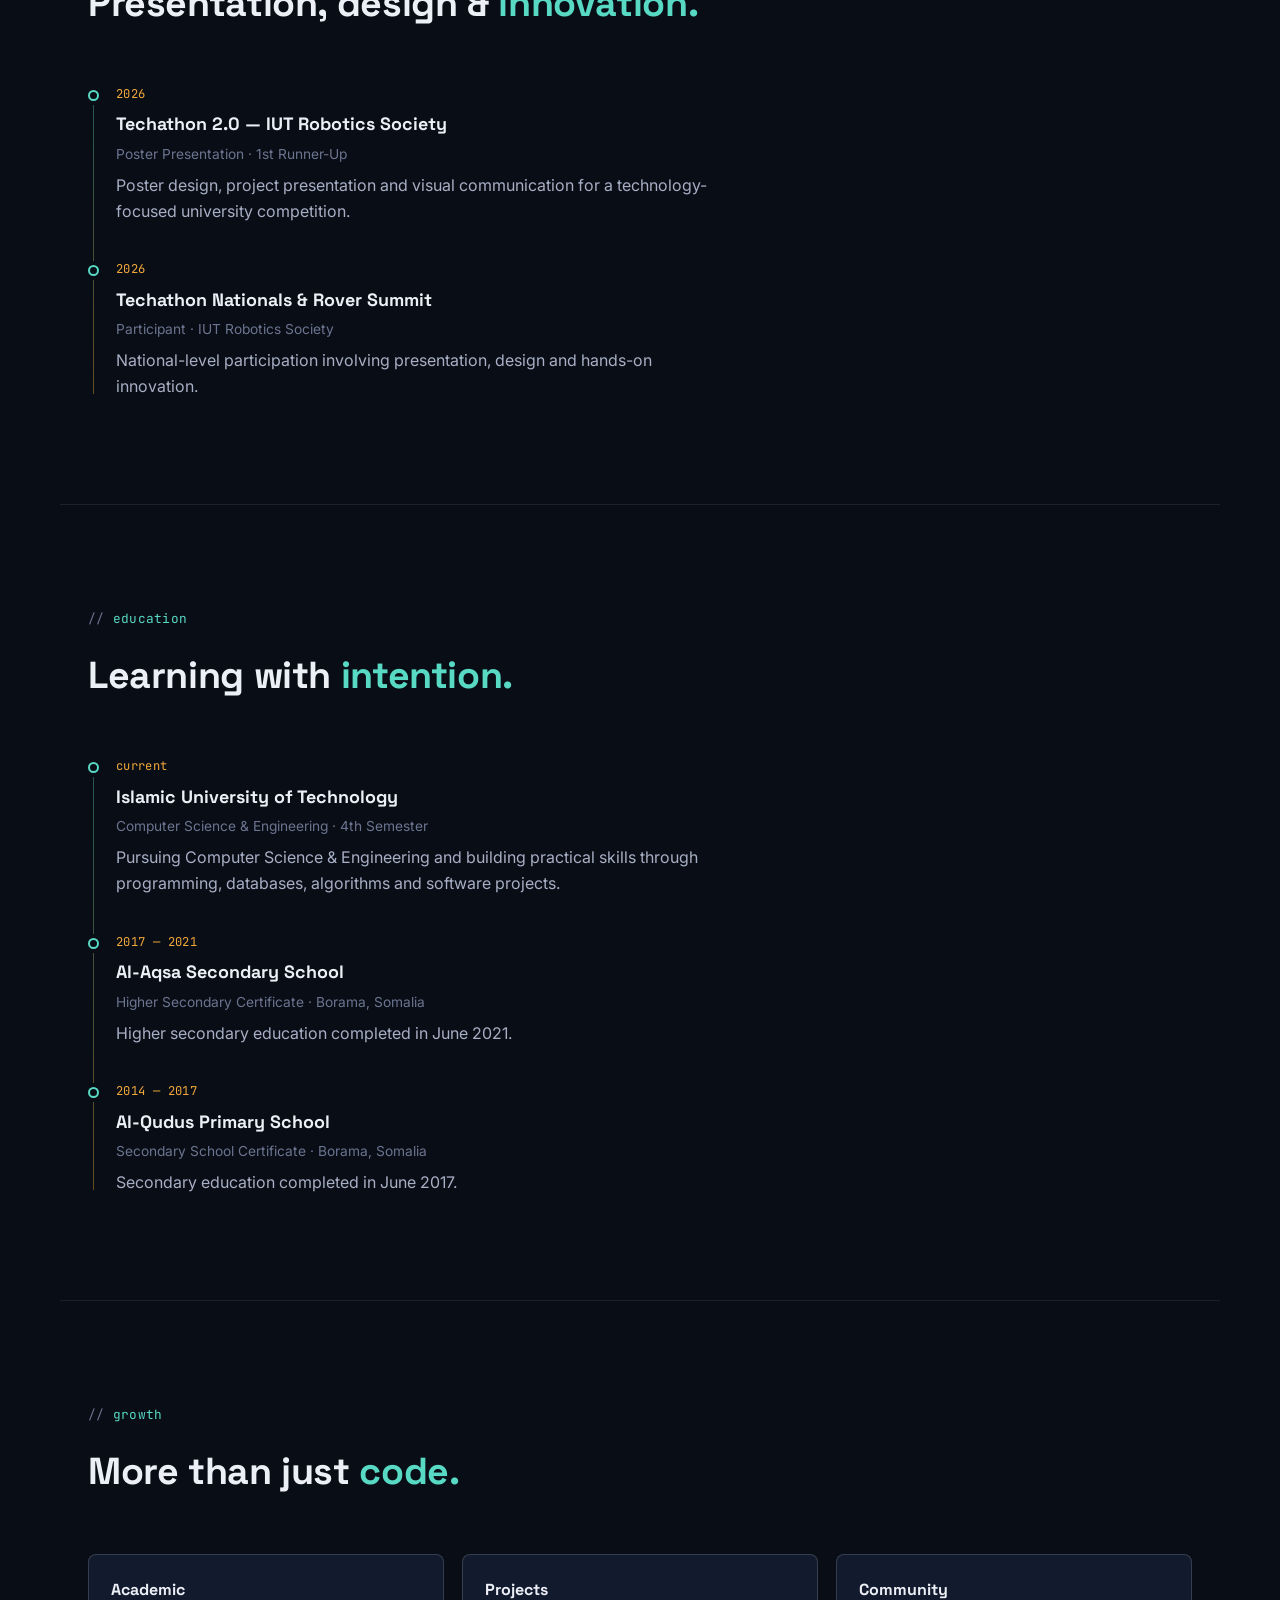
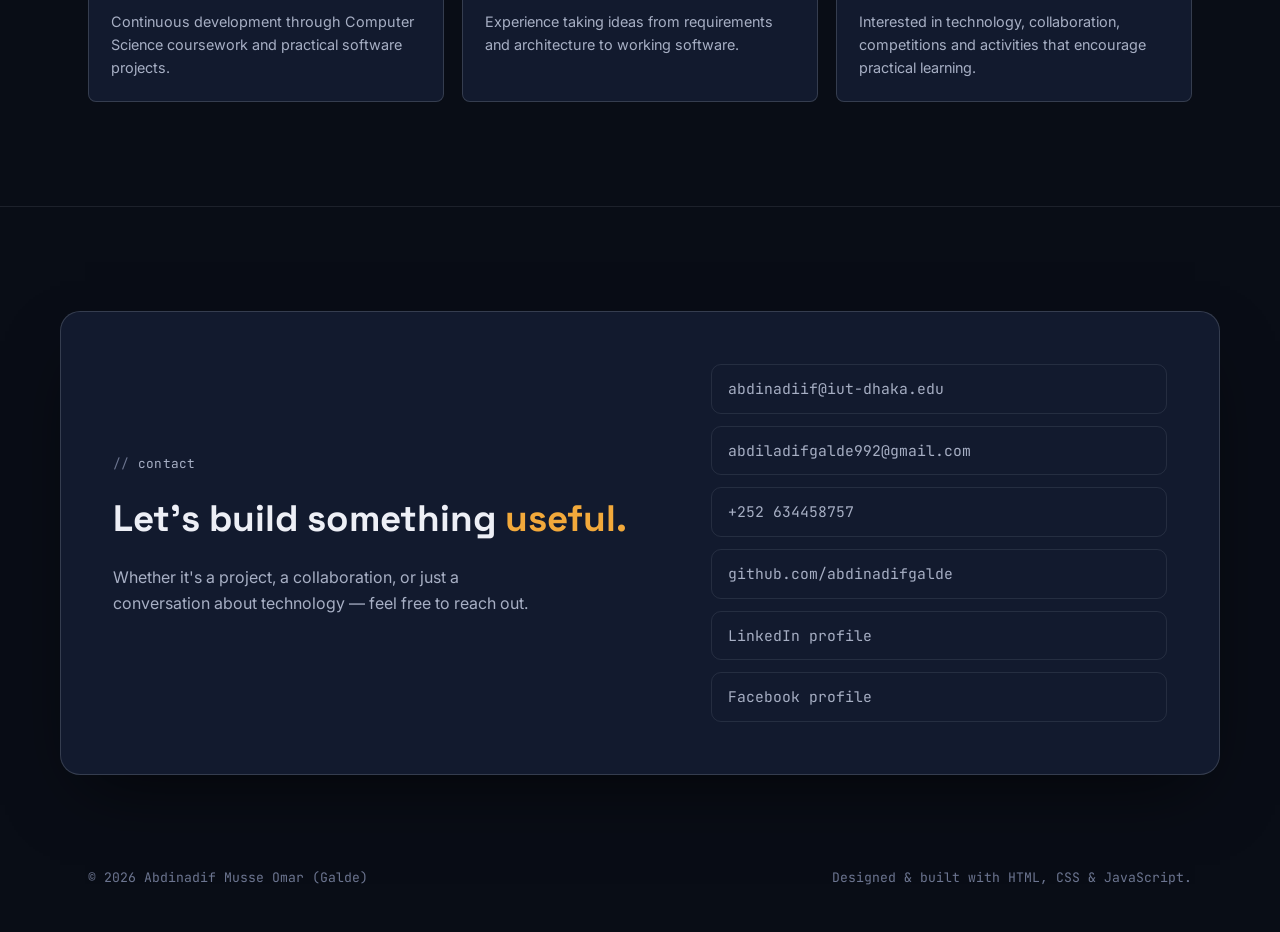
==== commit 7bd096c6: "Update index.html" ====
--- a/index.html
+++ b/index.html
@@ -51,7 +51,7 @@
         <p class="hero-text">
           I'm <strong>Abdinadif Musse Omar (Galde)</strong>, a Computer Science student at the
           Islamic University of Technology. I like knowing how a system works underneath 
-          interface, logic, and data — and I build mine one honest layer at a time.
+          interface, logic, and data and I build mine one honest layer at a time.
         </p>
         <div class="hero-actions">
           <a class="btn primary" href="#projects">Explore my work <span>↗</span></a>
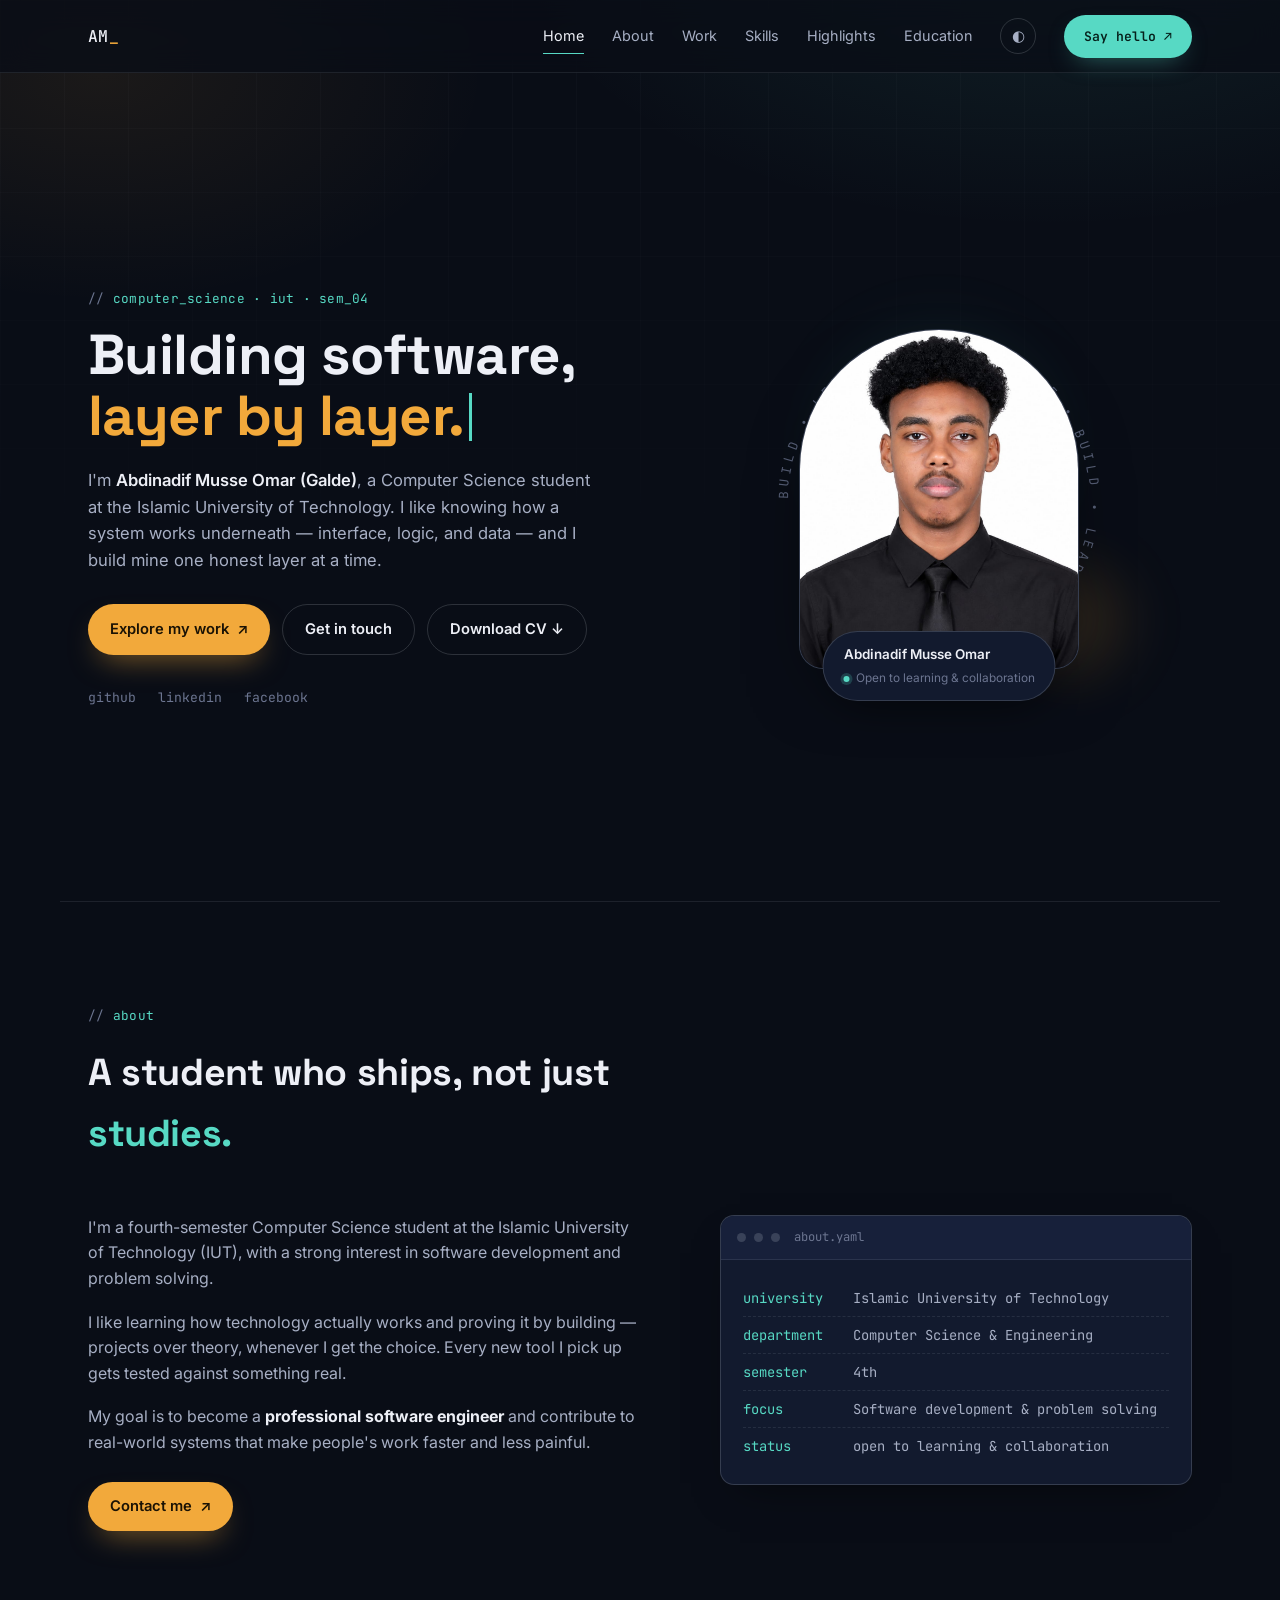
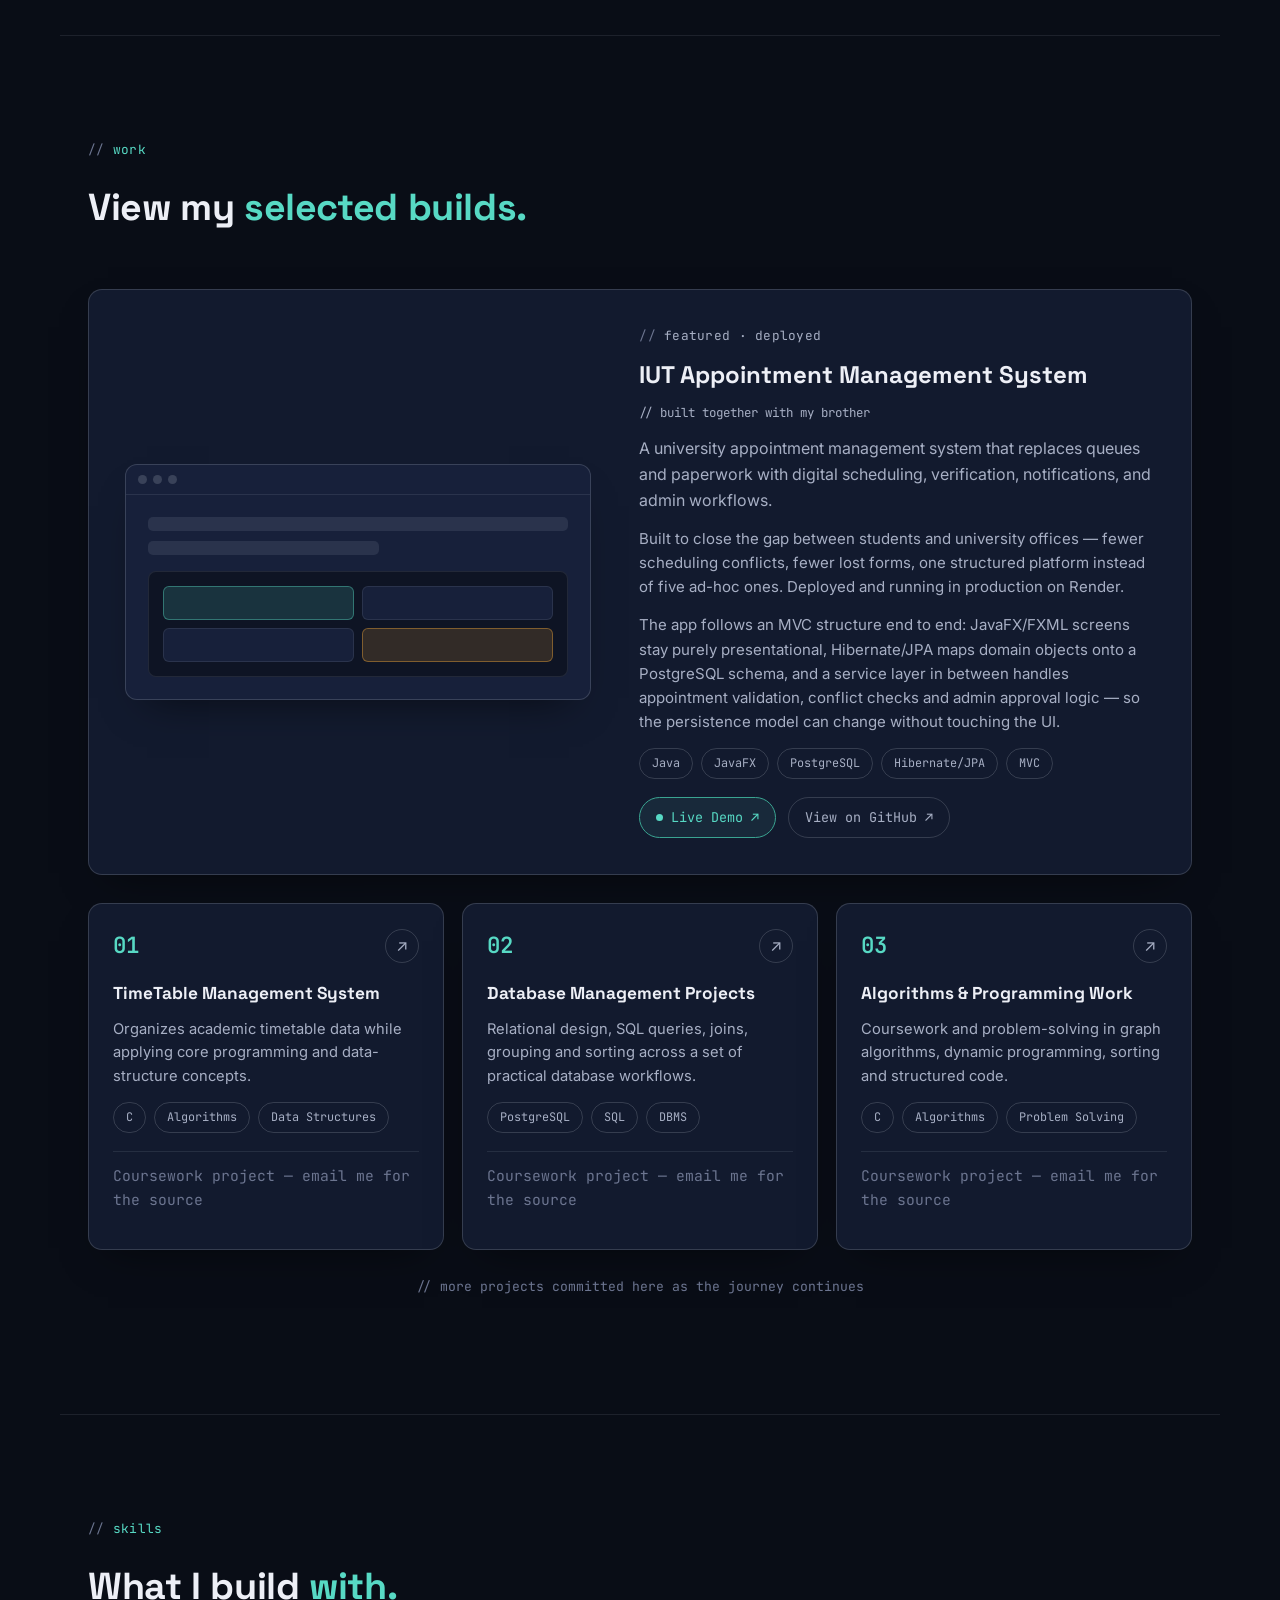
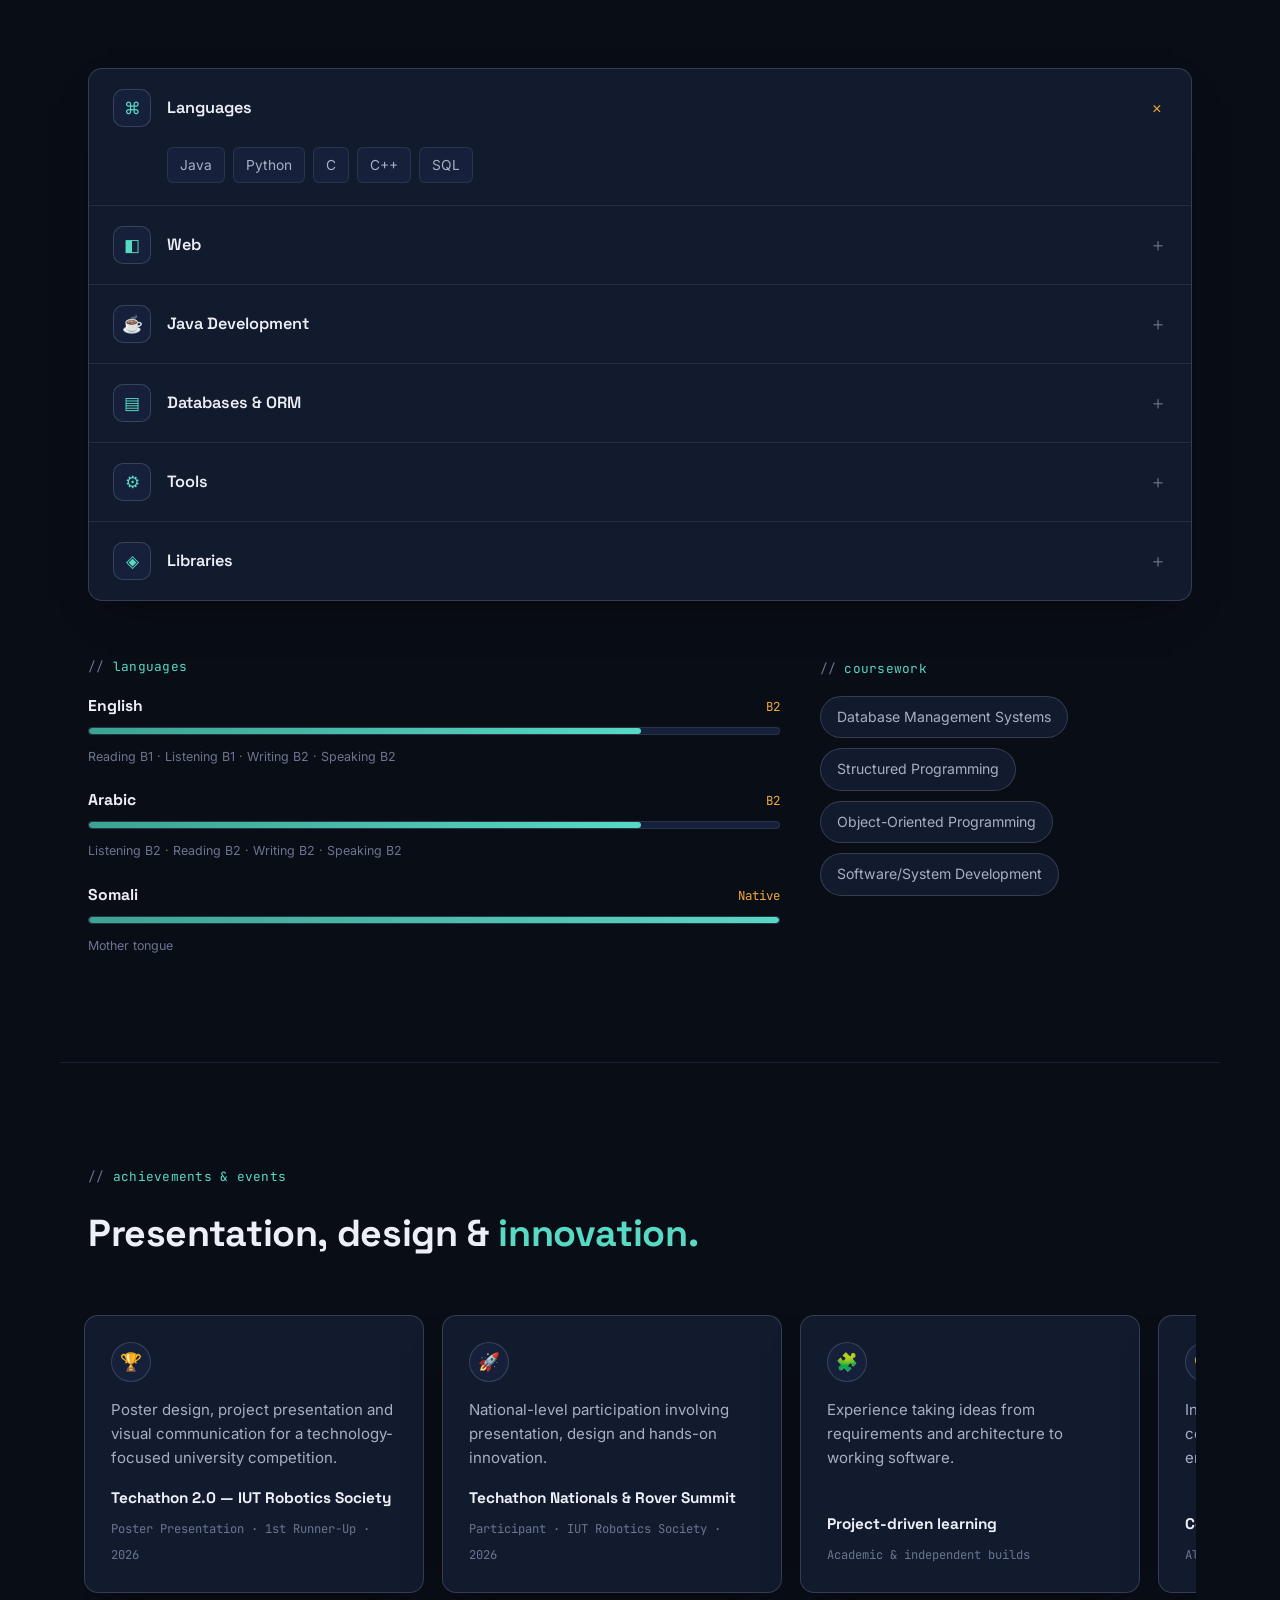
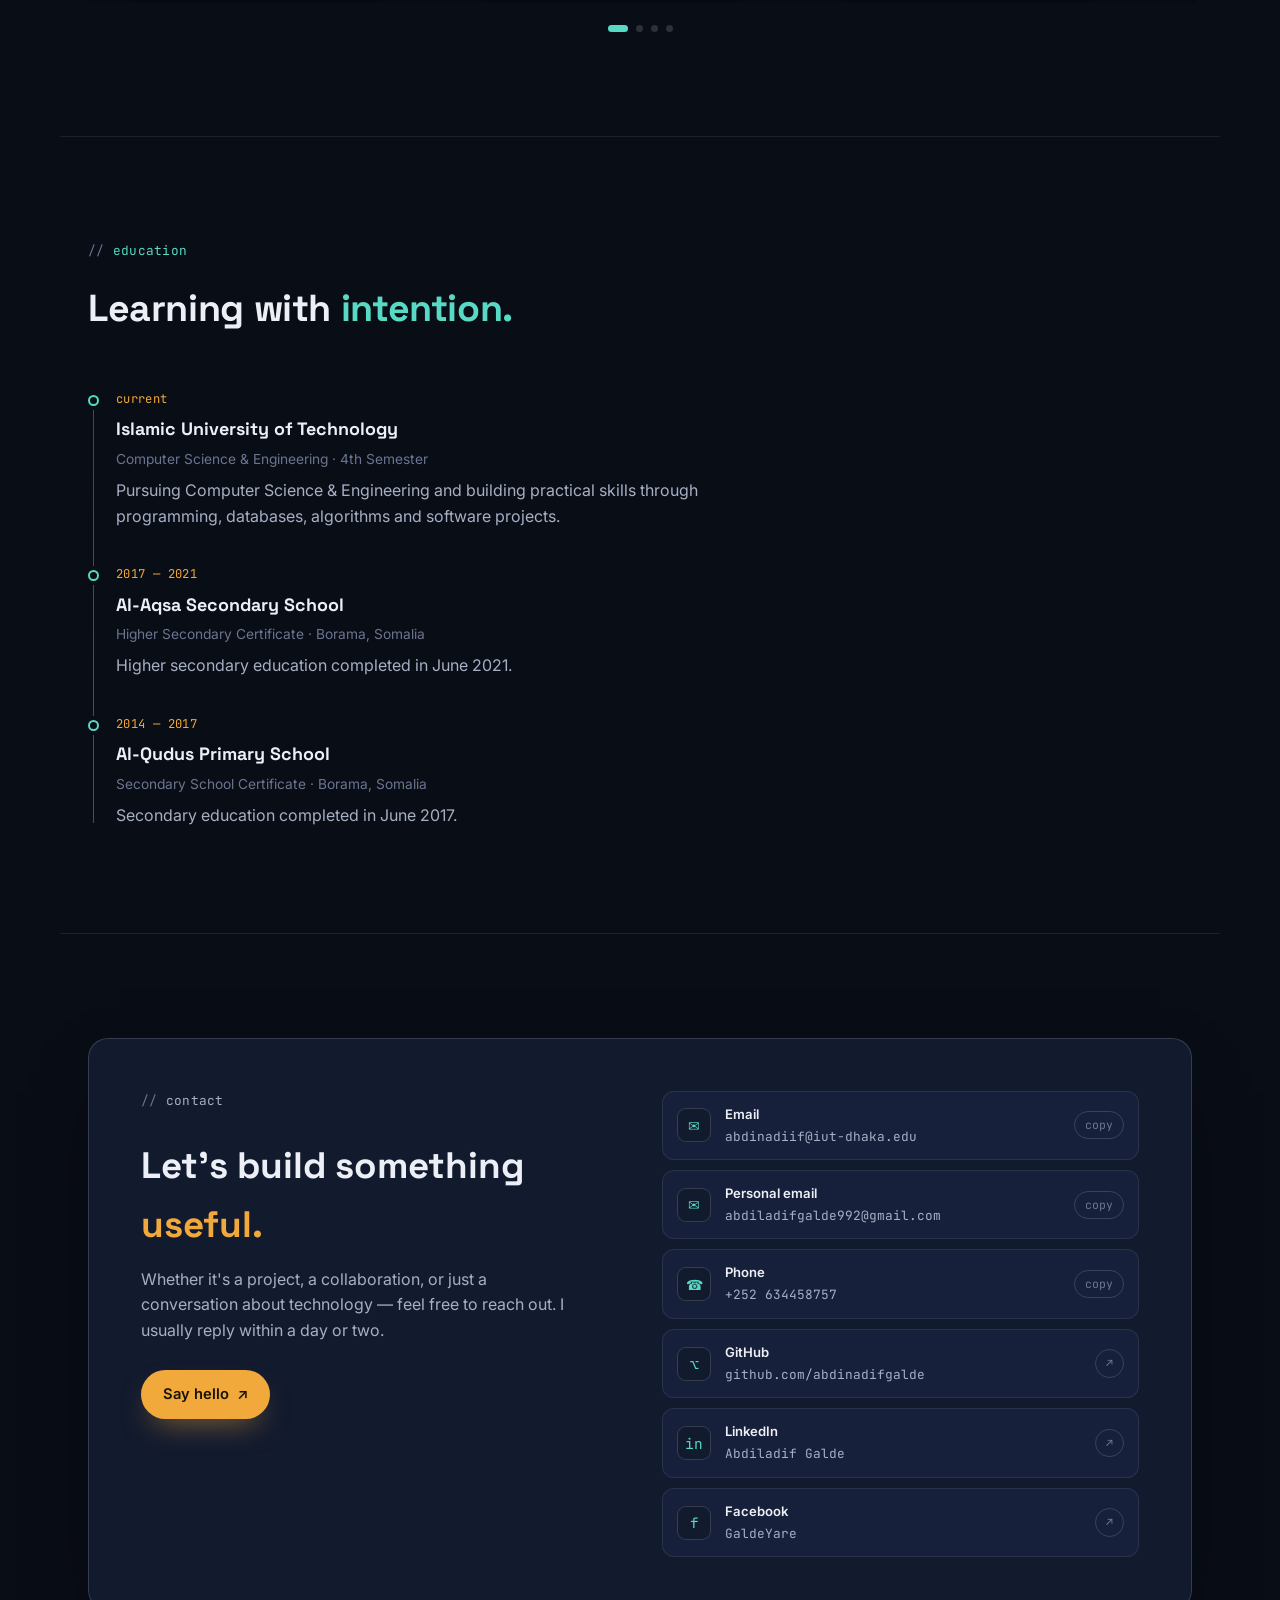
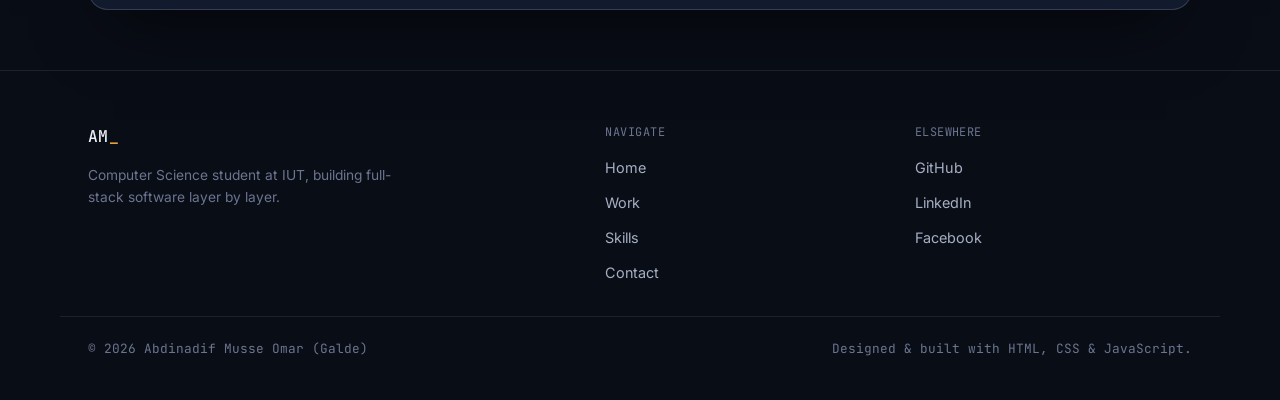
==== commit a47a776c: "Add files via upload" ====
--- a/index.html
+++ b/index.html
@@ -13,6 +13,7 @@
   <meta name="twitter:title" content="Abdinadif Musse Omar — Computer Science Student">
   <meta name="twitter:description" content="Projects, skills and education of a Computer Science student who builds full-stack software layer by layer.">
   <title>Abdinadif Musse Omar | Computer Science Student</title>
+  <link rel="icon" type="image/svg+xml" href="assets/favicon.svg">
   <link rel="preconnect" href="https://fonts.googleapis.com">
   <link rel="preconnect" href="https://fonts.gstatic.com" crossorigin>
   <link href="https://fonts.googleapis.com/css2?family=Space+Grotesk:wght@500;600;700&family=JetBrains+Mono:wght@400;500&family=Inter:wght@400;500;600;700&display=swap" rel="stylesheet">
@@ -21,40 +22,39 @@
 <body>
   <div class="bg-field" aria-hidden="true"></div>
 
-  <header class="site-header">
+  <!--==================== HEADER & NAV ====================-->
+  <header class="site-header" id="siteHeader">
     <nav class="nav container" aria-label="Primary navigation">
       <a class="brand" href="#home" aria-label="Home">AM<span class="cursor">_</span></a>
-      <button class="menu-toggle" aria-label="Open menu" aria-expanded="false">☰</button>
-      <div class="nav-links">
-        <a href="#about">About</a>
-        <a href="#skills">Skills</a>
-        <a href="#projects">Projects</a>
-        <a href="#education">Education</a>
-        <a href="#contact">Contact</a>
+
+      <button class="menu-toggle" id="menuToggle" aria-label="Open menu" aria-expanded="false">☰</button>
+
+      <div class="nav-links" id="navLinks">
+        <a href="#home" data-nav>Home</a>
+        <a href="#about" data-nav>About</a>
+        <a href="#work" data-nav>Work</a>
+        <a href="#skills" data-nav>Skills</a>
+        <a href="#highlights" data-nav>Highlights</a>
+        <a href="#education" data-nav>Education</a>
         <button class="theme-toggle" aria-label="Toggle color theme">◐</button>
+        <a href="#contact" class="nav-contact">Say hello<span>↗</span></a>
       </div>
     </nav>
   </header>
 
   <main>
+    <!--==================== HOME / HERO ====================-->
     <section id="home" class="hero container">
       <div class="hero-copy reveal">
-        <div class="id-chip">
-          <img src="assets/images/profile.jpg" alt="Portrait of Abdinadif Musse Omar (Galde)">
-          <div>
-            <strong>Abdinadif Musse Omar</strong>
-            <span><i></i>Open to learning & collaboration</span>
-          </div>
-        </div>
         <p class="eyebrow">computer_science · iut · sem_04</p>
-        <h1>Building software, <span>layer by layer.</span></h1>
+        <h1>Building software, <span id="typedWord">layer by layer.</span></h1>
         <p class="hero-text">
           I'm <strong>Abdinadif Musse Omar (Galde)</strong>, a Computer Science student at the
-          Islamic University of Technology. I like knowing how a system works underneath 
-          interface, logic, and data and I build mine one honest layer at a time.
+          Islamic University of Technology. I like knowing how a system works underneath —
+          interface, logic, and data — and I build mine one honest layer at a time.
         </p>
         <div class="hero-actions">
-          <a class="btn primary" href="#projects">Explore my work <span>↗</span></a>
+          <a class="btn primary" href="#work">Explore my work <span>↗</span></a>
           <a class="btn secondary" href="#contact">Get in touch</a>
           <a class="btn secondary" href="assets/cv.pdf" download>Download CV ↓</a>
         </div>
@@ -65,27 +65,30 @@
         </div>
       </div>
 
-      <div class="stack-stage reveal">
-        <div class="stack-scale">
-          <div class="stack-3d" id="stack3d">
-            <div class="stack-layer layer-ui">
-              <div class="slab"></div>
-              <div class="layer-tag"><b>Interface</b><small>JavaFX · HTML/CSS · Bootstrap</small></div>
-            </div>
-            <div class="stack-layer layer-logic">
-              <div class="slab"></div>
-              <div class="layer-tag"><b>Logic</b><small>Java · Flask · MVC</small></div>
-            </div>
-            <div class="stack-layer layer-data">
-              <div class="slab"></div>
-              <div class="layer-tag"><b>Data</b><small>PostgreSQL · Hibernate/JPA</small></div>
-            </div>
-          </div>
-        </div>
-        <div class="stack-caption"><span class="hover-only">move your cursor —</span> this is how I structure a project</div>
-      </div>
-    </section>
-
+      <div class="hero-visual reveal">
+        <span class="blob-big" aria-hidden="true"></span>
+        <span class="blob-small" aria-hidden="true"></span>
+        <div class="orbit-badge" aria-hidden="true">
+          <svg viewBox="0 0 320 320" class="orbit-ring">
+            <defs>
+              <path id="orbitPath" d="M 160,160 m -142,0 a 142,142 0 1,1 284,0 a 142,142 0 1,1 -284,0"></path>
+            </defs>
+            <text font-family="JetBrains Mono, monospace" font-size="12" letter-spacing="4" fill="var(--text-faint)">
+              <textPath href="#orbitPath">BUILD • LEARN • SHIP • ITERATE • BUILD • LEARN • SHIP • ITERATE •</textPath>
+            </text>
+          </svg>
+        </div>
+        <div class="hero-photo-frame">
+          <img src="assets/images/profile.jpg" alt="Portrait of Abdinadif Musse Omar (Galde)">
+        </div>
+        <div class="hero-badge">
+          <strong>Abdinadif Musse Omar</strong>
+          <span><i></i>Open to learning &amp; collaboration</span>
+        </div>
+      </div>
+    </section>
+
+    <!--==================== ABOUT ====================-->
     <section id="about" class="section container">
       <div class="section-heading reveal">
         <p class="eyebrow">about</p>
@@ -98,7 +101,7 @@
             (IUT), with a strong interest in software development and problem solving.
           </p>
           <p>
-            I like learning how technology actually works and proving it by building  projects
+            I like learning how technology actually works and proving it by building — projects
             over theory, whenever I get the choice. Every new tool I pick up gets tested against
             something real.
           </p>
@@ -106,43 +109,30 @@
             My goal is to become a <strong>professional software engineer</strong> and contribute
             to real-world systems that make people's work faster and less painful.
           </p>
+          <a class="btn primary about-cta" href="#contact">Contact me <span>↗</span></a>
         </div>
         <div class="file-card reveal">
           <div class="file-bar"><i></i><i></i><i></i><span>about.yaml</span></div>
           <div class="file-body">
             <div><span class="k">university</span><span class="v">Islamic University of Technology</span></div>
-            <div><span class="k">department</span><span class="v">Computer Science & Engineering</span></div>
+            <div><span class="k">department</span><span class="v">Computer Science &amp; Engineering</span></div>
             <div><span class="k">semester</span><span class="v">4th</span></div>
-            <div><span class="k">focus</span><span class="v">Software development & problem solving</span></div>
-            <div><span class="k">status</span><span class="v">open to learning & collaboration</span></div>
-          </div>
-        </div>
-      </div>
-    </section>
-
-    <section id="skills" class="section container">
+            <div><span class="k">focus</span><span class="v">Software development &amp; problem solving</span></div>
+            <div><span class="k">status</span><span class="v">open to learning &amp; collaboration</span></div>
+          </div>
+        </div>
+      </div>
+    </section>
+
+    <!--==================== WORK / PROJECTS ====================-->
+    <section id="work" class="section container">
       <div class="section-heading reveal">
-        <p class="eyebrow">skills</p>
-        <h2>What I build <span>with.</span></h2>
-      </div>
-      <div class="skills-grid reveal">
-        <div class="skill-card"><b>Languages</b><span>Java</span><span>Python</span><span>C</span><span>C++</span><span>SQL</span></div>
-        <div class="skill-card"><b>Web</b><span>Flask</span><span>HTML5</span><span>CSS3</span><span>JavaScript</span><span>Bootstrap</span></div>
-        <div class="skill-card"><b>Java Development</b><span>Java 21</span><span>JavaFX</span><span>FXML</span><span>Scene Builder</span><span>Maven</span></div>
-        <div class="skill-card"><b>Databases & ORM</b><span>PostgreSQL</span><span>MySQL</span><span>SQLite</span><span>H2</span><span>Hibernate/JPA</span></div>
-        <div class="skill-card"><b>Tools</b><span>Git</span><span>GitHub</span><span>VS Code</span><span>Render</span><span>Figma</span><span>Canva</span></div>
-        <div class="skill-card"><b>Libraries</b><span>ZXing</span><span>JavaMail</span><span>ControlsFX</span><span>FontAwesomeFX</span></div>
-      </div>
-    </section>
-
-    <section id="projects" class="section container">
-      <div class="section-heading reveal">
-        <p class="eyebrow">projects</p>
-        <h2>Selected <span>builds.</span></h2>
-      </div>
-
-      <div class="project-feature reveal tilt" id="featureTilt">
-        <div class="tilt-inner">
+        <p class="eyebrow">work</p>
+        <h2>View my <span>selected builds.</span></h2>
+      </div>
+
+      <div class="project-feature reveal" id="featureTilt">
+        <div class="card-inner">
           <div class="mock-window">
             <div class="mock-bar"><i></i><i></i><i></i></div>
             <div class="mock-layers">
@@ -161,9 +151,15 @@
             digital scheduling, verification, notifications, and admin workflows.
           </p>
           <p class="project-detail">
-            Built to close the gap between students and university offices fewer scheduling
+            Built to close the gap between students and university offices — fewer scheduling
             conflicts, fewer lost forms, one structured platform instead of five ad-hoc ones.
             Deployed and running in production on Render.
+          </p>
+          <p class="project-detail">
+            The app follows an MVC structure end to end: JavaFX/FXML screens stay purely
+            presentational, Hibernate/JPA maps domain objects onto a PostgreSQL schema, and a
+            service layer in between handles appointment validation, conflict checks and admin
+            approval logic — so the persistence model can change without touching the UI.
           </p>
           <div class="tags"><span>Java</span><span>JavaFX</span><span>PostgreSQL</span><span>Hibernate/JPA</span><span>MVC</span></div>
           <div class="project-links">
@@ -173,98 +169,193 @@
         </div>
       </div>
 
-      <div class="project-grid">
-        <article class="project-card reveal tilt">
-          <div class="tilt-inner">
-            <span class="project-index">timetable/</span>
+      <div class="work-grid">
+        <a class="work-card reveal" href="mailto:abdiladifgalde992@gmail.com?subject=Source%20request%3A%20TimeTable%20Management%20System" aria-label="Email to request source for TimeTable Management System">
+          <div class="card-inner">
+            <div class="work-card-top">
+              <span class="work-number">01</span>
+              <span class="work-arrow">↗</span>
+            </div>
             <h3>TimeTable Management System</h3>
             <p>Organizes academic timetable data while applying core programming and data-structure concepts.</p>
             <div class="tags"><span>C</span><span>Algorithms</span><span>Data Structures</span></div>
-          </div>
-        </article>
-        <article class="project-card reveal tilt">
-          <div class="tilt-inner">
-            <span class="project-index">database/</span>
+            <p class="work-card-note">Coursework project — email me for the source</p>
+          </div>
+        </a>
+        <a class="work-card reveal" href="mailto:abdiladifgalde992@gmail.com?subject=Source%20request%3A%20Database%20Management%20Projects" aria-label="Email to request source for Database Management Projects">
+          <div class="card-inner">
+            <div class="work-card-top">
+              <span class="work-number">02</span>
+              <span class="work-arrow">↗</span>
+            </div>
             <h3>Database Management Projects</h3>
             <p>Relational design, SQL queries, joins, grouping and sorting across a set of practical database workflows.</p>
             <div class="tags"><span>PostgreSQL</span><span>SQL</span><span>DBMS</span></div>
-          </div>
-        </article>
-        <article class="project-card reveal tilt">
-          <div class="tilt-inner">
-            <span class="project-index">algorithms/</span>
-            <h3>Algorithms & Programming Work</h3>
+            <p class="work-card-note">Coursework project — email me for the source</p>
+          </div>
+        </a>
+        <a class="work-card reveal" href="mailto:abdiladifgalde992@gmail.com?subject=Source%20request%3A%20Algorithms%20%26%20Programming%20Work" aria-label="Email to request source for Algorithms and Programming Work">
+          <div class="card-inner">
+            <div class="work-card-top">
+              <span class="work-number">03</span>
+              <span class="work-arrow">↗</span>
+            </div>
+            <h3>Algorithms &amp; Programming Work</h3>
             <p>Coursework and problem-solving in graph algorithms, dynamic programming, sorting and structured code.</p>
             <div class="tags"><span>C</span><span>Algorithms</span><span>Problem Solving</span></div>
-          </div>
-        </article>
+            <p class="work-card-note">Coursework project — email me for the source</p>
+          </div>
+        </a>
       </div>
       <p class="future-note reveal">// more projects committed here as the journey continues</p>
     </section>
 
-    <section id="languages" class="section container">
+    <!--==================== SKILLS (SERVICES-STYLE ACCORDION) ====================-->
+    <section id="skills" class="section container">
       <div class="section-heading reveal">
-        <p class="eyebrow">languages</p>
-        <h2>Communication <span>toolkit.</span></h2>
-      </div>
-      <div class="language-grid reveal">
-        <div class="language-card">
-          <strong>English</strong>
-          <span>Reading B1 · Listening B1</span>
-          <span>Writing B2 · Speaking B2</span>
-        </div>
-        <div class="language-card">
-          <strong>Arabic</strong>
-          <span>Listening B2 · Reading B2</span>
-          <span>Writing B2 · Speaking B2</span>
-        </div>
-        <div class="language-card">
-          <strong>Somali</strong>
-          <span>Mother tongue</span>
-        </div>
-      </div>
-    </section>
-
-    <section id="coursework" class="section container">
+        <p class="eyebrow">skills</p>
+        <h2>What I build <span>with.</span></h2>
+      </div>
+      <div class="skills-accordion reveal" id="skillsAccordion">
+        <div class="skill-item open">
+          <button class="skill-item-head">
+            <span class="skill-icon">⌘</span>
+            <span class="skill-item-name">Languages</span>
+            <span class="skill-item-plus">＋</span>
+          </button>
+          <div class="skill-item-body">
+            <span>Java</span><span>Python</span><span>C</span><span>C++</span><span>SQL</span>
+          </div>
+        </div>
+        <div class="skill-item">
+          <button class="skill-item-head">
+            <span class="skill-icon">◧</span>
+            <span class="skill-item-name">Web</span>
+            <span class="skill-item-plus">＋</span>
+          </button>
+          <div class="skill-item-body">
+            <span>Flask</span><span>HTML5</span><span>CSS3</span><span>JavaScript</span><span>Bootstrap</span>
+          </div>
+        </div>
+        <div class="skill-item">
+          <button class="skill-item-head">
+            <span class="skill-icon">☕</span>
+            <span class="skill-item-name">Java Development</span>
+            <span class="skill-item-plus">＋</span>
+          </button>
+          <div class="skill-item-body">
+            <span>Java 21</span><span>JavaFX</span><span>FXML</span><span>Scene Builder</span><span>Maven</span>
+          </div>
+        </div>
+        <div class="skill-item">
+          <button class="skill-item-head">
+            <span class="skill-icon">▤</span>
+            <span class="skill-item-name">Databases &amp; ORM</span>
+            <span class="skill-item-plus">＋</span>
+          </button>
+          <div class="skill-item-body">
+            <span>PostgreSQL</span><span>MySQL</span><span>SQLite</span><span>H2</span><span>Hibernate/JPA</span>
+          </div>
+        </div>
+        <div class="skill-item">
+          <button class="skill-item-head">
+            <span class="skill-icon">⚙</span>
+            <span class="skill-item-name">Tools</span>
+            <span class="skill-item-plus">＋</span>
+          </button>
+          <div class="skill-item-body">
+            <span>Git</span><span>GitHub</span><span>VS Code</span><span>Render</span><span>Figma</span><span>Canva</span>
+          </div>
+        </div>
+        <div class="skill-item">
+          <button class="skill-item-head">
+            <span class="skill-icon">◈</span>
+            <span class="skill-item-name">Libraries</span>
+            <span class="skill-item-plus">＋</span>
+          </button>
+          <div class="skill-item-body">
+            <span>ZXing</span><span>JavaMail</span><span>ControlsFX</span><span>FontAwesomeFX</span>
+          </div>
+        </div>
+      </div>
+
+      <div class="skills-lower">
+        <div class="language-panel reveal">
+          <p class="eyebrow">languages</p>
+          <div class="language-bars">
+            <div class="language-bar">
+              <div class="language-bar-head"><strong>English</strong><span>B2</span></div>
+              <div class="bar-track"><div class="bar-fill" style="--bar-level:80%"></div></div>
+              <span class="bar-note">Reading B1 · Listening B1 · Writing B2 · Speaking B2</span>
+            </div>
+            <div class="language-bar">
+              <div class="language-bar-head"><strong>Arabic</strong><span>B2</span></div>
+              <div class="bar-track"><div class="bar-fill" style="--bar-level:80%"></div></div>
+              <span class="bar-note">Listening B2 · Reading B2 · Writing B2 · Speaking B2</span>
+            </div>
+            <div class="language-bar">
+              <div class="language-bar-head"><strong>Somali</strong><span>Native</span></div>
+              <div class="bar-track"><div class="bar-fill" style="--bar-level:100%"></div></div>
+              <span class="bar-note">Mother tongue</span>
+            </div>
+          </div>
+        </div>
+        <div class="coursework-panel reveal">
+          <p class="eyebrow">coursework</p>
+          <div class="tag-list">
+            <span>Database Management Systems</span>
+            <span>Structured Programming</span>
+            <span>Object-Oriented Programming</span>
+            <span>Software/System Development</span>
+          </div>
+        </div>
+      </div>
+    </section>
+
+    <!--==================== HIGHLIGHTS (TESTIMONIAL-STYLE CAROUSEL) ====================-->
+    <section id="highlights" class="section container">
       <div class="section-heading reveal">
-        <p class="eyebrow">coursework</p>
-        <h2>Academic <span>foundations.</span></h2>
-      </div>
-      <div class="tag-list reveal">
-        <span>Database Management Systems</span>
-        <span>Structured Programming</span>
-        <span>Object-Oriented Programming</span>
-        <span>Software/System Development</span>
-      </div>
-    </section>
-
-    <section id="achievements" class="section container">
-      <div class="section-heading reveal">
-        <p class="eyebrow">achievements & events</p>
-        <h2>Presentation, design & <span>innovation.</span></h2>
-      </div>
-      <div class="timeline">
-        <article class="timeline-item reveal">
-          <div class="timeline-dot"></div>
-          <div class="timeline-date">2026</div>
-          <div>
-            <h3>Techathon 2.0 — IUT Robotics Society</h3>
-            <p class="muted">Poster Presentation · 1st Runner-Up</p>
-            <p>Poster design, project presentation and visual communication for a technology-focused university competition.</p>
-          </div>
-        </article>
-        <article class="timeline-item reveal">
-          <div class="timeline-dot"></div>
-          <div class="timeline-date">2026</div>
-          <div>
-            <h3>Techathon Nationals & Rover Summit</h3>
-            <p class="muted">Participant · IUT Robotics Society</p>
-            <p>National-level participation involving presentation, design and hands-on innovation.</p>
-          </div>
-        </article>
-      </div>
-    </section>
-
+        <p class="eyebrow">achievements &amp; events</p>
+        <h2>Presentation, design &amp; <span>innovation.</span></h2>
+      </div>
+      <div class="highlight-track reveal" id="highlightTrack">
+        <article class="highlight-card">
+          <span class="highlight-badge">🏆</span>
+          <p class="highlight-quote">Poster design, project presentation and visual communication for a technology-focused university competition.</p>
+          <div class="highlight-meta">
+            <strong>Techathon 2.0 — IUT Robotics Society</strong>
+            <span>Poster Presentation · 1st Runner-Up · 2026</span>
+          </div>
+        </article>
+        <article class="highlight-card">
+          <span class="highlight-badge">🚀</span>
+          <p class="highlight-quote">National-level participation involving presentation, design and hands-on innovation.</p>
+          <div class="highlight-meta">
+            <strong>Techathon Nationals &amp; Rover Summit</strong>
+            <span>Participant · IUT Robotics Society · 2026</span>
+          </div>
+        </article>
+        <article class="highlight-card">
+          <span class="highlight-badge">🧩</span>
+          <p class="highlight-quote">Experience taking ideas from requirements and architecture to working software.</p>
+          <div class="highlight-meta">
+            <strong>Project-driven learning</strong>
+            <span>Academic &amp; independent builds</span>
+          </div>
+        </article>
+        <article class="highlight-card">
+          <span class="highlight-badge">🤝</span>
+          <p class="highlight-quote">Interested in technology, collaboration, competitions and activities that encourage practical learning.</p>
+          <div class="highlight-meta">
+            <strong>Community &amp; collaboration</strong>
+            <span>Always open to build with others</span>
+          </div>
+        </article>
+      </div>
+      <div class="highlight-dots" id="highlightDots" aria-hidden="true"></div>
+    </section>
+
+    <!--==================== EDUCATION ====================-->
     <section id="education" class="section container">
       <div class="section-heading reveal">
         <p class="eyebrow">education</p>
@@ -276,8 +367,8 @@
           <div class="timeline-date">current</div>
           <div>
             <h3>Islamic University of Technology</h3>
-            <p class="muted">Computer Science & Engineering · 4th Semester</p>
-            <p>Pursuing Computer Science & Engineering and building practical skills through programming, databases, algorithms and software projects.</p>
+            <p class="muted">Computer Science &amp; Engineering · 4th Semester</p>
+            <p>Pursuing Computer Science &amp; Engineering and building practical skills through programming, databases, algorithms and software projects.</p>
           </div>
         </article>
         <article class="timeline-item reveal">
@@ -301,41 +392,97 @@
       </div>
     </section>
 
-    <section id="growth" class="section container">
-      <div class="section-heading reveal">
-        <p class="eyebrow">growth</p>
-        <h2>More than just <span>code.</span></h2>
-      </div>
-      <div class="achievement-grid reveal">
-        <div><strong>Academic</strong><p>Continuous development through Computer Science coursework and practical software projects.</p></div>
-        <div><strong>Projects</strong><p>Experience taking ideas from requirements and architecture to working software.</p></div>
-        <div><strong>Community</strong><p>Interested in technology, collaboration, competitions and activities that encourage practical learning.</p></div>
-      </div>
-    </section>
-
-    <section id="contact" class="section contact-section">
-      <div class="container contact-box reveal">
-        <div>
+    <!--==================== CONTACT ====================-->
+    <section id="contact" class="section contact-section container">
+      <div class="contact-box reveal">
+        <div class="contact-intro">
           <p class="eyebrow">contact</p>
           <h2>Let's build something <span>useful.</span></h2>
-          <p>Whether it's a project, a collaboration, or just a conversation about technology — feel free to reach out.</p>
+          <p>Whether it's a project, a collaboration, or just a conversation about technology — feel free to reach out. I usually reply within a day or two.</p>
+          <a class="btn primary" href="mailto:abdinadiif@iut-dhaka.edu">Say hello <span>↗</span></a>
         </div>
         <div class="contact-links">
-          <a href="mailto:abdinadiif@iut-dhaka.edu">abdinadiif@iut-dhaka.edu</a>
-          <a href="mailto:abdiladifgalde992@gmail.com">abdiladifgalde992@gmail.com</a>
-          <a href="tel:+252634458757">+252 634458757</a>
-          <a href="https://github.com/abdinadifgalde" target="_blank" rel="noopener">github.com/abdinadifgalde</a>
-          <a href="https://www.linkedin.com/in/abdiladif-galde-18b3b5388/" target="_blank" rel="noopener">LinkedIn profile</a>
-          <a href="https://www.facebook.com/GaldeYare" target="_blank" rel="noopener">Facebook profile</a>
+          <button class="contact-link" data-copy="abdinadiif@iut-dhaka.edu">
+            <span class="contact-link-icon">✉</span>
+            <span class="contact-link-text">
+              <b>Email</b>
+              <em>abdinadiif@iut-dhaka.edu</em>
+            </span>
+            <span class="contact-link-action">copy</span>
+          </button>
+          <button class="contact-link" data-copy="abdiladifgalde992@gmail.com">
+            <span class="contact-link-icon">✉</span>
+            <span class="contact-link-text">
+              <b>Personal email</b>
+              <em>abdiladifgalde992@gmail.com</em>
+            </span>
+            <span class="contact-link-action">copy</span>
+          </button>
+          <button class="contact-link" data-copy="+252634458757">
+            <span class="contact-link-icon">☎</span>
+            <span class="contact-link-text">
+              <b>Phone</b>
+              <em>+252 634458757</em>
+            </span>
+            <span class="contact-link-action">copy</span>
+          </button>
+          <a class="contact-link" href="https://github.com/abdinadifgalde" target="_blank" rel="noopener">
+            <span class="contact-link-icon">⌥</span>
+            <span class="contact-link-text">
+              <b>GitHub</b>
+              <em>github.com/abdinadifgalde</em>
+            </span>
+            <span class="contact-link-action">↗</span>
+          </a>
+          <a class="contact-link" href="https://www.linkedin.com/in/abdiladif-galde-18b3b5388/" target="_blank" rel="noopener">
+            <span class="contact-link-icon">in</span>
+            <span class="contact-link-text">
+              <b>LinkedIn</b>
+              <em>Abdiladif Galde</em>
+            </span>
+            <span class="contact-link-action">↗</span>
+          </a>
+          <a class="contact-link" href="https://www.facebook.com/GaldeYare" target="_blank" rel="noopener">
+            <span class="contact-link-icon">f</span>
+            <span class="contact-link-text">
+              <b>Facebook</b>
+              <em>GaldeYare</em>
+            </span>
+            <span class="contact-link-action">↗</span>
+          </a>
         </div>
       </div>
     </section>
   </main>
 
-  <footer class="footer container">
-    <span>© <span id="year"></span> Abdinadif Musse Omar (Galde)</span>
-    <span>Designed & built with HTML, CSS & JavaScript.</span>
+  <!--==================== FOOTER ====================-->
+  <footer class="footer">
+    <div class="container footer-grid">
+      <div class="footer-brand">
+        <a class="brand" href="#home">AM<span class="cursor">_</span></a>
+        <p>Computer Science student at IUT, building full-stack software layer by layer.</p>
+      </div>
+      <div class="footer-col">
+        <span class="footer-col-title">Navigate</span>
+        <a href="#home">Home</a>
+        <a href="#work">Work</a>
+        <a href="#skills">Skills</a>
+        <a href="#contact">Contact</a>
+      </div>
+      <div class="footer-col">
+        <span class="footer-col-title">Elsewhere</span>
+        <a href="https://github.com/abdinadifgalde" target="_blank" rel="noopener">GitHub</a>
+        <a href="https://www.linkedin.com/in/abdiladif-galde-18b3b5388/" target="_blank" rel="noopener">LinkedIn</a>
+        <a href="https://www.facebook.com/GaldeYare" target="_blank" rel="noopener">Facebook</a>
+      </div>
+    </div>
+    <div class="container footer-bottom">
+      <span>© <span id="year"></span> Abdinadif Musse Omar (Galde)</span>
+      <span>Designed &amp; built with HTML, CSS &amp; JavaScript.</span>
+    </div>
   </footer>
+
+  <button class="scroll-up" id="scrollUp" aria-label="Scroll to top">↑</button>
 
   <script src="js/script.js"></script>
 </body>
--- a/css/style.css
+++ b/css/style.css
@@ -1,9 +1,10 @@
 /* =========================================================
    Abdinadif Musse Omar — Portfolio
-   Design language: layered software architecture, rendered in 3D.
-   Presentation (teal) / Logic (bone) / Data (amber) — the three
-   layers he actually builds with, made visible as the hero motif
-   and echoed as a tilt interaction throughout the page.
+   Palette & signature 3D layer stack preserved from the original
+   build (Presentation/teal · Logic/bone · Data/amber). Layout,
+   cards, nav and section rhythm redrawn in a Bianca-inspired
+   system: pill nav + CTA, numbered work cards, accordion skills,
+   carousel highlights, icon contact rows.
    ========================================================= */
 
 :root{
@@ -105,7 +106,7 @@
 }
 
 /* =========================================================
-   Header / nav
+   Header / nav — pill CTA in the corner, Bianca-style
    ========================================================= */
 .site-header{
   position:sticky; top:0; z-index:50;
@@ -129,19 +130,31 @@
 }
 @keyframes blink{ 50%{ opacity:0; } }
 
-.nav-links{ display:flex; align-items:center; gap:30px; }
-.nav-links a{
-  font-size:.92rem; color:var(--text-dim);
+.nav-links{ display:flex; align-items:center; gap:28px; }
+.nav-links a[data-nav]{
+  font-size:.9rem; color:var(--text-dim);
   transition:color .2s var(--ease);
   position:relative;
 }
-.nav-links a::after{
+.nav-links a[data-nav]::after{
   content:""; position:absolute; left:0; right:0; bottom:-6px; height:1px;
   background:var(--teal); transform:scaleX(0); transform-origin:left;
   transition:transform .25s var(--ease);
 }
-.nav-links a:hover{ color:var(--text); }
-.nav-links a:hover::after{ transform:scaleX(1); }
+.nav-links a[data-nav]:hover{ color:var(--text); }
+.nav-links a[data-nav]:hover::after,
+.nav-links a[data-nav].active-link::after{ transform:scaleX(1); }
+.nav-links a[data-nav].active-link{ color:var(--text); }
+
+.nav-contact{
+  display:inline-flex; align-items:center; gap:8px;
+  background:var(--teal); color:#06201B;
+  padding:11px 20px; border-radius:999px;
+  font-family:var(--font-mono); font-size:.82rem; font-weight:600;
+  box-shadow:0 10px 26px -12px rgba(87,217,196,0.55);
+  transition:transform .2s var(--ease), box-shadow .2s var(--ease);
+}
+.nav-contact:hover{ transform:translateY(-2px); box-shadow:0 16px 32px -12px rgba(87,217,196,0.65); }
 
 .theme-toggle{
   width:36px; height:36px; border-radius:50%;
@@ -177,7 +190,7 @@
 .btn.secondary:hover{ border-color:var(--teal-dim); color:var(--teal); transform:translateY(-2px); }
 
 /* =========================================================
-   Hero + 3D layer stack (signature element)
+   Hero + 3D layer stack (signature element, unchanged)
    ========================================================= */
 .hero{
   display:grid; grid-template-columns:1.05fr .95fr; gap:40px;
@@ -185,25 +198,6 @@
   padding:88px 28px 64px;
   min-height:calc(100svh - 72px);
 }
-.id-chip{
-  display:inline-flex; align-items:center; gap:12px;
-  padding:8px 16px 8px 8px; margin-bottom:24px;
-  border:1px solid var(--line-strong); border-radius:999px;
-  background:var(--panel);
-}
-.id-chip img{
-  width:36px; height:36px; border-radius:50%; object-fit:cover;
-  border:1px solid var(--line-strong);
-}
-.id-chip strong{ display:block; font-size:.86rem; font-weight:600; }
-.id-chip span{
-  display:flex; align-items:center; gap:6px;
-  font-size:.76rem; color:var(--text-faint);
-}
-.id-chip span i{
-  width:6px; height:6px; border-radius:50%; background:var(--teal);
-  box-shadow:0 0 0 3px rgba(87,217,196,0.2);
-}
 
 .eyebrow{
   font-family:var(--font-mono); font-size:.8rem;
@@ -217,8 +211,14 @@
   font-size:clamp(2.3rem, 4.4vw, 3.6rem);
   line-height:1.08; letter-spacing:-.01em;
   margin:0 0 20px; font-weight:700;
-}
-.hero h1 span{ color:var(--amber); }
+  min-height:2.16em;
+}
+.hero h1 span{ color:var(--amber); display:inline-block; }
+.hero h1 span.typing::after{
+  content:""; display:inline-block; width:3px; height:.85em;
+  background:var(--teal); margin-left:4px; vertical-align:-.1em;
+  animation:blink 1s steps(1) infinite;
+}
 
 .hero-text{ color:var(--text-dim); max-width:52ch; margin:0 0 30px; font-size:1.04rem; }
 .hero-text strong{ color:var(--text); font-weight:600; }
@@ -233,80 +233,74 @@
 }
 .social-row a:hover{ color:var(--teal); border-color:var(--teal-dim); }
 
-/* ---- 3D stack ---- */
-.stack-stage{
-  perspective:1500px;
-  height:420px;
-  display:flex; flex-direction:column; align-items:center; justify-content:center; gap:18px;
+/* ---- hero photo visual (Bianca-style framed portrait) ---- */
+.hero-visual{
   position:relative;
-}
-.stack-scale{ transition:transform .3s var(--ease); transform-style:preserve-3d; }
-.hover-only{ display:none; }
-@media (hover:hover){ .hover-only{ display:inline; } }
-.stack-3d{
-  position:relative;
-  width:280px; height:280px;
-  transform-style:preserve-3d;
-  transform:rotateX(52deg) rotateZ(-38deg);
-  transition:transform .5s cubic-bezier(.22,.85,.32,1);
-  will-change:transform;
-}
-.stack-layer{
-  position:absolute; inset:0;
-  transform-style:preserve-3d;
-  transition:transform .45s var(--ease);
-}
-.layer-data{ transform:translateZ(-64px); }
-.layer-logic{ transform:translateZ(0px); }
-.layer-ui{ transform:translateZ(64px); }
-
-.slab{
-  position:absolute; inset:0;
-  border-radius:18px;
+  height:460px;
+  display:flex; align-items:center; justify-content:center;
+}
+.blob-big, .blob-small{
+  position:absolute; border-radius:50%; z-index:0;
+}
+.blob-big{
+  width:280px; height:280px; top:8%; left:50%; transform:translateX(-50%);
+  background:radial-gradient(circle, rgba(87,217,196,0.22), transparent 70%);
+  filter:blur(30px);
+}
+.blob-small{
+  width:160px; height:160px; bottom:6%; right:8%;
+  background:radial-gradient(circle, rgba(242,169,59,0.20), transparent 70%);
+  filter:blur(24px);
+}
+
+.orbit-badge{
+  position:absolute; top:50%; left:50%; width:340px; height:340px;
+  transform:translate(-50%, -50%);
+  display:flex; align-items:center; justify-content:center;
+  opacity:.8; pointer-events:none; z-index:1;
+}
+.orbit-ring{
+  width:100%; height:100%;
+  animation:orbit-spin 26s linear infinite;
+}
+@keyframes orbit-spin{ from{ transform:rotate(0deg); } to{ transform:rotate(360deg); } }
+@media (max-width: 980px){ .orbit-badge{ width:280px; height:280px; } }
+
+.hero-photo-frame{
+  position:relative; z-index:2;
+  width:280px; height:340px;
+  border-radius:140px 140px 24px 24px;
+  overflow:hidden;
   border:1px solid var(--line-strong);
-  box-shadow:0 2px 0 rgba(0,0,0,0.25), var(--shadow-md);
-  transition:box-shadow .3s var(--ease), transform .3s var(--ease);
-}
-.layer-data .slab{ background:linear-gradient(155deg, rgba(242,169,59,0.28), rgba(242,169,59,0.08)); border-color:rgba(242,169,59,0.45); }
-.layer-logic .slab{ background:linear-gradient(155deg, rgba(237,239,246,0.14), rgba(237,239,246,0.03)); }
-.layer-ui .slab{ background:linear-gradient(155deg, rgba(87,217,196,0.30), rgba(87,217,196,0.08)); border-color:rgba(87,217,196,0.45); }
-
-.slab::before{
-  content:""; position:absolute; inset:14px;
-  border-radius:10px;
-  background-image:
-    linear-gradient(currentColor 1px, transparent 1px),
-    linear-gradient(90deg, currentColor 1px, transparent 1px);
-  background-size:24px 24px;
-  opacity:.14;
-}
-.layer-data .slab::before{ color:var(--amber); }
-.layer-logic .slab::before{ color:var(--text); }
-.layer-ui .slab::before{ color:var(--teal); }
-
-.layer-tag{
-  position:absolute; left:16px; top:16px;
-  transform:translateZ(2px) rotateZ(38deg) rotateX(-52deg);
-  transform-origin:left top;
-  font-family:var(--font-mono); font-size:.72rem;
-  padding:5px 10px; border-radius:6px;
-  background:rgba(9,13,22,0.72);
-  color:var(--text);
+  box-shadow:var(--shadow-lg);
+  background:var(--panel);
+}
+.hero-photo-frame img{
+  width:100%; height:100%; object-fit:cover;
+}
+
+.hero-badge{
+  position:absolute; z-index:3; left:50%; bottom:6%;
+  transform:translateX(-50%);
+  display:flex; flex-direction:column; gap:4px;
+  padding:12px 20px; border-radius:999px;
+  background:var(--panel); border:1px solid var(--line-strong);
+  box-shadow:var(--shadow-md);
   white-space:nowrap;
-  border:1px solid var(--line-strong);
-}
-.layer-tag b{ font-weight:600; }
-.layer-tag small{ display:block; color:var(--text-faint); font-size:.66rem; margin-top:1px; }
-.layer-ui .layer-tag b{ color:var(--teal); }
-.layer-data .layer-tag b{ color:var(--amber); }
-
-.stack-caption{
-  font-family:var(--font-mono); font-size:.72rem; color:var(--text-faint);
-  display:flex; align-items:center; gap:4px; text-align:center;
-}
-
-@media (hover:hover){
-  .stack-stage:hover .stack-3d{ transition:transform .08s linear; }
+}
+.hero-badge strong{ font-size:.84rem; font-weight:600; }
+.hero-badge span{
+  display:flex; align-items:center; gap:6px;
+  font-size:.74rem; color:var(--text-faint);
+}
+.hero-badge span i{
+  width:6px; height:6px; border-radius:50%; background:var(--teal);
+  box-shadow:0 0 0 3px rgba(87,217,196,0.2);
+}
+
+@media (max-width: 560px){
+  .hero-photo-frame{ width:220px; height:270px; border-radius:110px 110px 20px 20px; }
+  .hero-badge{ padding:10px 16px; }
 }
 
 /* =========================================================
@@ -327,6 +321,7 @@
 .about-grid{ display:grid; grid-template-columns:1.1fr .9fr; gap:56px; align-items:start; }
 .about-copy p{ color:var(--text-dim); margin:0 0 18px; max-width:56ch; }
 .about-copy strong{ color:var(--text); }
+.about-cta{ margin-top:8px; }
 
 .file-card{
   border:1px solid var(--line-strong); border-radius:var(--radius);
@@ -349,35 +344,7 @@
 .file-body .v{ color:var(--text-dim); }
 
 /* =========================================================
-   Skills
-   ========================================================= */
-.skills-grid{
-  display:grid; grid-template-columns:repeat(3, 1fr); gap:16px;
-  perspective:1200px;
-}
-.skill-card{
-  border:1px solid var(--line-strong); border-radius:var(--radius-sm);
-  background:var(--panel); padding:20px 20px 18px;
-  display:flex; flex-direction:column; gap:9px;
-  transition:transform .25s var(--ease), box-shadow .25s var(--ease), border-color .25s var(--ease);
-}
-.skill-card:hover{
-  transform:translateY(-4px) rotateX(3deg);
-  box-shadow:var(--shadow-md);
-  border-color:var(--teal-dim);
-}
-.skill-card b{
-  font-family:var(--font-mono); font-size:.78rem; letter-spacing:.03em;
-  color:var(--amber); text-transform:uppercase; margin-bottom:4px;
-}
-.skill-card span{
-  display:inline-block; font-size:.86rem; color:var(--text-dim);
-  padding:5px 10px; margin:2px 4px 0 0; border-radius:6px;
-  background:var(--panel-2); border:1px solid var(--line);
-}
-
-/* =========================================================
-   Projects
+   Work / projects — numbered cards, Bianca-style hover reveal
    ========================================================= */
 .project-feature{
   display:grid; grid-template-columns:.95fr 1.05fr; gap:48px;
@@ -385,9 +352,6 @@
   border:1px solid var(--line-strong); border-radius:var(--radius);
   background:var(--panel); padding:36px; box-shadow:var(--shadow-md);
 }
-.tilt{ perspective:1200px; }
-.tilt-inner{ transition:transform .12s linear; transform-style:preserve-3d; }
-
 .mock-window{
   border-radius:12px; overflow:hidden; border:1px solid var(--line-strong);
   background:var(--panel-2); box-shadow:0 20px 40px -22px rgba(0,0,0,0.6);
@@ -446,17 +410,34 @@
   100%{ box-shadow:0 0 0 0 rgba(87,217,196,0); }
 }
 
-.project-grid{ display:grid; grid-template-columns:repeat(3, 1fr); gap:18px; }
-.project-card{
+.work-grid{ display:grid; grid-template-columns:repeat(3, 1fr); gap:18px; }
+.work-card{
   border:1px solid var(--line-strong); border-radius:var(--radius);
-  background:var(--panel); padding:24px; box-shadow:var(--shadow-md);
-}
-.project-card .tilt-inner{ display:block; }
-.project-index{
-  font-family:var(--font-mono); color:var(--text-faint); font-size:.8rem;
-}
-.project-card h3{ font-family:var(--font-display); font-size:1.08rem; margin:14px 0 10px; }
-.project-card p{ color:var(--text-dim); font-size:.92rem; margin:0 0 14px; }
+  background:var(--panel); box-shadow:var(--shadow-md);
+  overflow:hidden; transition:transform .25s var(--ease), border-color .25s var(--ease);
+}
+.work-card:hover{ transform:translateY(-4px); border-color:var(--teal-dim); }
+.work-card .card-inner{ display:block; padding:24px; }
+.work-card-top{ display:flex; align-items:center; justify-content:space-between; margin-bottom:16px; }
+.work-number{
+  font-family:var(--font-mono); color:var(--teal); font-size:1.4rem; font-weight:600;
+}
+.work-arrow{
+  width:34px; height:34px; border-radius:50%; border:1px solid var(--line-strong);
+  display:flex; align-items:center; justify-content:center; color:var(--text-dim);
+  transition:transform .25s var(--ease), color .25s var(--ease), border-color .25s var(--ease), background .25s var(--ease);
+}
+.work-card:hover .work-arrow{
+  transform:rotate(45deg); color:#06201B; background:var(--teal); border-color:var(--teal);
+}
+.work-card h3{ font-family:var(--font-display); font-size:1.08rem; margin:0 0 10px; }
+.work-card p{ color:var(--text-dim); font-size:.92rem; margin:0 0 14px; }
+a.work-card{ text-decoration:none; color:inherit; }
+.work-card-note{
+  margin:14px 0 0; padding-top:12px; border-top:1px solid var(--line);
+  font-family:var(--font-mono); font-size:.76rem; color:var(--text-faint) !important;
+}
+.work-card:hover .work-card-note{ color:var(--teal-dim) !important; }
 
 .future-note{
   margin-top:26px; text-align:center; color:var(--text-faint);
@@ -464,16 +445,65 @@
 }
 
 /* =========================================================
-   Languages / coursework
-   ========================================================= */
-.language-grid{ display:grid; grid-template-columns:repeat(3, 1fr); gap:16px; }
-.language-card{
-  border:1px solid var(--line-strong); border-radius:var(--radius-sm);
-  background:var(--panel); padding:22px; display:flex; flex-direction:column; gap:6px;
-}
-.language-card strong{ font-family:var(--font-display); font-size:1.05rem; }
-.language-card span{ color:var(--text-dim); font-size:.86rem; }
-
+   Skills — accordion (Bianca "services" pattern) + language bars
+   ========================================================= */
+.skills-accordion{
+  border:1px solid var(--line-strong); border-radius:var(--radius);
+  background:var(--panel); overflow:hidden; box-shadow:var(--shadow-md);
+}
+.skill-item{ border-bottom:1px solid var(--line); }
+.skill-item:last-child{ border-bottom:none; }
+.skill-item-head{
+  width:100%; display:flex; align-items:center; gap:16px;
+  padding:20px 24px; text-align:left;
+}
+.skill-icon{
+  width:38px; height:38px; border-radius:10px; flex:0 0 auto;
+  display:flex; align-items:center; justify-content:center;
+  background:var(--panel-2); border:1px solid var(--line-strong);
+  color:var(--teal); font-size:1.05rem;
+}
+.skill-item-name{
+  font-family:var(--font-display); font-weight:600; font-size:1.02rem; flex:1;
+}
+.skill-item-plus{
+  color:var(--text-faint); font-size:1.1rem; transition:transform .3s var(--ease), color .3s var(--ease);
+}
+.skill-item.open .skill-item-plus{ transform:rotate(45deg); color:var(--amber); }
+.skill-item-head:hover .skill-item-name{ color:var(--teal); }
+.skill-item-body{
+  display:flex; flex-wrap:wrap; gap:8px;
+  max-height:0; overflow:hidden; padding:0 24px;
+  transition:max-height .35s var(--ease), padding .35s var(--ease);
+}
+.skill-item.open .skill-item-body{ max-height:200px; padding:0 24px 22px 78px; }
+.skill-item-body span{
+  display:inline-block; font-size:.86rem; color:var(--text-dim);
+  padding:6px 12px; border-radius:6px;
+  background:var(--panel-2); border:1px solid var(--line);
+}
+
+.skills-lower{
+  display:grid; grid-template-columns:1.3fr .7fr; gap:40px;
+  margin-top:56px; align-items:start;
+}
+.language-bars{ display:flex; flex-direction:column; gap:20px; }
+.language-bar-head{ display:flex; justify-content:space-between; align-items:baseline; margin-bottom:8px; }
+.language-bar-head strong{ font-family:var(--font-display); font-size:.98rem; }
+.language-bar-head span{ font-family:var(--font-mono); font-size:.78rem; color:var(--amber); }
+.bar-track{
+  height:8px; border-radius:999px; background:var(--panel-2);
+  border:1px solid var(--line); overflow:hidden; margin-bottom:8px;
+}
+.bar-fill{
+  height:100%; width:0; border-radius:999px;
+  background:linear-gradient(90deg, var(--teal-dim), var(--teal));
+  transition:width 1.1s var(--ease);
+}
+.bar-fill.filled{ width:var(--bar-level); }
+.bar-note{ font-size:.78rem; color:var(--text-faint); }
+
+.coursework-panel{ padding-top:2px; }
 .tag-list{ display:flex; flex-wrap:wrap; gap:10px; }
 .tag-list span{
   border:1px solid var(--line-strong); border-radius:999px;
@@ -482,7 +512,37 @@
 }
 
 /* =========================================================
-   Timeline (education / achievements)
+   Highlights — carousel-style track (Bianca testimonials nod)
+   ========================================================= */
+.highlight-track{
+  display:flex; gap:18px; overflow-x:auto; scroll-snap-type:x mandatory;
+  padding-bottom:10px; margin:0 -4px; scrollbar-width:none;
+}
+.highlight-track::-webkit-scrollbar{ display:none; }
+.highlight-card{
+  flex:0 0 auto; width:min(340px, 82vw); scroll-snap-align:start;
+  border:1px solid var(--line-strong); border-radius:var(--radius);
+  background:var(--panel); padding:26px; box-shadow:var(--shadow-md);
+  display:flex; flex-direction:column; gap:16px;
+}
+.highlight-badge{
+  width:40px; height:40px; border-radius:50%; font-size:1.1rem;
+  display:flex; align-items:center; justify-content:center;
+  background:var(--panel-2); border:1px solid var(--line-strong);
+}
+.highlight-quote{ color:var(--text-dim); font-size:.94rem; margin:0; flex:1; }
+.highlight-meta strong{ display:block; font-family:var(--font-display); font-size:.96rem; margin-bottom:4px; }
+.highlight-meta span{ font-family:var(--font-mono); font-size:.76rem; color:var(--text-faint); }
+
+.highlight-dots{ display:flex; gap:8px; justify-content:center; margin-top:22px; }
+.highlight-dots .dot{
+  width:7px; height:7px; border-radius:50%; background:var(--line-strong);
+  transition:background .25s var(--ease), width .25s var(--ease);
+}
+.highlight-dots .dot.active{ background:var(--teal); width:20px; border-radius:4px; }
+
+/* =========================================================
+   Timeline (education)
    ========================================================= */
 .timeline{ position:relative; padding-left:28px; }
 .timeline::before{
@@ -506,45 +566,80 @@
 .timeline-item > div > p:last-child{ color:var(--text-dim); margin:0; max-width:60ch; }
 
 /* =========================================================
-   Growth grid
-   ========================================================= */
-.achievement-grid{ display:grid; grid-template-columns:repeat(3, 1fr); gap:18px; }
-.achievement-grid div{
-  border:1px solid var(--line-strong); border-radius:var(--radius-sm);
-  background:var(--panel); padding:22px;
-}
-.achievement-grid strong{ font-family:var(--font-display); display:block; margin-bottom:8px; }
-.achievement-grid p{ color:var(--text-dim); font-size:.9rem; margin:0; }
-
-/* =========================================================
-   Contact
+   Contact — icon rows, Bianca-style split card
    ========================================================= */
 .contact-section{ padding-bottom:60px; }
 .contact-box{
-  display:grid; grid-template-columns:1.1fr .9fr; gap:40px;
+  display:grid; grid-template-columns:1fr 1fr; gap:44px;
   border:1px solid var(--line-strong); border-radius:20px;
-  background:var(--panel); padding:52px; align-items:center;
+  background:var(--panel); padding:52px; align-items:start;
   box-shadow:var(--shadow-lg);
 }
-.contact-box h2{ font-family:var(--font-display); font-size:clamp(1.7rem,3vw,2.3rem); margin:12px 0 12px; }
-.contact-box h2 span{ color:var(--amber); }
-.contact-box > div:first-child > p{ color:var(--text-dim); max-width:44ch; }
-.contact-links{ display:flex; flex-direction:column; gap:12px; }
-.contact-links a{
-  font-family:var(--font-mono); font-size:.92rem; color:var(--text-dim);
-  padding:12px 16px; border:1px solid var(--line); border-radius:10px;
+.contact-intro h2{ font-family:var(--font-display); font-size:clamp(1.7rem,3vw,2.3rem); margin:12px 0 12px; }
+.contact-intro h2 span{ color:var(--amber); }
+.contact-intro p{ color:var(--text-dim); max-width:44ch; margin:0 0 26px; }
+
+.contact-links{ display:flex; flex-direction:column; gap:10px; }
+.contact-link{
+  display:flex; align-items:center; gap:14px; width:100%;
+  font-family:var(--font-mono); font-size:.85rem; color:var(--text-dim);
+  padding:12px 14px; border:1px solid var(--line); border-radius:12px;
+  background:var(--panel-2);
   transition:border-color .2s var(--ease), color .2s var(--ease), transform .2s var(--ease);
-}
-.contact-links a:hover{ color:var(--teal); border-color:var(--teal-dim); transform:translateX(4px); }
+  text-align:left;
+}
+.contact-link:hover{ color:var(--teal); border-color:var(--teal-dim); transform:translateX(4px); }
+.contact-link-icon{
+  width:34px; height:34px; border-radius:9px; flex:0 0 auto;
+  display:flex; align-items:center; justify-content:center;
+  background:var(--panel); border:1px solid var(--line-strong);
+  font-size:.9rem; color:var(--teal);
+}
+.contact-link-text{ display:flex; flex-direction:column; gap:2px; flex:1; min-width:0; }
+.contact-link-text b{ color:var(--text); font-weight:600; font-family:var(--font-body); font-size:.82rem; }
+.contact-link-text em{ font-style:normal; font-size:.8rem; overflow:hidden; text-overflow:ellipsis; white-space:nowrap; }
+.contact-link-action{
+  font-size:.72rem; color:var(--text-faint); flex:0 0 auto;
+  border:1px solid var(--line-strong); border-radius:999px; padding:4px 10px;
+}
+.contact-link.copied .contact-link-action{ color:var(--amber); border-color:var(--amber-dim); }
 
 /* =========================================================
    Footer
    ========================================================= */
-.footer{
+.footer{ border-top:1px solid var(--line); padding-top:52px; }
+.footer-grid{
+  display:grid; grid-template-columns:1.4fr .8fr .8fr; gap:32px;
+  padding-bottom:32px;
+}
+.footer-brand p{ color:var(--text-faint); font-size:.86rem; margin:14px 0 0; max-width:34ch; }
+.footer-col{ display:flex; flex-direction:column; gap:12px; }
+.footer-col-title{
+  font-family:var(--font-mono); font-size:.74rem; color:var(--text-faint);
+  text-transform:uppercase; letter-spacing:.04em; margin-bottom:2px;
+}
+.footer-col a{ color:var(--text-dim); font-size:.9rem; transition:color .2s var(--ease); }
+.footer-col a:hover{ color:var(--teal); }
+.footer-bottom{
   display:flex; justify-content:space-between; flex-wrap:wrap; gap:10px;
-  padding:32px 28px 44px; font-size:.82rem; color:var(--text-faint);
-  font-family:var(--font-mono);
-}
+  padding:22px 28px 40px; font-size:.8rem; color:var(--text-faint);
+  font-family:var(--font-mono); border-top:1px solid var(--line);
+}
+
+/* =========================================================
+   Scroll-up button
+   ========================================================= */
+.scroll-up{
+  position:fixed; right:24px; bottom:24px; z-index:60;
+  width:46px; height:46px; border-radius:50%;
+  background:var(--teal); color:#06201B; font-size:1.1rem;
+  display:flex; align-items:center; justify-content:center;
+  box-shadow:0 14px 30px -10px rgba(87,217,196,0.55);
+  opacity:0; pointer-events:none; transform:translateY(10px);
+  transition:opacity .3s var(--ease), transform .3s var(--ease);
+}
+.scroll-up.show{ opacity:1; pointer-events:auto; transform:none; }
+.scroll-up:hover{ transform:translateY(-3px); }
 
 /* =========================================================
    Reveal-on-scroll
@@ -557,39 +652,38 @@
    ========================================================= */
 @media (max-width: 980px){
   .hero{ grid-template-columns:1fr; padding-top:52px; min-height:auto; }
-  .stack-stage{ order:-1; height:300px; }
-  .stack-scale{ transform:scale(.78); }
+  .hero-visual{ order:-1; height:340px; }
   .about-grid{ grid-template-columns:1fr; }
-  .skills-grid{ grid-template-columns:repeat(2, 1fr); }
   .project-feature{ grid-template-columns:1fr; padding:26px; }
-  .project-grid{ grid-template-columns:1fr; }
-  .language-grid{ grid-template-columns:1fr; }
-  .achievement-grid{ grid-template-columns:1fr; }
+  .work-grid{ grid-template-columns:1fr; }
+  .skills-lower{ grid-template-columns:1fr; }
   .contact-box{ grid-template-columns:1fr; padding:34px; }
+  .footer-grid{ grid-template-columns:1fr; gap:26px; }
 }
 
 @media (max-width: 760px){
   .nav-links{
     position:fixed; inset:72px 0 0 0; height:calc(100svh - 72px);
     background:var(--bg); flex-direction:column; justify-content:flex-start;
-    padding:36px 28px; gap:24px; align-items:flex-start;
+    padding:36px 28px; gap:22px; align-items:flex-start;
     transform:translateX(100%); transition:transform .3s var(--ease);
   }
   .nav-links.open{ transform:translateX(0); }
-  .nav-links a{ font-size:1.1rem; }
+  .nav-links a[data-nav]{ font-size:1.1rem; }
+  .nav-contact{ order:5; }
   .menu-toggle{ display:flex; align-items:center; justify-content:center; }
-  .theme-toggle{ margin-top:auto; }
   .section{ padding:72px 20px; }
   .hero{ padding:44px 20px 48px; }
+  .skill-item.open .skill-item-body{ padding-left:24px; }
 }
 
 @media (max-width: 560px){
-  .skills-grid{ grid-template-columns:1fr; }
-  .stack-stage{ height:250px; }
-  .stack-scale{ transform:scale(.56); }
-  .stack-caption{ font-size:.66rem; text-align:center; padding:0 24px; }
+  .hero-visual{ height:300px; }
+  .skill-item-head{ padding:16px 18px; gap:12px; }
+  .skill-item.open .skill-item-body{ padding:0 18px 18px 18px; }
+  .scroll-up{ right:16px; bottom:16px; }
 }
 
 @media (prefers-reduced-motion: reduce){
-  .stack-3d, .tilt-inner{ transition:none !important; }
-}
+  .orbit-ring{ animation:none; }
+}
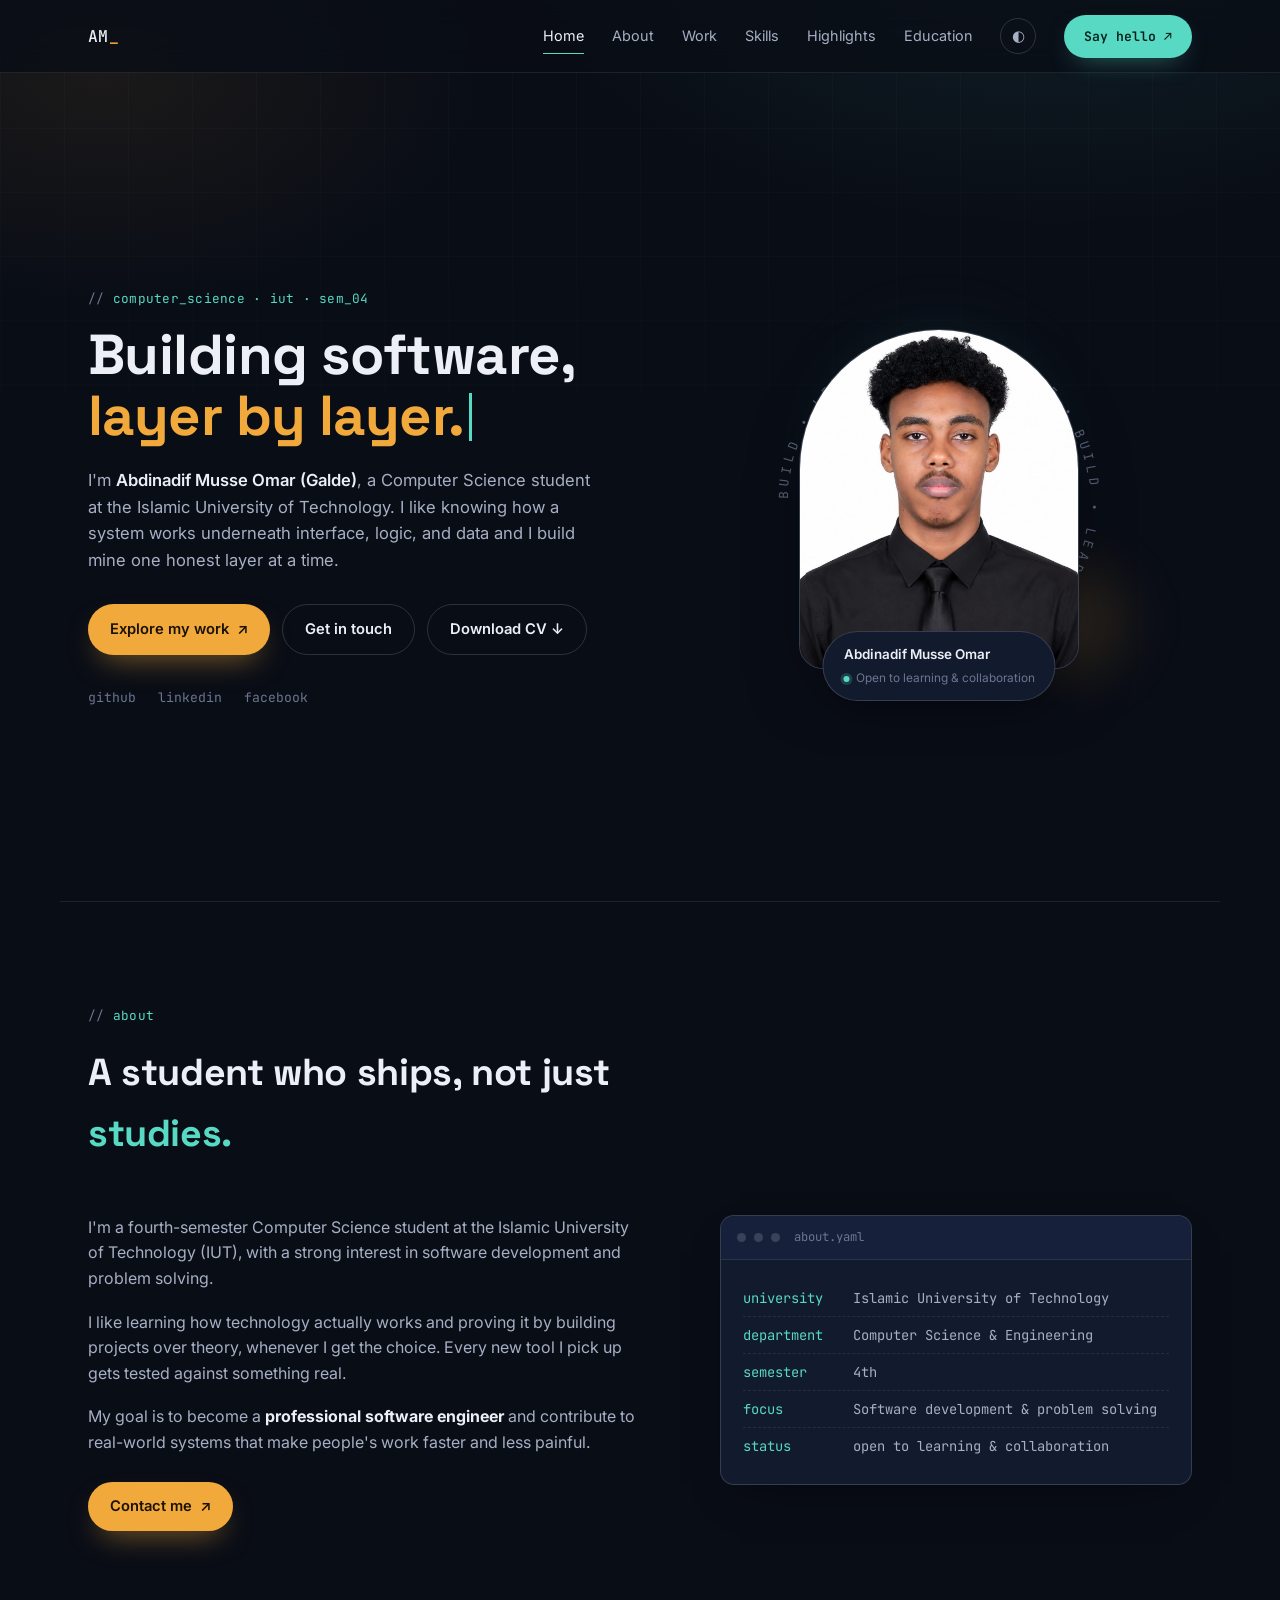
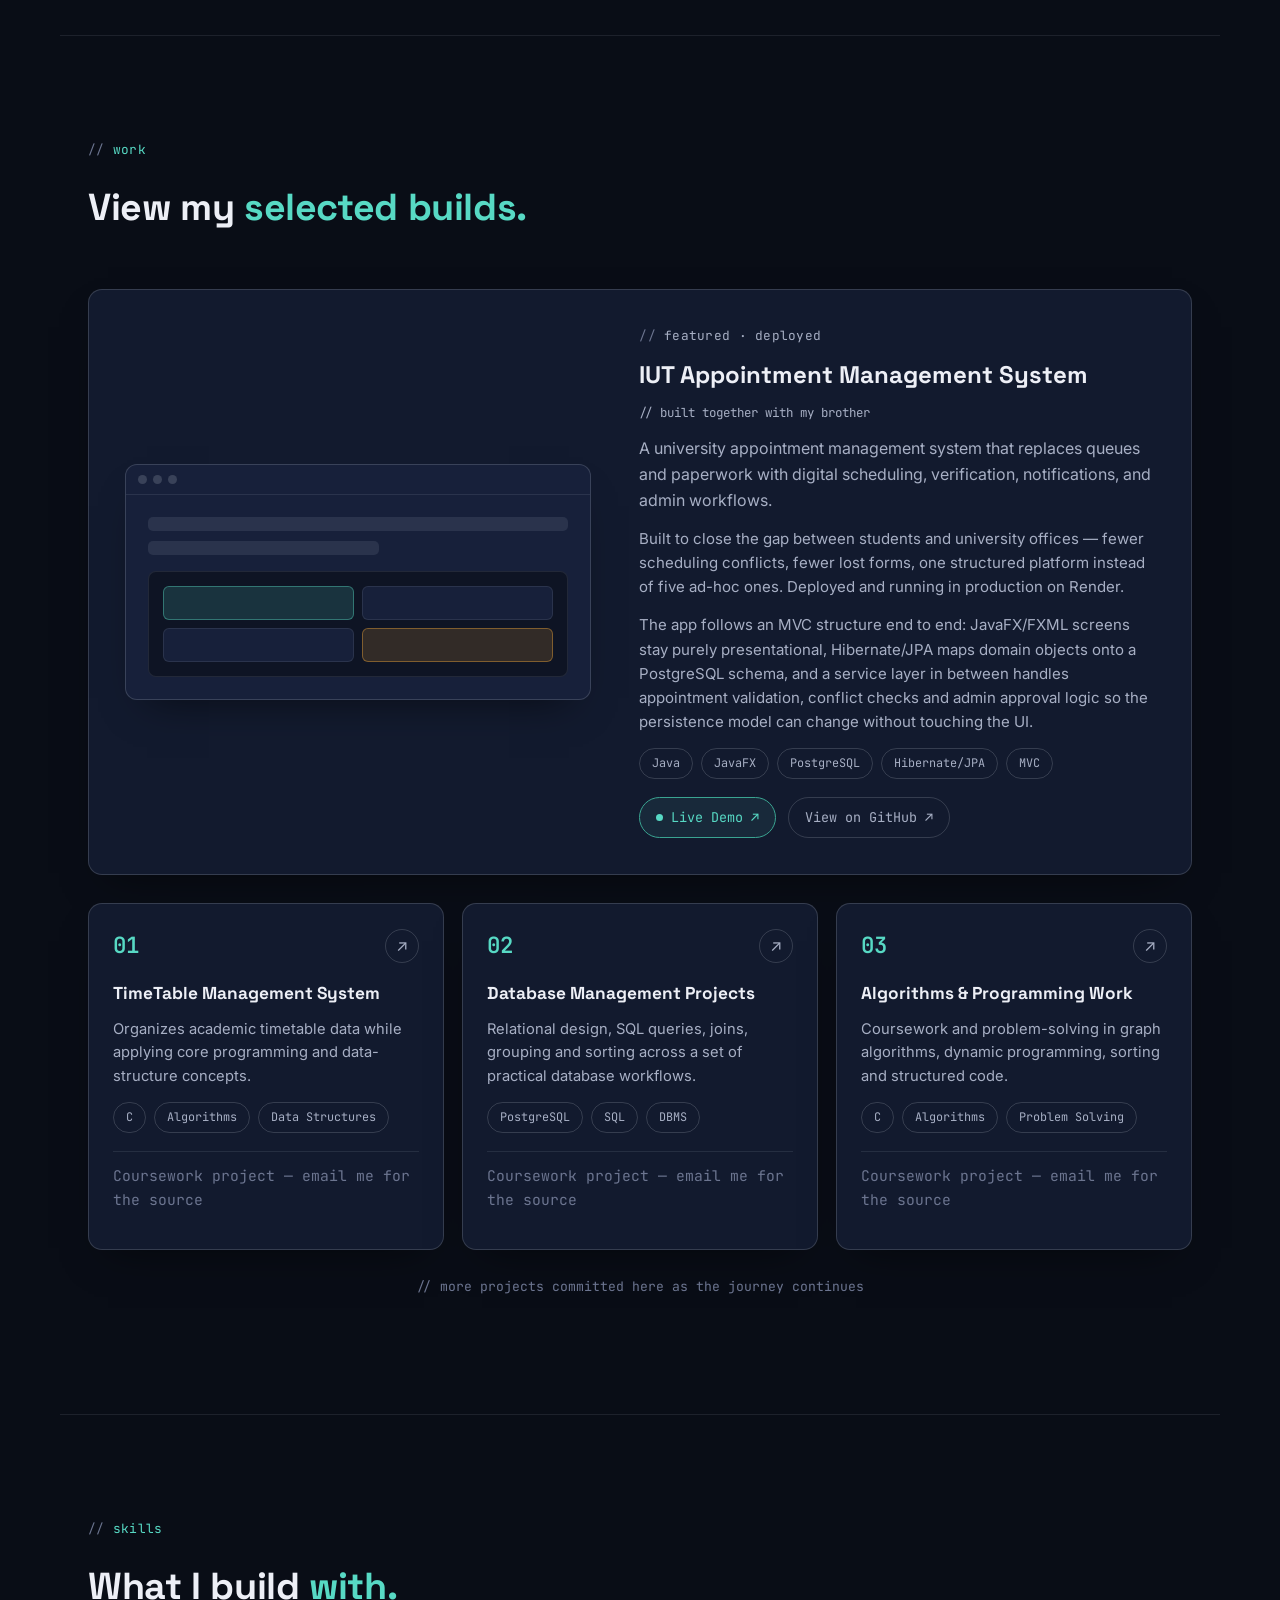
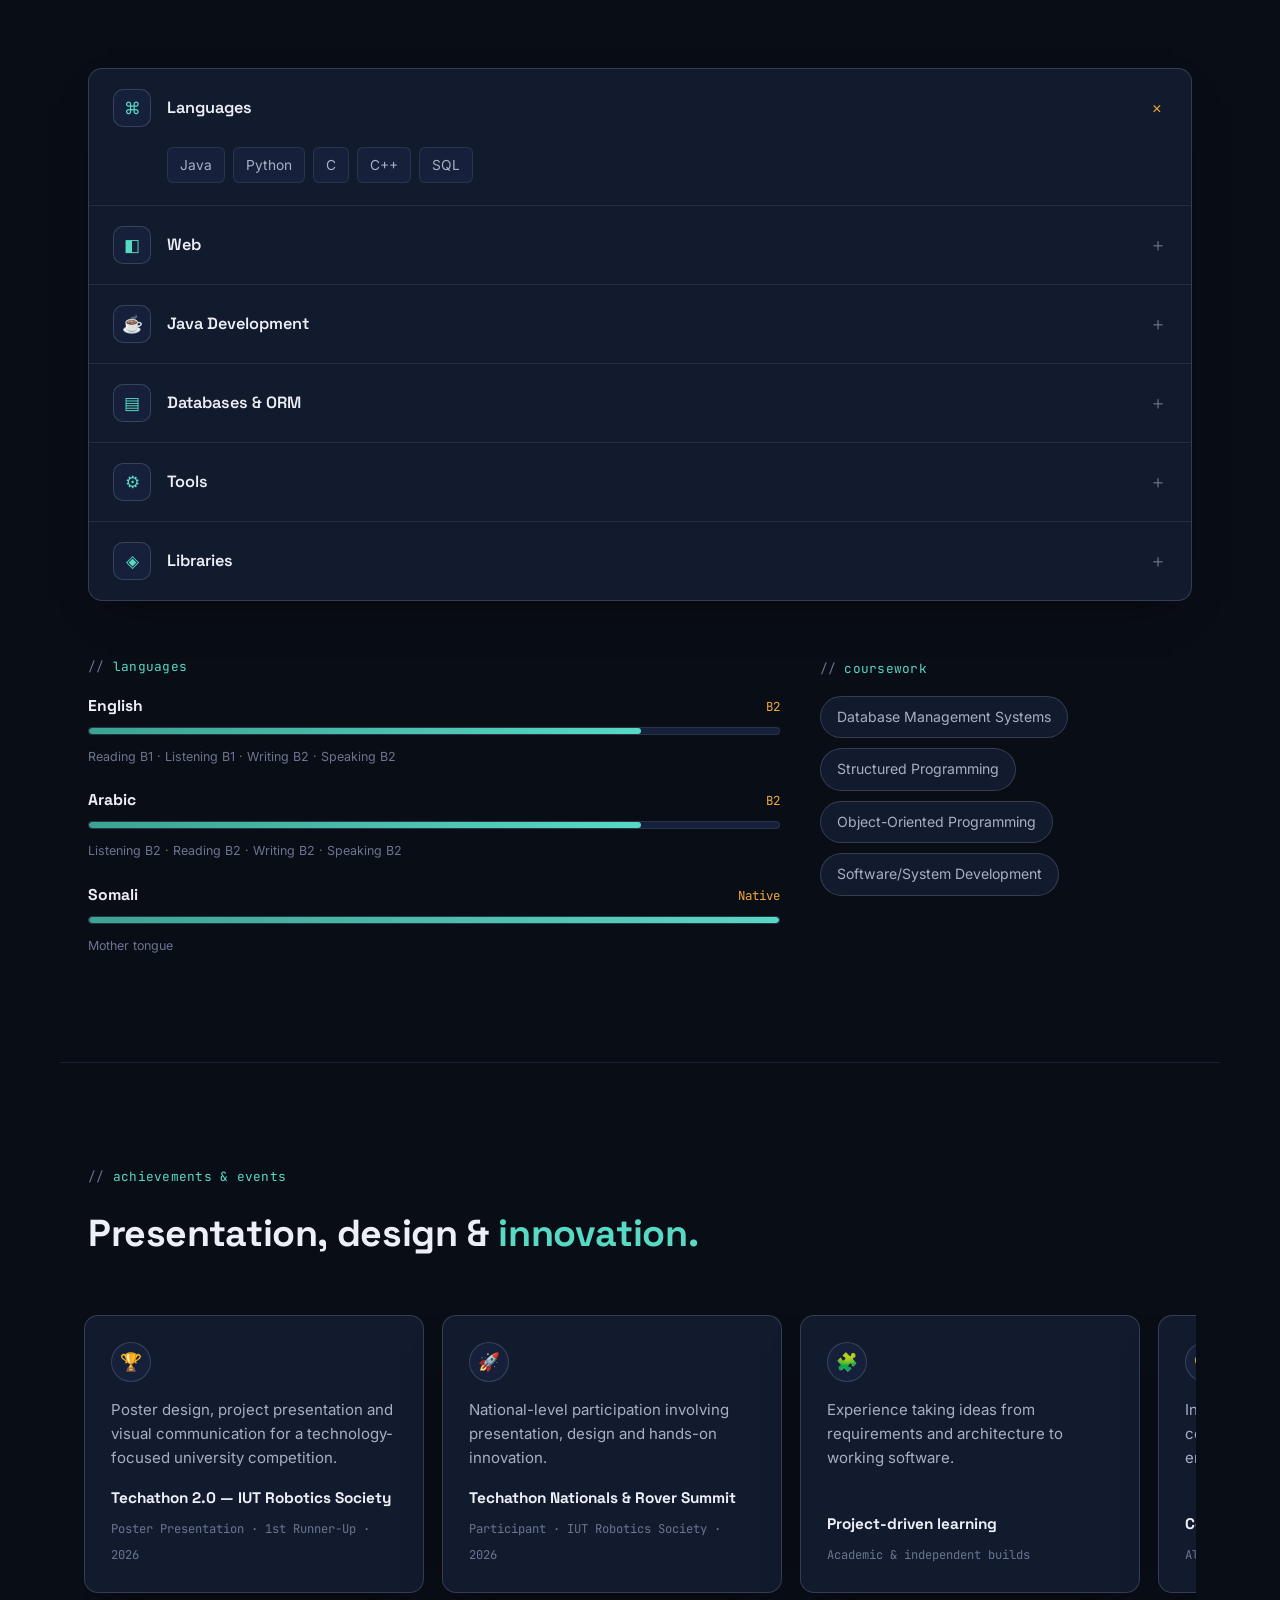
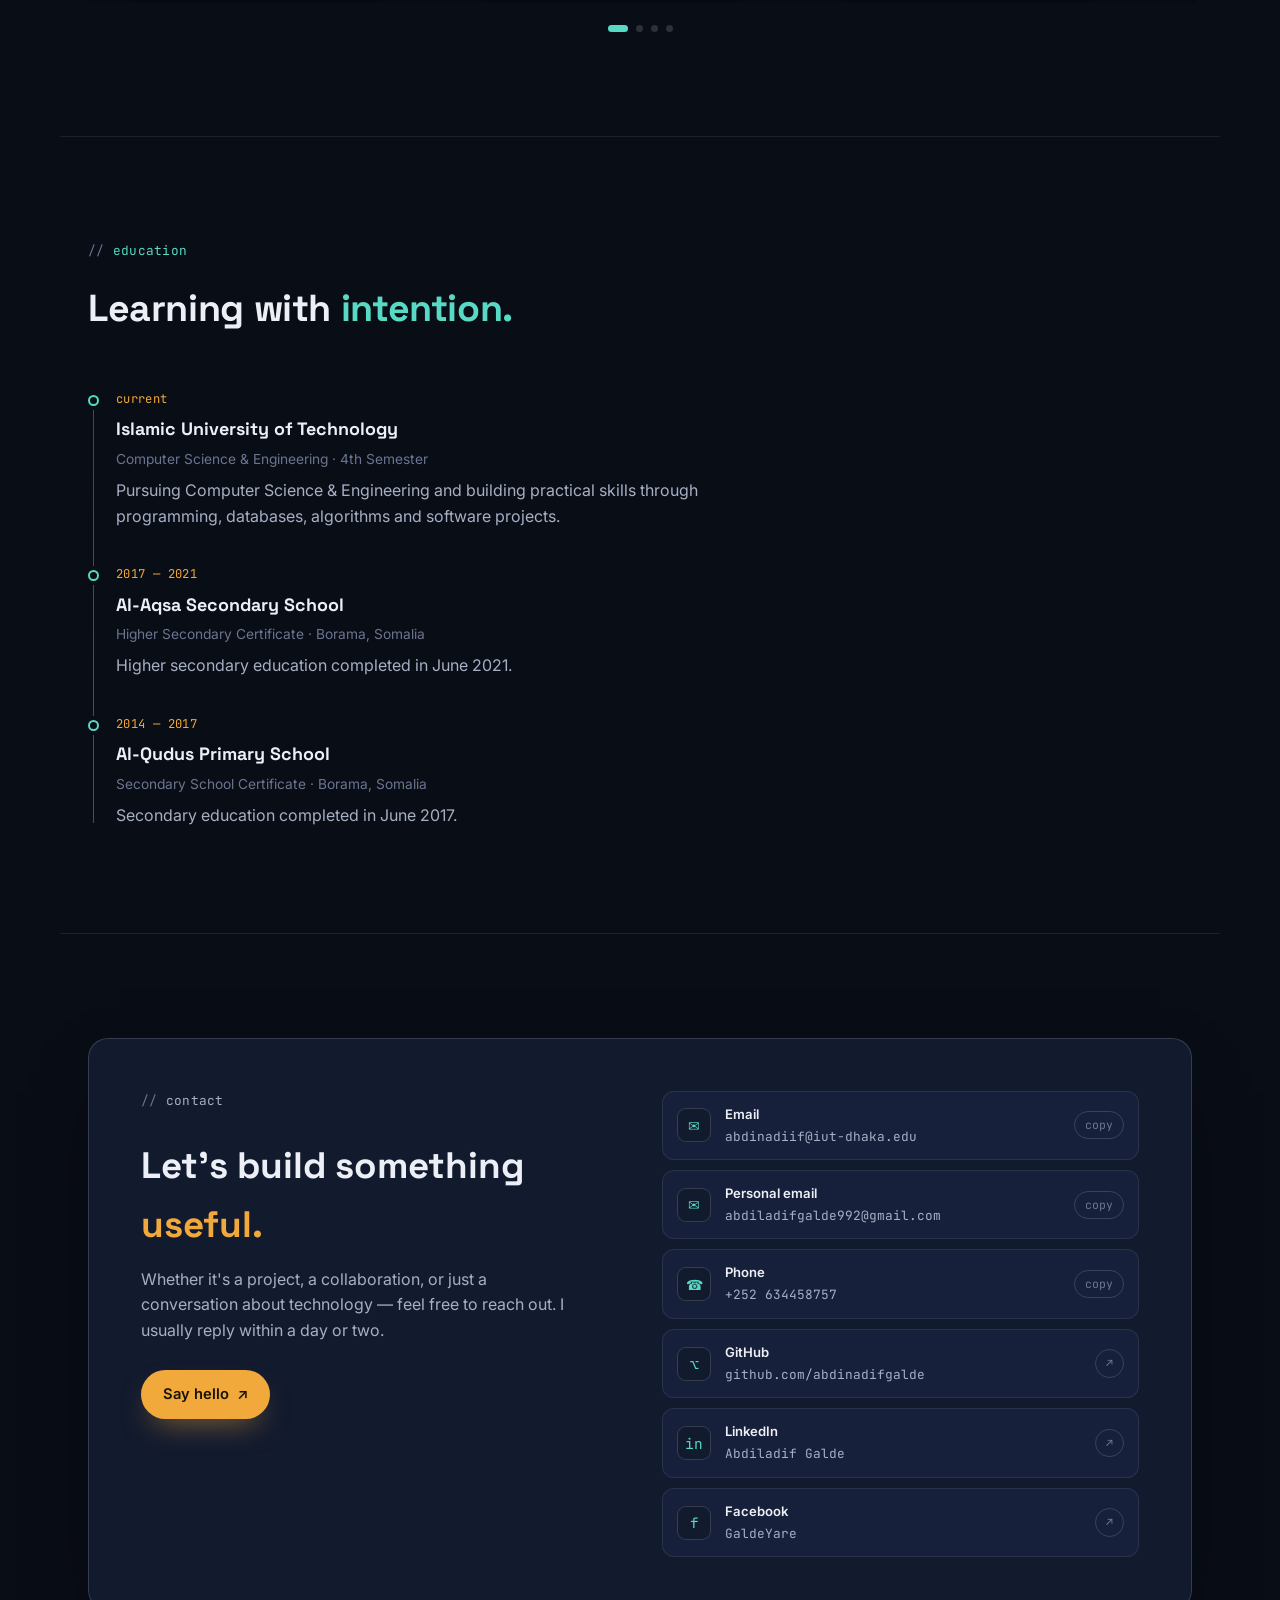
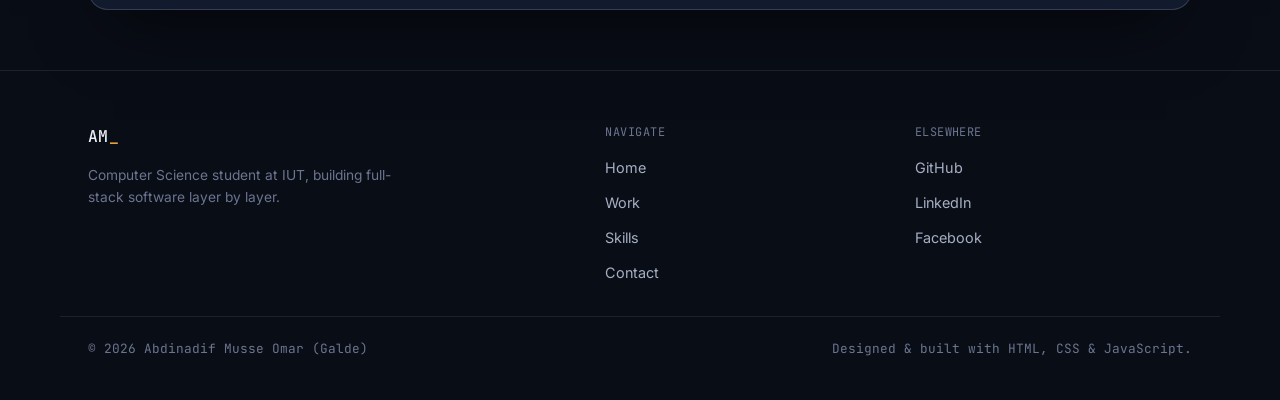
==== commit bcc8239c: "Update index.html" ====
--- a/index.html
+++ b/index.html
@@ -50,8 +50,8 @@
         <h1>Building software, <span id="typedWord">layer by layer.</span></h1>
         <p class="hero-text">
           I'm <strong>Abdinadif Musse Omar (Galde)</strong>, a Computer Science student at the
-          Islamic University of Technology. I like knowing how a system works underneath —
-          interface, logic, and data — and I build mine one honest layer at a time.
+          Islamic University of Technology. I like knowing how a system works underneath
+          interface, logic, and data and I build mine one honest layer at a time.
         </p>
         <div class="hero-actions">
           <a class="btn primary" href="#work">Explore my work <span>↗</span></a>
@@ -101,7 +101,7 @@
             (IUT), with a strong interest in software development and problem solving.
           </p>
           <p>
-            I like learning how technology actually works and proving it by building — projects
+            I like learning how technology actually works and proving it by building  projects
             over theory, whenever I get the choice. Every new tool I pick up gets tested against
             something real.
           </p>
@@ -159,7 +159,7 @@
             The app follows an MVC structure end to end: JavaFX/FXML screens stay purely
             presentational, Hibernate/JPA maps domain objects onto a PostgreSQL schema, and a
             service layer in between handles appointment validation, conflict checks and admin
-            approval logic — so the persistence model can change without touching the UI.
+            approval logic so the persistence model can change without touching the UI.
           </p>
           <div class="tags"><span>Java</span><span>JavaFX</span><span>PostgreSQL</span><span>Hibernate/JPA</span><span>MVC</span></div>
           <div class="project-links">
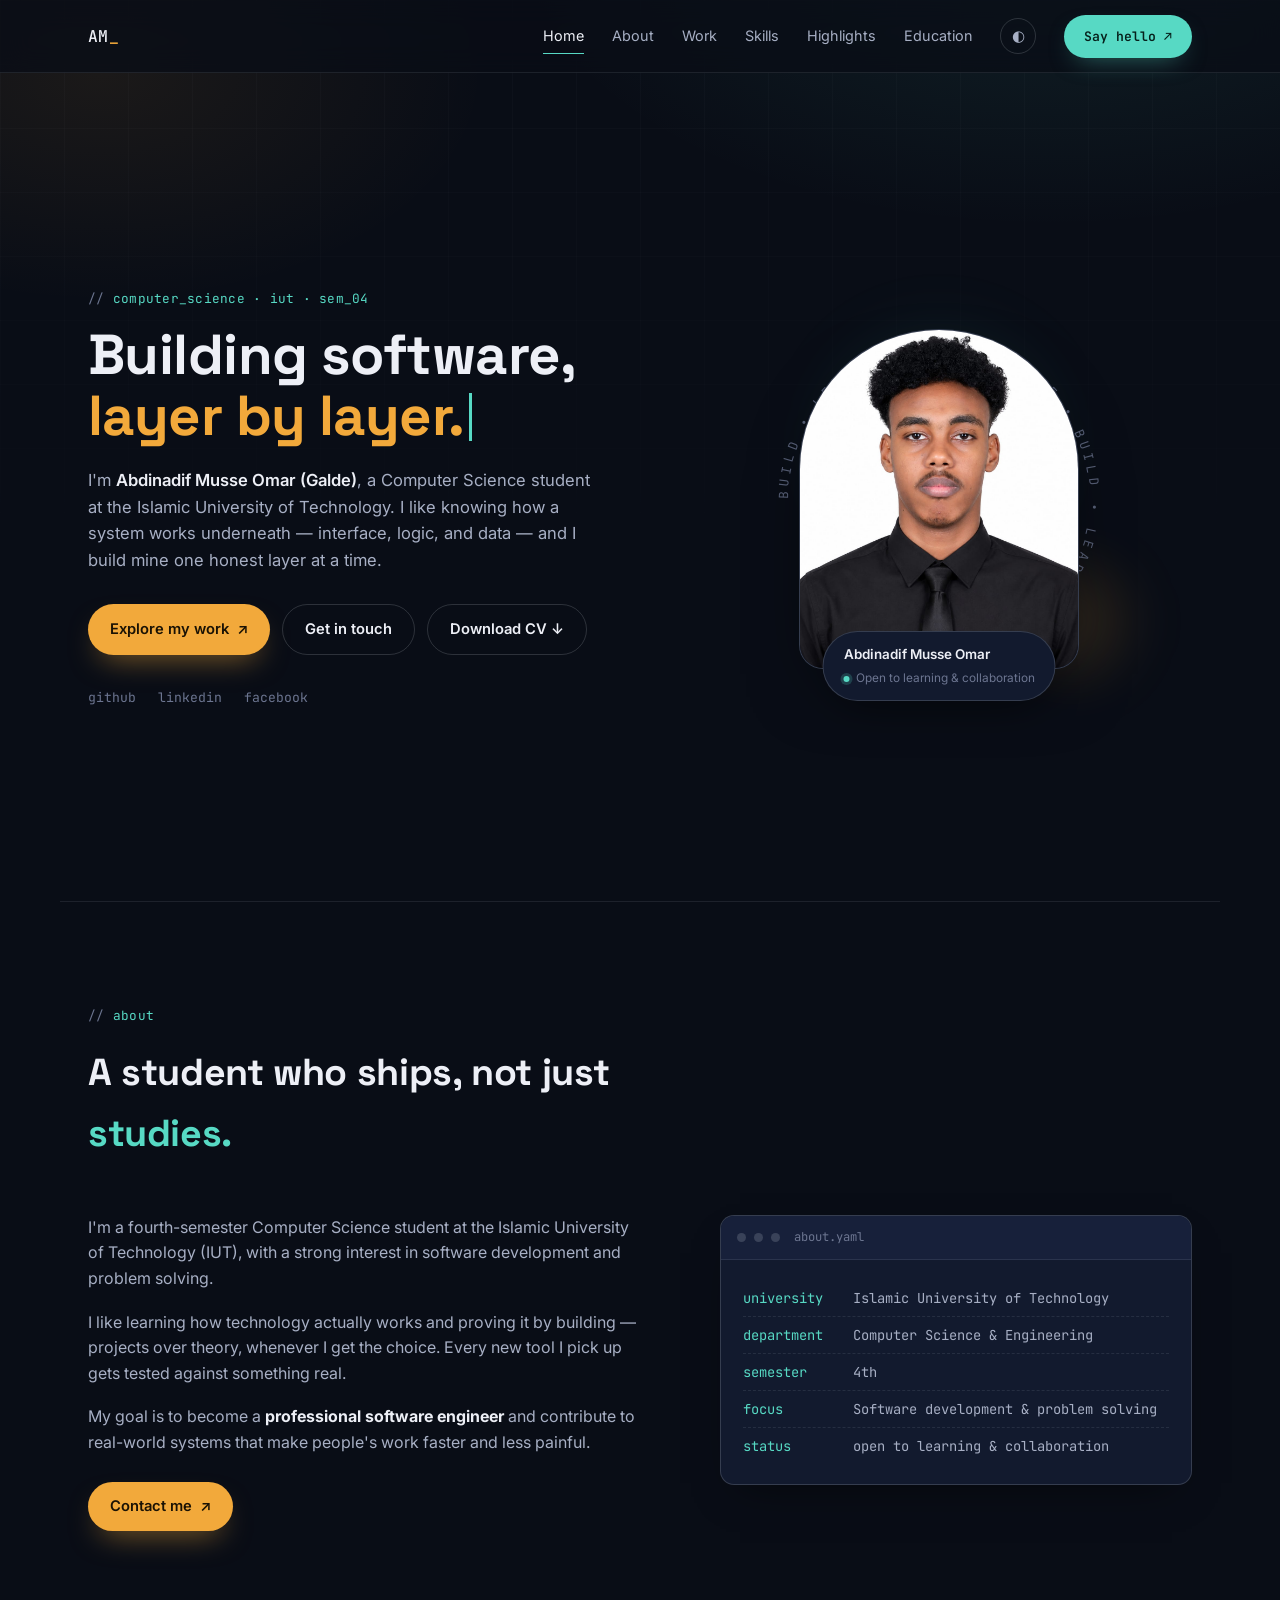
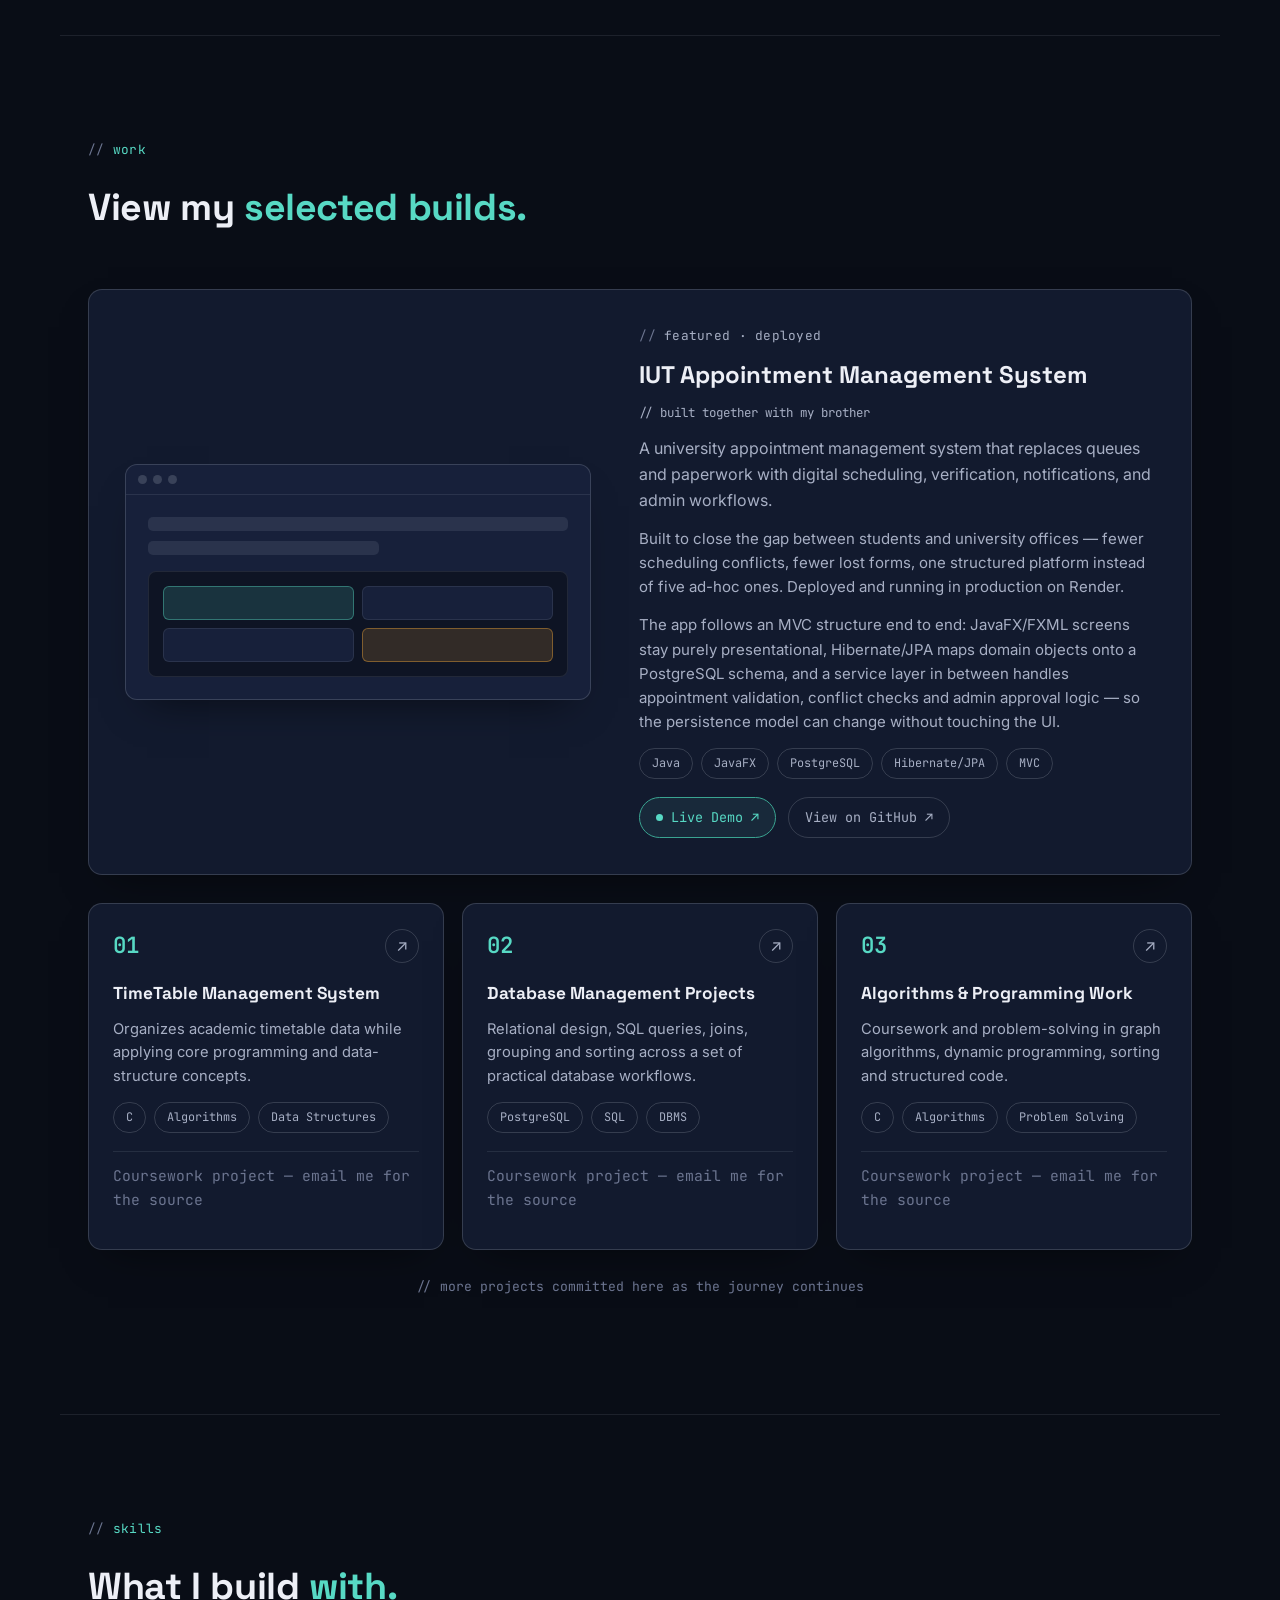
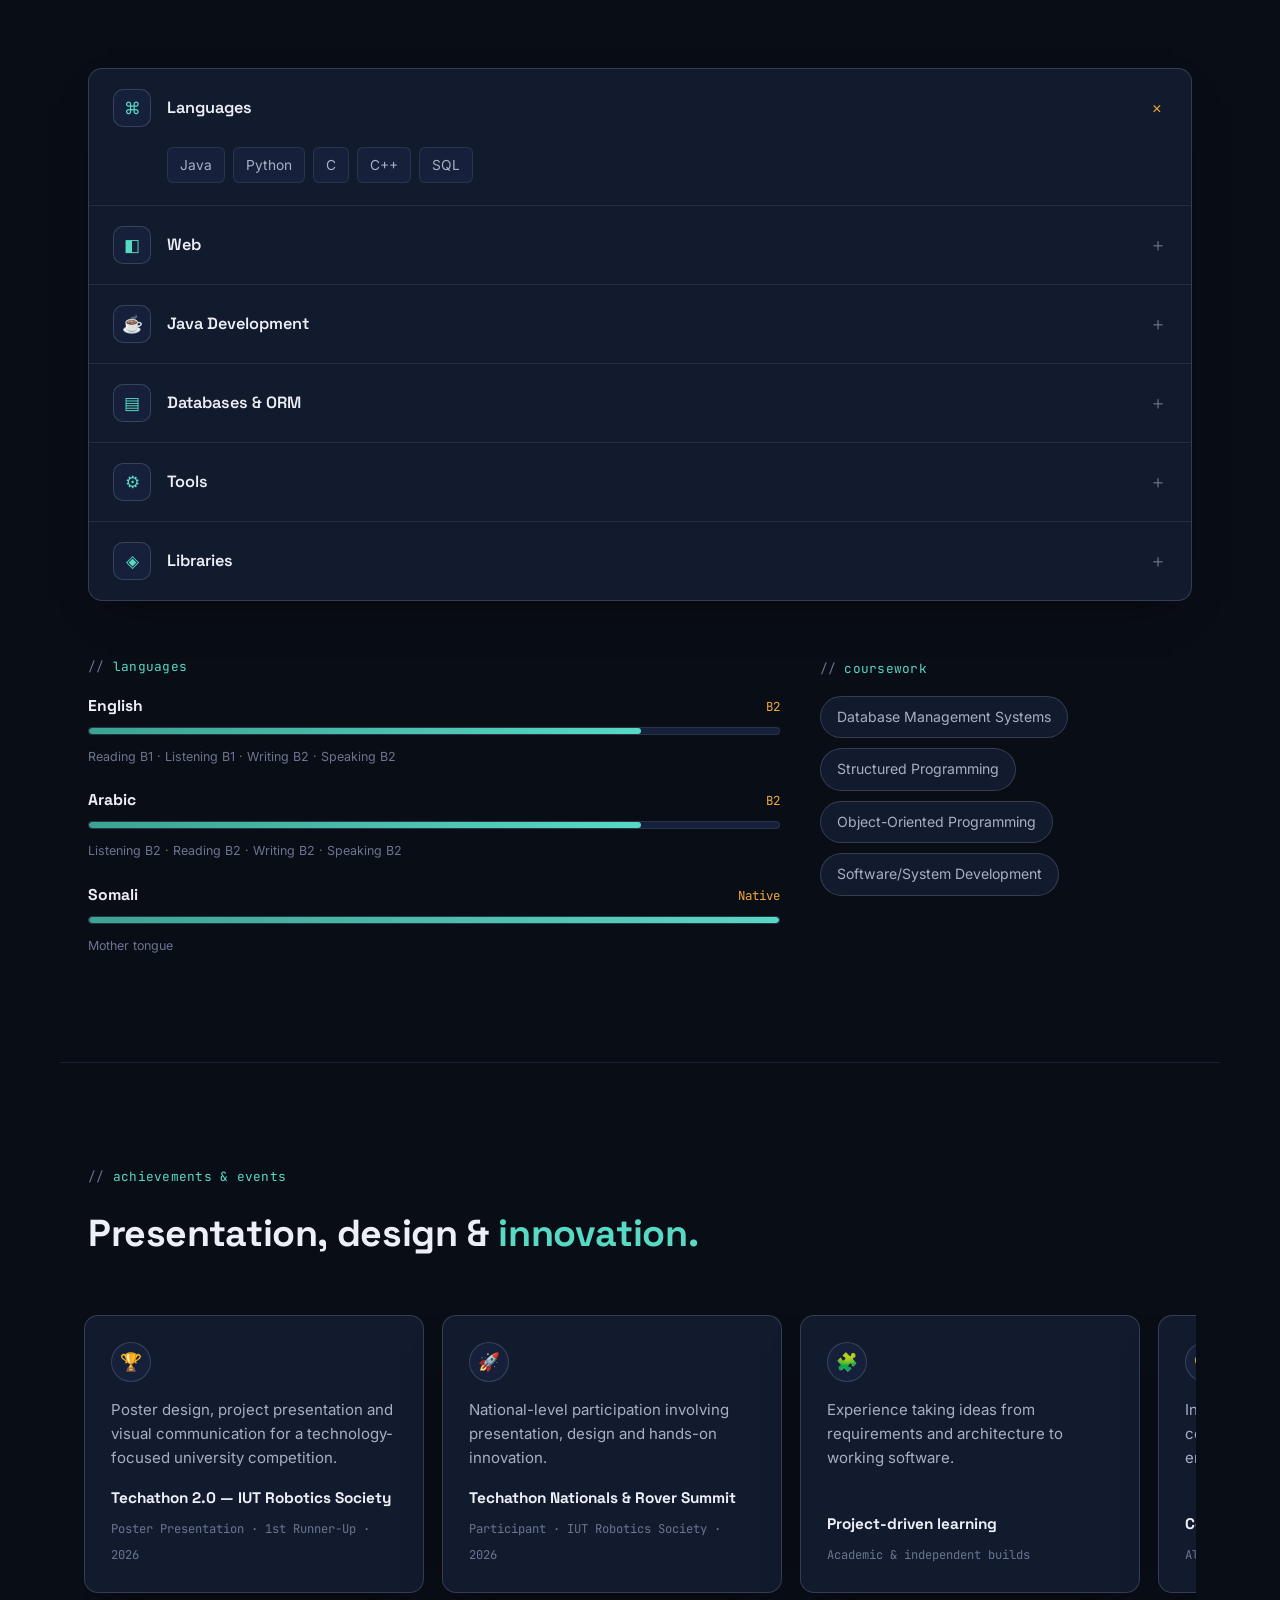
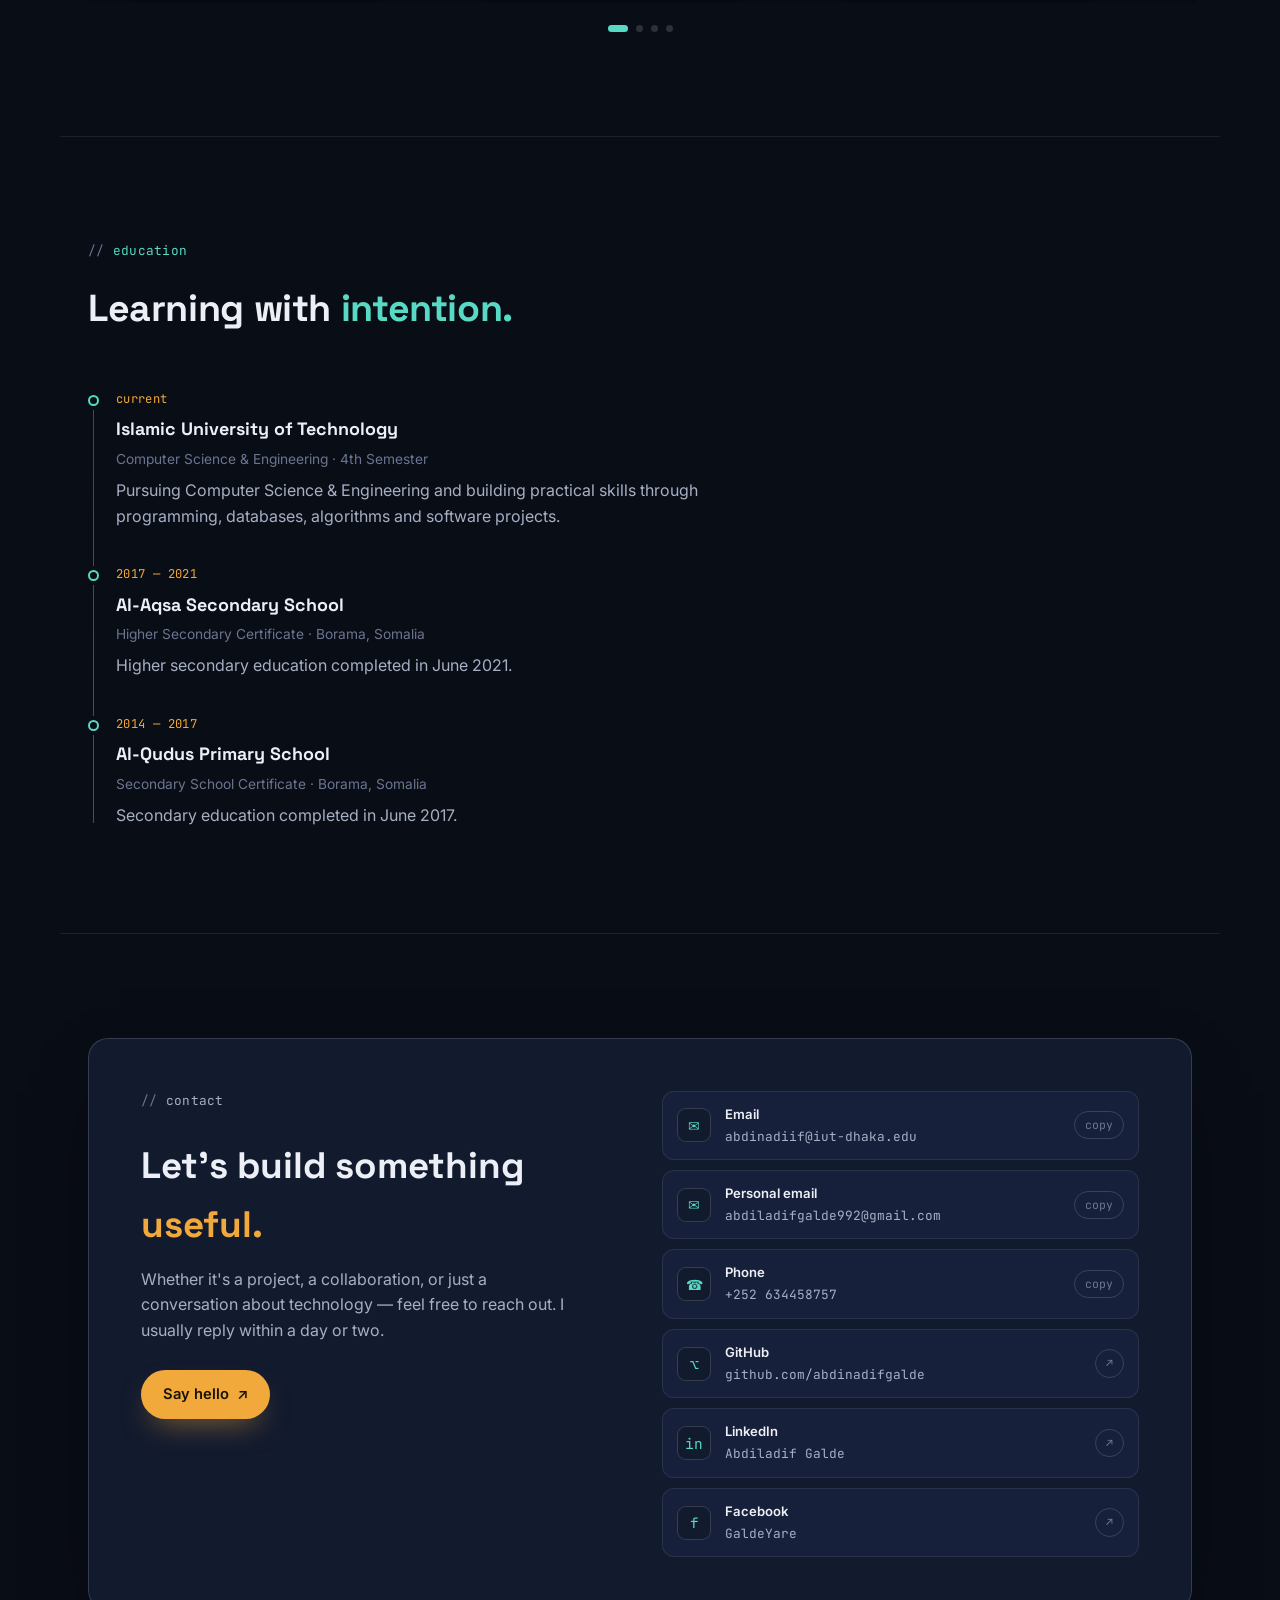
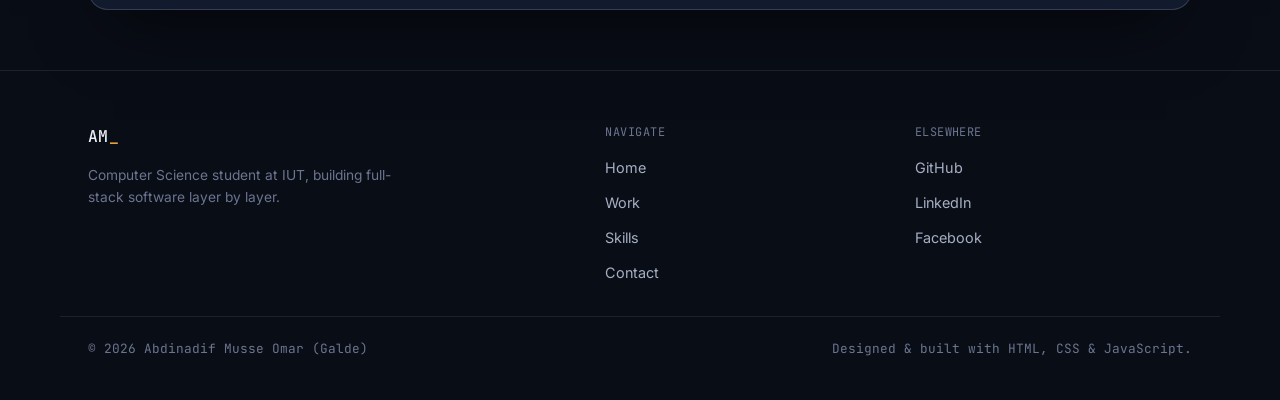
==== commit 92aa723f: "Update index.html" ====
--- a/index.html
+++ b/index.html
@@ -50,8 +50,8 @@
         <h1>Building software, <span id="typedWord">layer by layer.</span></h1>
         <p class="hero-text">
           I'm <strong>Abdinadif Musse Omar (Galde)</strong>, a Computer Science student at the
-          Islamic University of Technology. I like knowing how a system works underneath
-          interface, logic, and data and I build mine one honest layer at a time.
+          Islamic University of Technology. I like knowing how a system works underneath —
+          interface, logic, and data — and I build mine one honest layer at a time.
         </p>
         <div class="hero-actions">
           <a class="btn primary" href="#work">Explore my work <span>↗</span></a>
@@ -101,7 +101,7 @@
             (IUT), with a strong interest in software development and problem solving.
           </p>
           <p>
-            I like learning how technology actually works and proving it by building  projects
+            I like learning how technology actually works and proving it by building — projects
             over theory, whenever I get the choice. Every new tool I pick up gets tested against
             something real.
           </p>
@@ -159,7 +159,7 @@
             The app follows an MVC structure end to end: JavaFX/FXML screens stay purely
             presentational, Hibernate/JPA maps domain objects onto a PostgreSQL schema, and a
             service layer in between handles appointment validation, conflict checks and admin
-            approval logic so the persistence model can change without touching the UI.
+            approval logic — so the persistence model can change without touching the UI.
           </p>
           <div class="tags"><span>Java</span><span>JavaFX</span><span>PostgreSQL</span><span>Hibernate/JPA</span><span>MVC</span></div>
           <div class="project-links">
